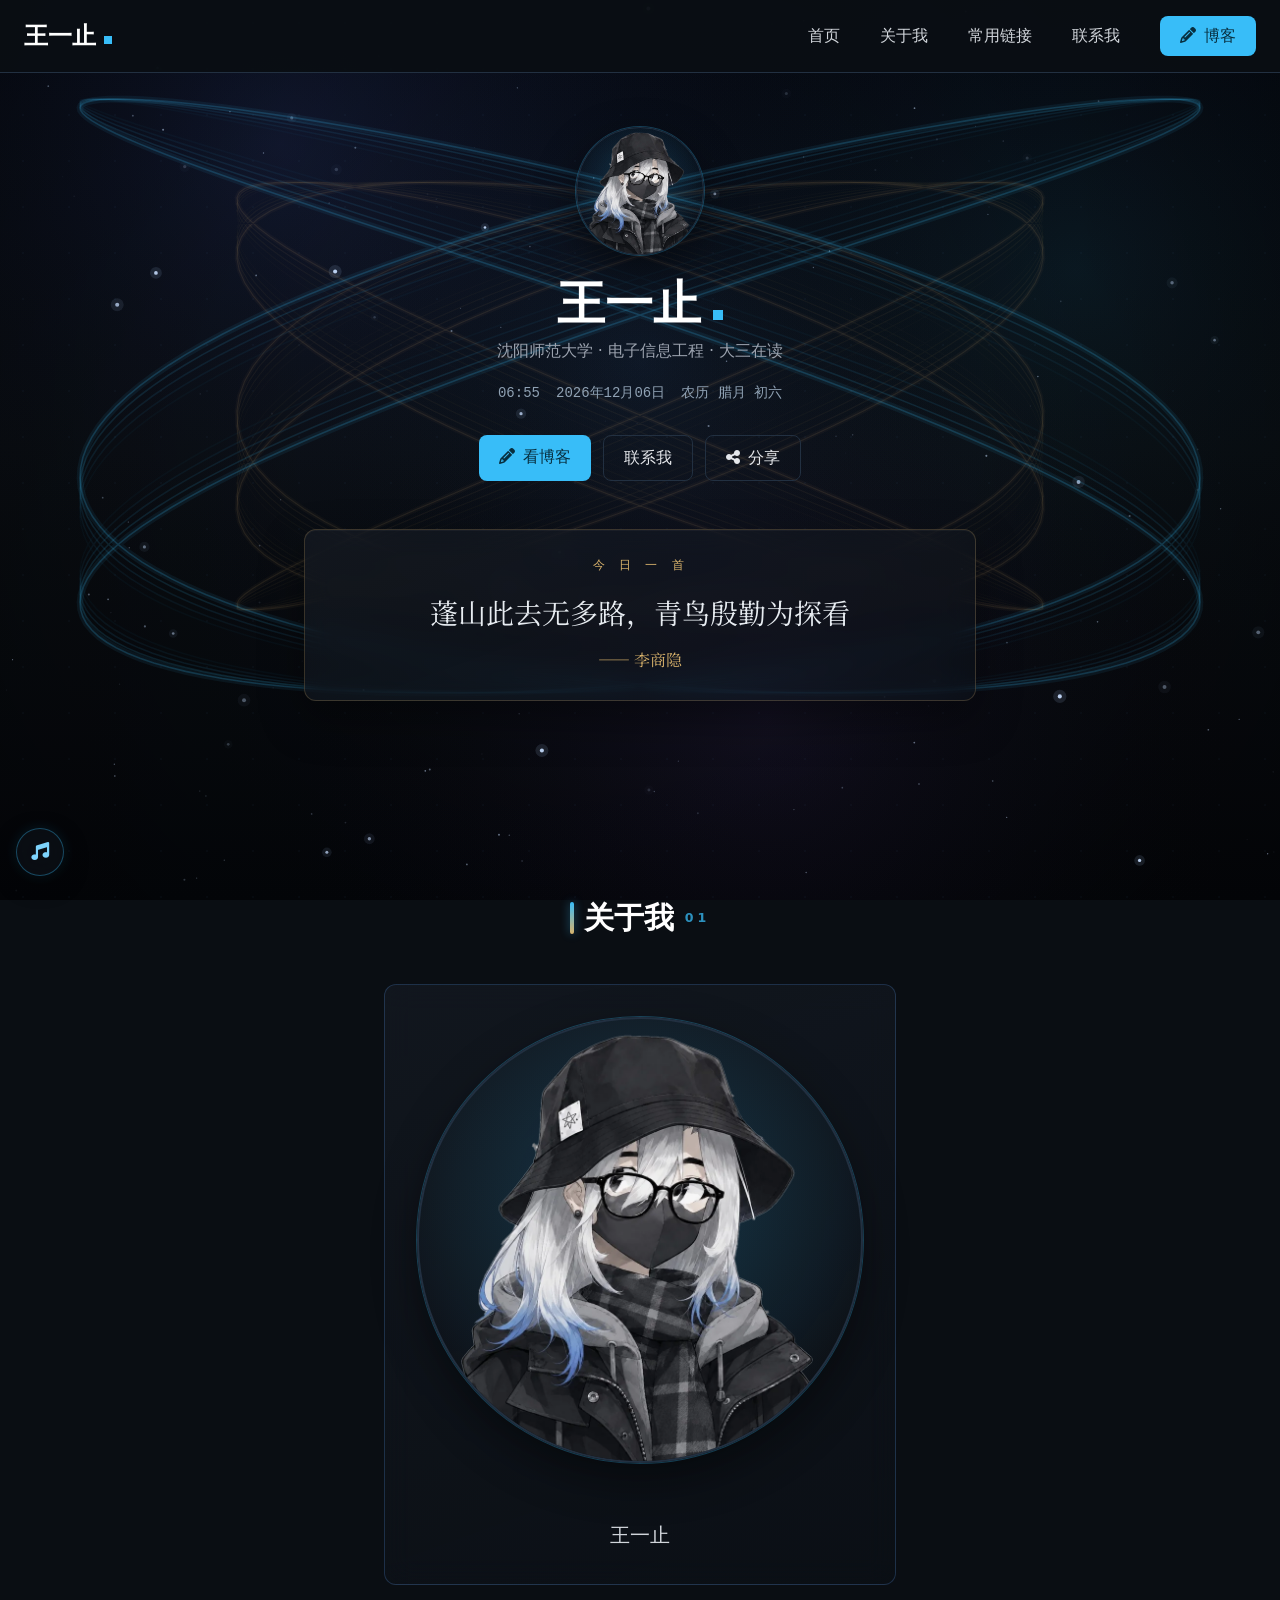
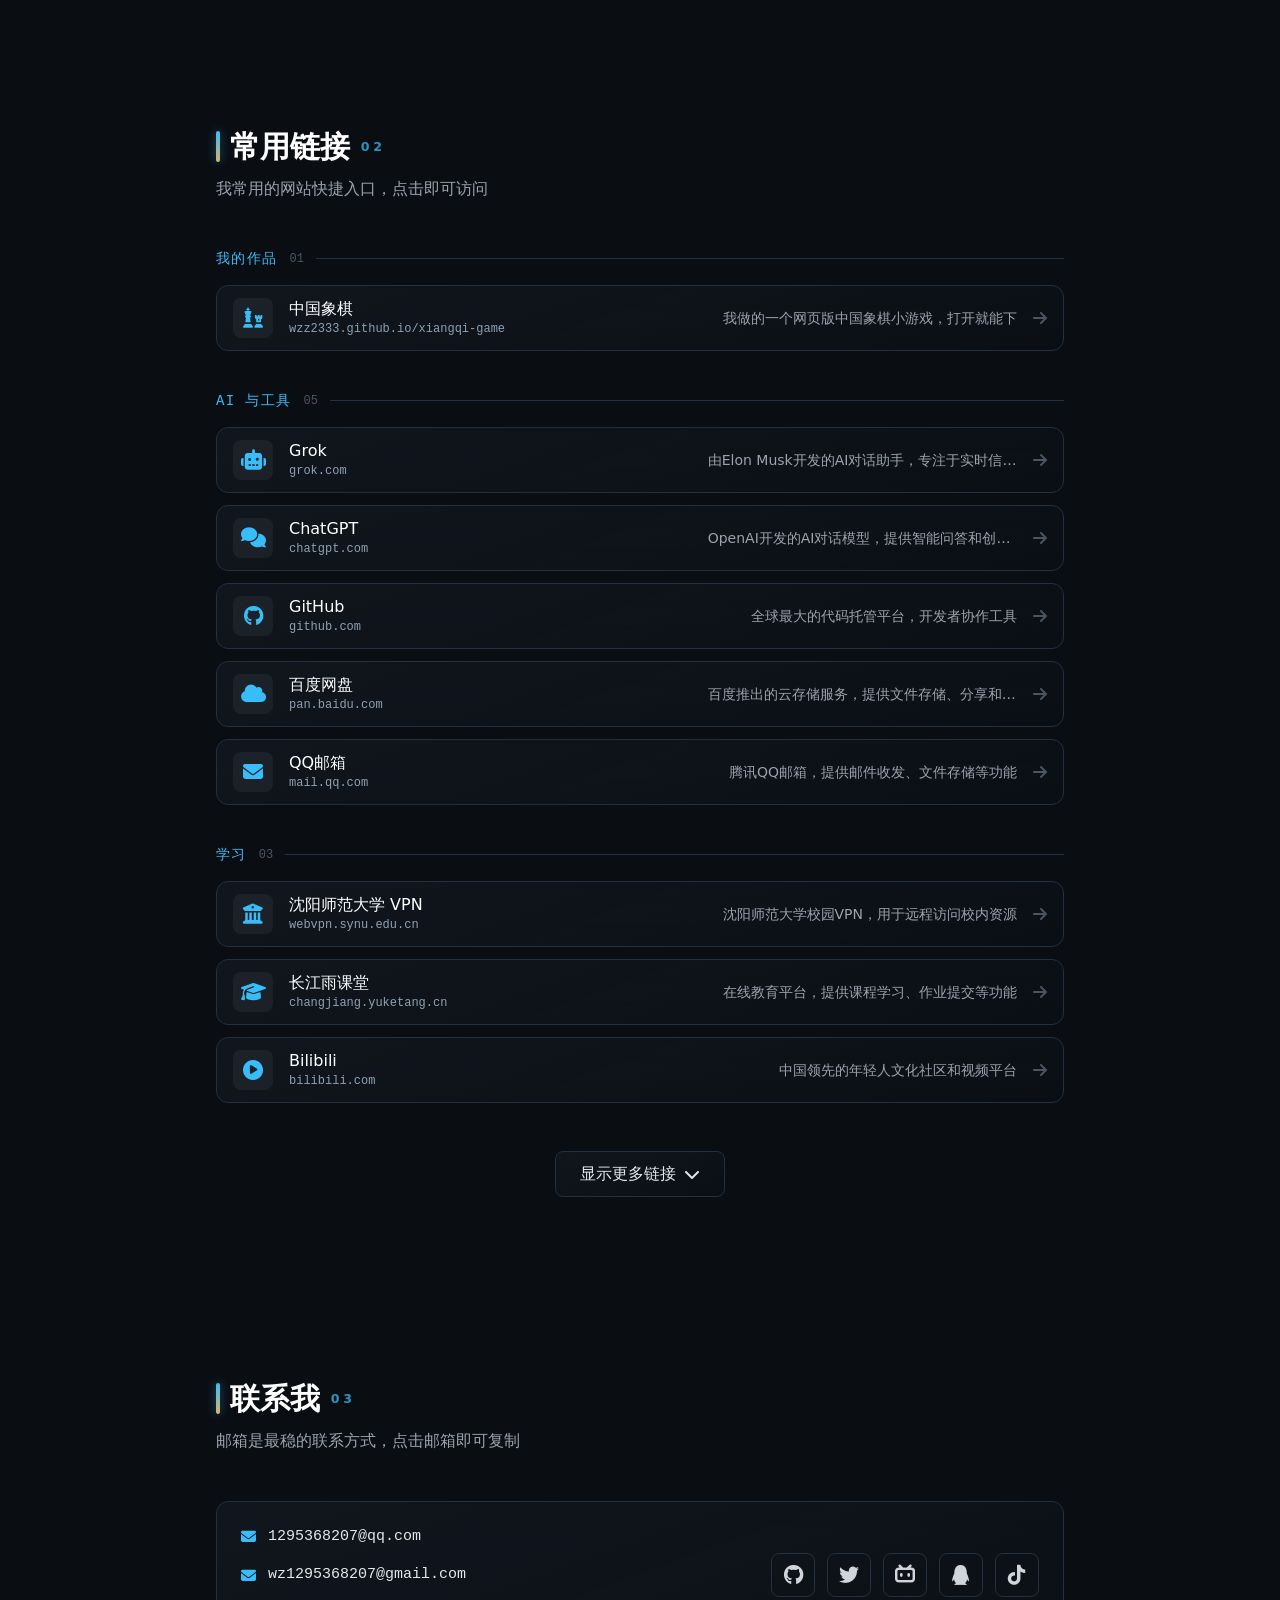
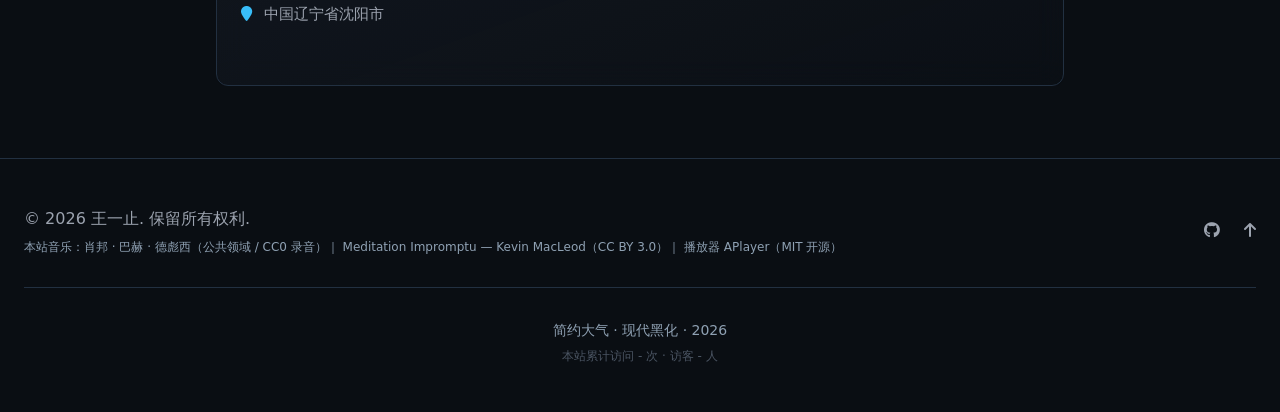
==== index.html @ 8ca557d1 "UI统一：全站玻璃卡+标题装饰+滚动淡入+回到顶部+分享按钮；新博文《这一晚，我的网站搬进了星空里》" ====
<!DOCTYPE html>
<html lang="zh-CN">
<head>
    <meta charset="UTF-8">
    <meta name="description" content="一个基于 GitHub Pages 部署的现代、美观、响应式静态网站">
    <meta name="keywords" content="GitHub Pages, 静态网站, 响应式设计, Tailwind CSS">
    <meta name="viewport" content="width=device-width, initial-scale=1.0">
    <meta name="theme-color" content="#0A0E13">
    <title>王一止 | 个人网站</title>
    <meta property="og:type" content="website">
    <meta property="og:title" content="王一止 | 个人网站">
    <meta property="og:description" content="沈阳师范大学电子信息工程专业大三在读，记录荣誉、博客与日常。">
    <meta property="og:url" content="https://synuwz.online/">
    <meta property="og:image" content="https://synuwz.online/sources/head.webp?v=20261123">
    <meta name="twitter:card" content="summary">
    <link rel="icon" href="favicon.svg" type="image/svg+xml">
    <link rel="stylesheet" href="css/tailwind.css?v=20261114">
    <link rel="stylesheet" href="https://cdnjs.cloudflare.com/ajax/libs/font-awesome/6.4.0/css/all.min.css">
    <link rel="stylesheet" href="https://fonts.googleapis.com/css2?family=Noto+Serif+SC:wght@500;700&display=swap">
    <link rel="stylesheet" href="css/style.css?v=20261123ui">
    <link rel="stylesheet" href="sources/player/APlayer.min.css">
    <link rel="alternate" type="application/rss+xml" title="王一止的博客 RSS" href="feed.xml">
</head>
<body class="dark-space-bg text-gray-100">
    <canvas id="lissajous-bg" aria-hidden="true"></canvas>
    <!-- 导航栏 -->
    <header class="fixed top-0 left-0 right-0 bg-[#0A0E13]/95 z-50 transition-all duration-300 border-b border-[#223041] py-4">
        <div class="container mx-auto px-6 flex justify-between items-center">
            <a href="#" class="text-2xl font-bold text-white">王一止<span class="inline-block w-2 h-2 bg-[#38BDF8] ml-2"></span></a>
            
            <!-- 桌面端导航 -->
            <nav class="hidden md:flex items-center space-x-10">
                <a href="#home" class="text-gray-300 hover:text-white transition-colors duration-300">首页</a>
                <a href="#about" class="text-gray-300 hover:text-white transition-colors duration-300">关于我</a>
                <a href="#social" class="text-gray-300 hover:text-white transition-colors duration-300">常用链接</a>
                <a href="#contact" class="text-gray-300 hover:text-white transition-colors duration-300">联系我</a>
                <a href="blog.html" class="px-5 py-2 bg-[#38BDF8] rounded-lg text-[#082F3F] font-medium hover:bg-[#5ECBF8] transition-colors">
                    <i class="fa fa-pencil mr-2" aria-hidden="true"></i>博客
                </a>
            </nav>
            
            <!-- 移动端菜单按钮 -->
            <button id="mobile-menu-button" class="md:hidden p-2 rounded-full hover:bg-zinc-800 transition-colors">
                <i class="fa fa-bars text-gray-300" aria-hidden="true"></i>
            </button>
        </div>
        
        <!-- 移动端导航菜单 -->
        <div id="mobile-menu" class="md:hidden hidden bg-[#0A0E13] border-b border-[#223041]">
            <div class="container mx-auto px-6 py-4 flex flex-col space-y-4">
                <a href="#home" class="text-gray-300 hover:text-white transition-colors duration-300 py-2">首页</a>
                <a href="#about" class="text-gray-300 hover:text-white transition-colors duration-300 py-2">关于我</a>
                <a href="#social" class="text-gray-300 hover:text-white transition-colors duration-300 py-2">常用链接</a>
                <a href="#contact" class="text-gray-300 hover:text-white transition-colors duration-300 py-2">联系我</a>
                <a href="blog.html" class="py-2 px-4 bg-[#38BDF8] rounded-lg text-[#082F3F] font-medium text-center">
                    <i class="fa fa-pencil mr-2" aria-hidden="true"></i>博客
                </a>
            </div>
        </div>
    </header>

    <!-- Hero 区 -->
    <section id="home" class="min-h-[92vh] flex items-center justify-center relative py-24">
        <div class="container mx-auto px-6 text-center max-w-3xl">
            <img src="./sources/head.webp?v=20261123" alt="个人头像" class="avatar-glow w-32 h-32 rounded-full object-cover mx-auto mb-6 border border-[#223041]">
            <h1 class="text-4xl md:text-5xl font-bold text-white mb-3 leading-tight">王一止<span class="inline-block w-2.5 h-2.5 bg-[#38BDF8] ml-3"></span></h1>
            <p class="text-gray-400 mb-5">沈阳师范大学 · 电子信息工程 · 大三在读</p>
            <!-- 时间显示 -->
            <div id="time-display" class="font-mono text-sm text-gray-500 mb-8 flex flex-wrap justify-center gap-x-4 gap-y-1">
                <span id="time"></span>
                <span id="date"></span>
                <span id="lunar"></span>
            </div>
            <div class="flex flex-wrap justify-center gap-3 mb-12">
                <a href="blog.html" class="px-5 py-2.5 bg-[#38BDF8] rounded-lg text-[#082F3F] font-medium hover:bg-[#5ECBF8] transition-colors">
                    <i class="fa fa-pencil mr-2" aria-hidden="true"></i>看博客
                </a>
                <a href="#contact" class="px-5 py-2.5 border border-[#223041] rounded-lg text-gray-200 hover:border-[#38BDF8]/70 transition-colors">联系我</a>
                <button id="share-btn" type="button" class="px-5 py-2.5 border border-[#223041] rounded-lg text-gray-200 hover:border-[#38BDF8]/70 transition-colors"><i class="fa fa-share-nodes mr-2" aria-hidden="true"></i>分享</button>
            </div>
            <!-- 中国古典诗词随机显示 -->
            <div id="poetry-container" class="max-w-2xl mx-auto cursor-pointer glass-card border border-[#223041] rounded-xl px-6 py-7" title="点按换一首">
                <p class="text-xs font-mono tracking-[0.3em] text-[#D9B36C] mb-4">今 日 一 首</p>
                <div id="poetry-text" class="transition-all duration-500 ease-out poem-serif">
                    <div class="text-2xl md:text-[28px] leading-relaxed text-center mb-3 text-[#E7ECF1]">长风破浪会有时，直挂云帆济沧海</div>
                    <div class="text-base text-center text-[#D9B36C]">—— 李白</div>
                </div>
            </div>

            <script>
                // 中国古典诗词数组
                const poetryList = [
                    { text: "长风破浪会有时，直挂云帆济沧海", author: "李白" },
                    { text: "人生得意须尽欢，莫使金樽空对月", author: "李白" },
                    { text: "天生我材必有用，千金散尽还复来", author: "李白" },
                    { text: "黄河之水天上来，奔流到海不复回", author: "李白" },
                    { text: "两岸猿声啼不住，轻舟已过万重山", author: "李白" },
                    { text: "举头望明月，低头思故乡", author: "李白" },
                    { text: "桃花潭水深千尺，不及汪伦送我情", author: "李白" },
                    { text: "孤帆远影碧空尽，唯见长江天际流", author: "李白" },
                    { text: "床前明月光，疑是地上霜", author: "李白" },
                    { text: "朝辞白帝彩云间，千里江陵一日还", author: "李白" },
                    { text: "白发三千丈，缘愁似个长", author: "李白" },
                    { text: "飞流直下三千尺，疑是银河落九天", author: "李白" },
                    { text: "云想衣裳花想容，春风拂槛露华浓", author: "李白" },
                    { text: "抽刀断水水更流，举杯消愁愁更愁", author: "李白" },
                    { text: "大鹏一日同风起，扶摇直上九万里", author: "李白" },
                    { text: "安得广厦千万间，大庇天下寒士俱欢颜", author: "杜甫" },
                    { text: "会当凌绝顶，一览众山小", author: "杜甫" },
                    { text: "无边落木萧萧下，不尽长江滚滚来", author: "杜甫" },
                    { text: "随风潜入夜，润物细无声", author: "杜甫" },
                    { text: "两个黄鹂鸣翠柳，一行白鹭上青天", author: "杜甫" },
                    { text: "国破山河在，城春草木深", author: "杜甫" },
                    { text: "烽火连三月，家书抵万金", author: "杜甫" },
                    { text: "迟日江山丽，春风花草香", author: "杜甫" },
                    { text: "泥融飞燕子，沙暖睡鸳鸯", author: "杜甫" },
                    { text: "黄四娘家花满蹊，千朵万朵压枝低", author: "杜甫" },
                    { text: "留连戏蝶时时舞，自在娇莺恰恰啼", author: "杜甫" },
                    { text: "白日依山尽，黄河入海流", author: "王之涣" },
                    { text: "欲穷千里目，更上一层楼", author: "王之涣" },
                    { text: "羌笛何须怨杨柳，春风不度玉门关", author: "王之涣" },
                    { text: "春眠不觉晓，处处闻啼鸟", author: "孟浩然" },
                    { text: "夜来风雨声，花落知多少", author: "孟浩然" },
                    { text: "故人具鸡黍，邀我至田家", author: "孟浩然" },
                    { text: "绿树村边合，青山郭外斜", author: "孟浩然" },
                    { text: "野旷天低树，江清月近人", author: "孟浩然" },
                    { text: "独在异乡为异客，每逢佳节倍思亲", author: "王维" },
                    { text: "遥知兄弟登高处，遍插茱萸少一人", author: "王维" },
                    { text: "大漠孤烟直，长河落日圆", author: "王维" },
                    { text: "明月松间照，清泉石上流", author: "王维" },
                    { text: "竹喧归浣女，莲动下渔舟", author: "王维" },
                    { text: "人闲桂花落，夜静春山空", author: "王维" },
                    { text: "月出惊山鸟，时鸣春涧中", author: "王维" },
                    { text: "红豆生南国，春来发几枝", author: "王维" },
                    { text: "愿君多采撷，此物最相思", author: "王维" },
                    { text: "西塞山前白鹭飞，桃花流水鳜鱼肥", author: "张志和" },
                    { text: "青箬笠，绿蓑衣，斜风细雨不须归", author: "张志和" },
                    { text: "千山鸟飞绝，万径人踪灭", author: "柳宗元" },
                    { text: "孤舟蓑笠翁，独钓寒江雪", author: "柳宗元" },
                    { text: "远上寒山石径斜，白云生处有人家", author: "杜牧" },
                    { text: "停车坐爱枫林晚，霜叶红于二月花", author: "杜牧" },
                    { text: "清明时节雨纷纷，路上行人欲断魂", author: "杜牧" },
                    { text: "借问酒家何处有，牧童遥指杏花村", author: "杜牧" },
                    { text: "银烛秋光冷画屏，轻罗小扇扑流萤", author: "杜牧" },
                    { text: "天阶夜色凉如水，卧看牵牛织女星", author: "杜牧" },
                    { text: "商女不知亡国恨，隔江犹唱后庭花", author: "杜牧" },
                    { text: "相见时难别亦难，东风无力百花残", author: "李商隐" },
                    { text: "春蚕到死丝方尽，蜡炬成灰泪始干", author: "李商隐" },
                    { text: "晓镜但愁云鬓改，夜吟应觉月光寒", author: "李商隐" },
                    { text: "蓬山此去无多路，青鸟殷勤为探看", author: "李商隐" },
                    { text: "锦瑟无端五十弦，一弦一柱思华年", author: "李商隐" },
                    { text: "庄生晓梦迷蝴蝶，望帝春心托杜鹃", author: "李商隐" },
                    { text: "沧海月明珠有泪，蓝田日暖玉生烟", author: "李商隐" },
                    { text: "此情可待成追忆，只是当时已惘然", author: "李商隐" },
                    { text: "昨夜星辰昨夜风，画楼西畔桂堂东", author: "李商隐" },
                    { text: "身无彩凤双飞翼，心有灵犀一点通", author: "李商隐" },
                    { text: "春潮带雨晚来急，野渡无人舟自横", author: "韦应物" },
                    { text: "独怜幽草涧边生，上有黄鹂深树鸣", author: "韦应物" },
                    { text: "天街小雨润如酥，草色遥看近却无", author: "韩愈" },
                    { text: "最是一年春好处，绝胜烟柳满皇都", author: "韩愈" },
                    { text: "随风潜入夜，润物细无声", author: "杜甫" },
                    { text: "两个黄鹂鸣翠柳，一行白鹭上青天", author: "杜甫" },
                    { text: "山重水复疑无路，柳暗花明又一村", author: "陆游" },
                    { text: "纸上得来终觉浅，绝知此事要躬行", author: "陆游" },
                    { text: "僵卧孤村不自哀，尚思为国戍轮台", author: "陆游" },
                    { text: "夜阑卧听风吹雨，铁马冰河入梦来", author: "陆游" },
                    { text: "死去元知万事空，但悲不见九州同", author: "陆游" },
                    { text: "王师北定中原日，家祭无忘告乃翁", author: "陆游" },
                    { text: "红酥手，黄縢酒，满城春色宫墙柳", author: "陆游" },
                    { text: "东风恶，欢情薄，一怀愁绪，几年离索", author: "陆游" },
                    { text: "春如旧，人空瘦，泪痕红浥鲛绡透", author: "陆游" },
                    { text: "桃花落，闲池阁，山盟虽在，锦书难托", author: "陆游" },
                    { text: "无可奈何花落去，似曾相识燕归来", author: "晏殊" },
                    { text: "昨夜西风凋碧树，独上高楼，望尽天涯路", author: "晏殊" },
                    { text: "衣带渐宽终不悔，为伊消得人憔悴", author: "柳永" },
                    { text: "众里寻他千百度，蓦然回首，那人却在，灯火阑珊处", author: "辛弃疾" },
                    { text: "醉里挑灯看剑，梦回吹角连营", author: "辛弃疾" },
                    { text: "八百里分麾下炙，五十弦翻塞外声", author: "辛弃疾" },
                    { text: "了却君王天下事，赢得生前身后名", author: "辛弃疾" },
                    { text: "大江东去，浪淘尽，千古风流人物", author: "苏轼" },
                    { text: "故垒西边，人道是，三国周郎赤壁", author: "苏轼" },
                    { text: "乱石穿空，惊涛拍岸，卷起千堆雪", author: "苏轼" },
                    { text: "江山如画，一时多少豪杰", author: "苏轼" },
                    { text: "十年生死两茫茫，不思量，自难忘", author: "苏轼" },
                    { text: "千里孤坟，无处话凄凉", author: "苏轼" },
                    { text: "相顾无言，惟有泪千行", author: "苏轼" },
                    { text: "料得年年肠断处，明月夜，短松冈", author: "苏轼" },
                    { text: "人有悲欢离合，月有阴晴圆缺，此事古难全", author: "苏轼" },
                    { text: "但愿人长久，千里共婵娟", author: "苏轼" },
                    { text: "莫听穿林打叶声，何妨吟啸且徐行", author: "苏轼" },
                    { text: "竹杖芒鞋轻胜马，谁怕？一蓑烟雨任平生", author: "苏轼" },
                    { text: "回首向来萧瑟处，归去，也无风雨也无晴", author: "苏轼" },
                    { text: "拣尽寒枝不肯栖，寂寞沙洲冷", author: "苏轼" }
                ];
                
                let poetryInterval;
                
                // 今日一首：按本地日期定下今天的首发诗，同一天谁打开都是这一首
                function dailyPoetryIndex() {
                    const now = new Date();
                    const dayNum = Math.floor(Date.UTC(now.getFullYear(), now.getMonth(), now.getDate()) / 86400000);
                    return (Math.imul(dayNum, 2654435761) >>> 0) % poetryList.length;
                }
                let currentIndex = dailyPoetryIndex();
                
                function getRandomPoetry() {
                    let newIndex;
                    do {
                        newIndex = Math.floor(Math.random() * poetryList.length);
                    } while (newIndex === currentIndex);
                    currentIndex = newIndex;
                    return poetryList[newIndex];
                }
                
                function updatePoetry() {
                    const poetryElement = document.getElementById('poetry-text');
                    
                    // 淡出动画
                    poetryElement.style.opacity = '0';
                    poetryElement.style.transform = 'translateY(-10px)';
                    
                    setTimeout(() => {
                        const poetry = getRandomPoetry();
                        
                        // 生成诗句（纯色衬线整句呈现，不再逐字渐变）
                        const poemHtml = `<div class="text-2xl md:text-[28px] leading-relaxed text-center mb-3 text-[#E7ECF1]">${poetry.text}</div>`;
                        const authorHtml = `<div class="text-base text-center text-[#D9B36C]">—— ${poetry.author}</div>`;
                        const fullHtml = poemHtml + authorHtml;
                        poetryElement.innerHTML = fullHtml;
                                                
                        // 淡入动画
                        poetryElement.style.opacity = '1';
                        poetryElement.style.transform = 'translateY(0)';
                    }, 400);
                }
                
                function startPoetryCycle() {
                    poetryInterval = setInterval(updatePoetry, 6000);
                }
                
                function stopPoetryCycle() {
                    clearInterval(poetryInterval);
                }
                
                // 初始启动：先立刻渲染今日一首，再开始轮播
                (function renderDailyPoetry() {
                    const poetry = poetryList[currentIndex];
                    document.getElementById('poetry-text').innerHTML = `<div class="text-2xl md:text-[28px] leading-relaxed text-center mb-3 text-[#E7ECF1]">${poetry.text}</div><div class="text-base text-center text-[#D9B36C]">—— ${poetry.author}</div>`;
                })();
                const reduceMotion = window.matchMedia('(prefers-reduced-motion: reduce)').matches;
                if (!reduceMotion) startPoetryCycle();
                
                // 鼠标悬停暂停
                document.getElementById('poetry-container').addEventListener('mouseenter', stopPoetryCycle);
                document.getElementById('poetry-container').addEventListener('mouseleave', function() { if (!reduceMotion) startPoetryCycle(); });
                
                // 点击切换
                document.getElementById('poetry-container').addEventListener('click', updatePoetry);
            </script>
        </div>
    </section>

    <!-- 关于我 / 项目介绍区 -->
    <section id="about" class="reveal py-[72px]">
        <div class="container mx-auto px-6">
            <h2 class="text-3xl font-bold text-center mb-12 text-white sec-title sec-center" data-num="01">关于我</h2>
            
            <!-- 初始状态：居中的主卡片 -->
            <div id="about-initial" class="flex justify-center transition-all duration-700 ease-out">
                <div class="glass-card border border-[#223041] rounded-xl p-8 transition-all duration-700 transform cursor-pointer max-w-lg w-full glass-card" id="main-card" onclick="toggleAboutSection();">
                    <div class="flex flex-col items-center mb-8">
                        <img src="./sources/head.webp?v=20261123" alt="个人头像" class="avatar-glow w-52 h-52 rounded-full object-cover mb-6 border-2 border-[#223041]">
                    </div>
                    <p class="text-xl text-gray-300 text-center leading-relaxed">
                        王一止
                    </p>
                </div>
            </div>
            
            <!-- 点击后状态：主卡片左移 + 子卡片 -->
            <div id="about-expanded" class="flex flex-col md:flex-row gap-8 hidden transition-all duration-700 ease-out">
                <!-- 主卡片 -->
                <div class="glass-card border border-[#223041] rounded-xl p-8 transition-all duration-700 transform cursor-pointer max-w-lg w-full md:w-1/2 glass-card" onclick="toggleAboutSection();">
                    <div class="flex flex-col items-center mb-8">
                        <img src="./sources/head.webp?v=20261123" alt="个人头像" class="avatar-glow w-52 h-52 rounded-full object-cover mb-6 border-2 border-[#223041]">
                    </div>
                    <p class="text-xl text-gray-300 text-center leading-relaxed">
                        王一止
                    </p>
                </div>
                
                <!-- 子卡片容器 -->
                <div class="md:w-1/2 space-y-6">
                    <!-- 子卡片 1 -->
                    <div class="glass-card border border-[#223041] rounded-xl p-8 transition-all duration-300 transform cursor-pointer" onclick="document.getElementById('modal-1').classList.remove('hidden'); document.body.style.overflow = 'hidden';">
                        <h3 class="text-xl font-semibold mb-4 text-white">关于沈阳师范大学</h3>
                        <p class="text-gray-400">点击了解更多关于我的母校</p>
                    </div>
                    
                    <!-- 子卡片 2 -->
                    <div class="glass-card border border-[#223041] rounded-xl p-8 transition-all duration-300 transform cursor-pointer" onclick="document.getElementById('modal-2').classList.remove('hidden'); document.body.style.overflow = 'hidden';">
                        <h3 class="text-xl font-semibold mb-4 text-white">关于辽宁沈阳</h3>
                        <p class="text-gray-400">点击了解更多关于我所在的城市</p>
                    </div>
                    
                    <!-- 子卡片 3 -->
                    <div class="glass-card border border-[#223041] rounded-xl p-8 transition-all duration-300 transform cursor-pointer" onclick="document.getElementById('modal-3').classList.remove('hidden'); document.body.style.overflow = 'hidden';">
                        <h3 class="text-xl font-semibold mb-4 text-white">关于山东宁阳</h3>
                        <p class="text-gray-400">点击了解更多关于我的家乡</p>
                    </div>
                    
                    <!-- 子卡片 4：我的荣誉 -->
                    <div class="glass-card border border-[#223041] rounded-xl p-8 transition-all duration-300 transform cursor-pointer" onclick="openHonorsModal()">
                        <h3 class="text-xl font-semibold mb-4 text-white">我的荣誉</h3>
                        <p class="text-gray-400">点击查看我的荣誉奖项</p>
                    </div>
                </div>
            </div>
        </div>
    </section>
    
    <!-- 模态框 -->
    <div id="modal-1" class="fixed inset-0 bg-black/80 flex items-center justify-center z-50 hidden" onclick="if (event.target === this) { this.classList.add('hidden'); document.body.style.overflow = ''; }">
        <div class="glass-card border border-[#223041] rounded-xl p-8 max-w-4xl w-full mx-4 max-h-[90vh] overflow-y-auto">
            <div class="flex justify-between items-start mb-6">
                <h3 class="text-2xl font-bold text-white">关于沈阳师范大学</h3>
                <button class="close-modal text-gray-400 hover:text-white text-2xl" onclick="this.closest('[id^=modal-]').classList.add('hidden'); document.body.style.overflow = '';">×</button>
            </div>
            <div class="grid grid-cols-1 md:grid-cols-2 gap-8">
                <div>
                    <img loading="lazy" decoding="async" src="./sources/text/SYNU/SYNU.jpg" alt="沈阳师范大学" class="rounded-xl w-full h-auto">
                </div>
                <div class="space-y-4">
                    <p class="text-gray-300">沈阳师范大学是辽宁省人民政府与教育部共建的一所综合性大学，位于辽宁省沈阳市。学校创建于1951年，是一所历史悠久、学科门类齐全的高等学府。</p>
                    <p class="text-gray-300">学校占地面积1890亩，建筑面积80余万平方米，校园环境优美，教学设施先进。学校设有26个二级学院，开设76个本科专业，涵盖教育学、文学、理学、工学、法学、管理学、艺术学等多个学科门类。</p>
                    <p class="text-gray-300">沈阳师范大学注重人才培养质量，拥有一支高水平的师资队伍，其中包括国家级教学名师、长江学者、国家杰出青年科学基金获得者等高层次人才。学校坚持“厚德博学、求真创新”的校训，培养了大批优秀人才，为国家和地方经济社会发展做出了重要贡献。</p>
                </div>
            </div>
        </div>
    </div>
    
    <div id="modal-2" class="fixed inset-0 bg-black/80 flex items-center justify-center z-50 hidden" onclick="if (event.target === this) { this.classList.add('hidden'); document.body.style.overflow = ''; }">
        <div class="glass-card border border-[#223041] rounded-xl p-8 max-w-4xl w-full mx-4 max-h-[90vh] overflow-y-auto">
            <div class="flex justify-between items-start mb-6">
                <h3 class="text-2xl font-bold text-white">关于辽宁沈阳</h3>
                <button class="close-modal text-gray-400 hover:text-white text-2xl" onclick="this.closest('[id^=modal-]').classList.add('hidden'); document.body.style.overflow = '';">×</button>
            </div>
            <div class="grid grid-cols-1 md:grid-cols-2 gap-8">
                <div>
                    <img loading="lazy" decoding="async" src="./sources/text/LiaoNingShenYang/SY.jpeg" alt="辽宁沈阳" class="rounded-xl w-full h-auto">
                </div>
                <div class="space-y-4">
                    <p class="text-gray-300">沈阳是辽宁省省会，是中国东北地区的经济、文化、交通和商贸中心，也是中国重要的工业基地和历史文化名城。沈阳位于辽河平原中部，地势平坦，气候四季分明。</p>
                    <p class="text-gray-300">沈阳历史悠久，有着2300多年的建城史，是清王朝的发祥地，素有“一朝发祥地，两代帝王都”之称。沈阳拥有众多历史文化遗迹，如沈阳故宫、北陵公园、东陵公园等，这些都是中国历史文化的重要组成部分。</p>
                    <p class="text-gray-300">沈阳是中国重要的工业基地，被誉为“共和国装备部”，拥有沈阳机床、沈阳飞机工业集团等一批知名企业。近年来，沈阳积极推进产业转型升级，发展新兴产业，城市面貌发生了巨大变化，成为东北地区最具活力的城市之一。</p>
                </div>
            </div>
        </div>
    </div>
    
    <div id="modal-3" class="fixed inset-0 bg-black/80 flex items-center justify-center z-50 hidden" onclick="if (event.target === this) { this.classList.add('hidden'); document.body.style.overflow = ''; }">
        <div class="glass-card border border-[#223041] rounded-xl p-8 max-w-4xl w-full mx-4 max-h-[90vh] overflow-y-auto">
            <div class="flex justify-between items-start mb-6">
                <h3 class="text-2xl font-bold text-white">关于山东宁阳</h3>
                <button class="close-modal text-gray-400 hover:text-white text-2xl" onclick="this.closest('[id^=modal-]').classList.add('hidden'); document.body.style.overflow = '';">×</button>
            </div>
            <div class="grid grid-cols-1 md:grid-cols-2 gap-8">
                <div>
                    <img loading="lazy" decoding="async" src="./sources/text/NingYang/Ningyang.jpg" alt="山东宁阳" class="rounded-xl w-full h-auto">
                </div>
                <div class="space-y-4">
                    <p class="text-gray-300">宁阳县位于山东省中部，泰安市南部，是泰安市下辖的一个县。宁阳县历史悠久，文化底蕴深厚，是中国古代文明的重要发祥地之一。</p>
                    <p class="text-gray-300">宁阳县地理位置优越，交通便利，京沪铁路、京台高速公路穿境而过。全县总面积1125平方公里，人口约80万。宁阳县是传统的农业大县，盛产小麦、玉米、棉花等农作物，同时也是山东省重要的蔬菜生产基地。</p>
                    <p class="text-gray-300">宁阳县文化资源丰富，拥有大汶口文化遗址、颜子庙等历史文化遗迹。近年来，宁阳县积极发展文化旅游产业，打造了一批具有地方特色的旅游景点，如神童山森林公园、彩山风景区等，吸引了众多游客前来观光旅游。</p>
                </div>
            </div>
        </div>
    </div>

    <!-- 常用链接区 -->
    <section id="social" class="reveal py-[72px]">
        <div class="container mx-auto px-6 max-w-4xl">
            <h2 class="text-3xl font-bold mb-3 text-white sec-title" data-num="02">常用链接</h2>
            <p class="text-gray-400 mb-12">
                我常用的网站快捷入口，点击即可访问
            </p>
                        <h3 class="flex items-center gap-3 mb-4">
                <span class="text-sm font-mono tracking-widest text-[#38BDF8]">我的作品</span>
                <span class="text-xs text-gray-600 font-mono">01</span>
                <span class="flex-1 h-px bg-[#223041]"></span>
            </h3>
            <div class="space-y-3 mb-10">
                <a href="https://wzz2333.github.io/xiangqi-game/" target="_blank" class="flex items-center gap-4 px-4 py-3 glass-card border border-[#223041] rounded-xl hover:border-[#38BDF8]/70 transition-colors group">
                    <span class="w-10 h-10 rounded-lg bg-white/5 flex items-center justify-center flex-shrink-0">
                        <i class="fa fa-chess text-xl text-[#38BDF8]" aria-hidden="true"></i>
                    </span>
                    <span class="flex-1 min-w-0">
                        <span class="block text-white font-medium leading-tight">中国象棋</span>
                        <span class="block text-gray-500 text-xs font-mono mt-0.5 truncate">wzz2333.github.io/xiangqi-game</span>
                    </span>
                    <span class="hidden md:block text-gray-400 text-sm truncate max-w-[38%]">我做的一个网页版中国象棋小游戏，打开就能下</span>
                    <i class="fa fa-arrow-right text-gray-600 group-hover:text-[#38BDF8] transition-colors flex-shrink-0" aria-hidden="true"></i>
                </a>
            </div>
<h3 class="flex items-center gap-3 mb-4">
                <span class="text-sm font-mono tracking-widest text-[#38BDF8]">AI 与工具</span>
                <span class="text-xs text-gray-600 font-mono">05</span>
                <span class="flex-1 h-px bg-[#223041]"></span>
            </h3>
            <div class="space-y-3 mb-10">
                <a href="https://grok.com/" target="_blank" class="flex items-center gap-4 px-4 py-3 glass-card border border-[#223041] rounded-xl hover:border-[#38BDF8]/70 transition-colors group">
                    <span class="w-10 h-10 rounded-lg bg-white/5 flex items-center justify-center flex-shrink-0">
                        <i class="fa fa-robot text-xl text-[#38BDF8]" aria-hidden="true"></i>
                    </span>
                    <span class="flex-1 min-w-0">
                        <span class="block text-white font-medium leading-tight">Grok</span>
                        <span class="block text-gray-500 text-xs font-mono mt-0.5 truncate">grok.com</span>
                    </span>
                    <span class="hidden md:block text-gray-400 text-sm truncate max-w-[38%]">由Elon Musk开发的AI对话助手，专注于实时信息和幽默回答</span>
                    <i class="fa fa-arrow-right text-gray-600 group-hover:text-[#38BDF8] transition-colors flex-shrink-0" aria-hidden="true"></i>
                </a>
                <a href="https://chatgpt.com/" target="_blank" class="flex items-center gap-4 px-4 py-3 glass-card border border-[#223041] rounded-xl hover:border-[#38BDF8]/70 transition-colors group">
                    <span class="w-10 h-10 rounded-lg bg-white/5 flex items-center justify-center flex-shrink-0">
                        <i class="fa fa-comments text-xl text-[#38BDF8]" aria-hidden="true"></i>
                    </span>
                    <span class="flex-1 min-w-0">
                        <span class="block text-white font-medium leading-tight">ChatGPT</span>
                        <span class="block text-gray-500 text-xs font-mono mt-0.5 truncate">chatgpt.com</span>
                    </span>
                    <span class="hidden md:block text-gray-400 text-sm truncate max-w-[38%]">OpenAI开发的AI对话模型，提供智能问答和创意生成服务</span>
                    <i class="fa fa-arrow-right text-gray-600 group-hover:text-[#38BDF8] transition-colors flex-shrink-0" aria-hidden="true"></i>
                </a>
                <a href="https://github.com/dashboard" target="_blank" class="flex items-center gap-4 px-4 py-3 glass-card border border-[#223041] rounded-xl hover:border-[#38BDF8]/70 transition-colors group">
                    <span class="w-10 h-10 rounded-lg bg-white/5 flex items-center justify-center flex-shrink-0">
                        <i class="fab fa-github text-xl text-[#38BDF8]" aria-hidden="true"></i>
                    </span>
                    <span class="flex-1 min-w-0">
                        <span class="block text-white font-medium leading-tight">GitHub</span>
                        <span class="block text-gray-500 text-xs font-mono mt-0.5 truncate">github.com</span>
                    </span>
                    <span class="hidden md:block text-gray-400 text-sm truncate max-w-[38%]">全球最大的代码托管平台，开发者协作工具</span>
                    <i class="fa fa-arrow-right text-gray-600 group-hover:text-[#38BDF8] transition-colors flex-shrink-0" aria-hidden="true"></i>
                </a>
                <a href="https://pan.baidu.com/disk/main?from=homeFlow&login_type=weixin#/index?category=all" target="_blank" class="flex items-center gap-4 px-4 py-3 glass-card border border-[#223041] rounded-xl hover:border-[#38BDF8]/70 transition-colors group">
                    <span class="w-10 h-10 rounded-lg bg-white/5 flex items-center justify-center flex-shrink-0">
                        <i class="fa fa-cloud text-xl text-[#38BDF8]" aria-hidden="true"></i>
                    </span>
                    <span class="flex-1 min-w-0">
                        <span class="block text-white font-medium leading-tight">百度网盘</span>
                        <span class="block text-gray-500 text-xs font-mono mt-0.5 truncate">pan.baidu.com</span>
                    </span>
                    <span class="hidden md:block text-gray-400 text-sm truncate max-w-[38%]">百度推出的云存储服务，提供文件存储、分享和下载功能</span>
                    <i class="fa fa-arrow-right text-gray-600 group-hover:text-[#38BDF8] transition-colors flex-shrink-0" aria-hidden="true"></i>
                </a>
                <a href="https://mail.qq.com/cgi-bin/frame_html?sid=h4h0VJSTZ1LPVht6&r=d89b0dde6405fd3a3b41a959e79b3460" target="_blank" class="flex items-center gap-4 px-4 py-3 glass-card border border-[#223041] rounded-xl hover:border-[#38BDF8]/70 transition-colors group">
                    <span class="w-10 h-10 rounded-lg bg-white/5 flex items-center justify-center flex-shrink-0">
                        <i class="fa fa-envelope text-xl text-[#38BDF8]" aria-hidden="true"></i>
                    </span>
                    <span class="flex-1 min-w-0">
                        <span class="block text-white font-medium leading-tight">QQ邮箱</span>
                        <span class="block text-gray-500 text-xs font-mono mt-0.5 truncate">mail.qq.com</span>
                    </span>
                    <span class="hidden md:block text-gray-400 text-sm truncate max-w-[38%]">腾讯QQ邮箱，提供邮件收发、文件存储等功能</span>
                    <i class="fa fa-arrow-right text-gray-600 group-hover:text-[#38BDF8] transition-colors flex-shrink-0" aria-hidden="true"></i>
                </a>
            </div>
            <h3 class="flex items-center gap-3 mb-4">
                <span class="text-sm font-mono tracking-widest text-[#38BDF8]">学习</span>
                <span class="text-xs text-gray-600 font-mono">03</span>
                <span class="flex-1 h-px bg-[#223041]"></span>
            </h3>
            <div class="space-y-3 mb-10">
                <a href="https://webvpn.synu.edu.cn/users/sign_in" target="_blank" class="flex items-center gap-4 px-4 py-3 glass-card border border-[#223041] rounded-xl hover:border-[#38BDF8]/70 transition-colors group">
                    <span class="w-10 h-10 rounded-lg bg-white/5 flex items-center justify-center flex-shrink-0">
                        <i class="fa fa-university text-xl text-[#38BDF8]" aria-hidden="true"></i>
                    </span>
                    <span class="flex-1 min-w-0">
                        <span class="block text-white font-medium leading-tight">沈阳师范大学 VPN</span>
                        <span class="block text-gray-500 text-xs font-mono mt-0.5 truncate">webvpn.synu.edu.cn</span>
                    </span>
                    <span class="hidden md:block text-gray-400 text-sm truncate max-w-[38%]">沈阳师范大学校园VPN，用于远程访问校内资源</span>
                    <i class="fa fa-arrow-right text-gray-600 group-hover:text-[#38BDF8] transition-colors flex-shrink-0" aria-hidden="true"></i>
                </a>
                <a href="https://changjiang.yuketang.cn/v2/web/index" target="_blank" class="flex items-center gap-4 px-4 py-3 glass-card border border-[#223041] rounded-xl hover:border-[#38BDF8]/70 transition-colors group">
                    <span class="w-10 h-10 rounded-lg bg-white/5 flex items-center justify-center flex-shrink-0">
                        <i class="fa fa-graduation-cap text-xl text-[#38BDF8]" aria-hidden="true"></i>
                    </span>
                    <span class="flex-1 min-w-0">
                        <span class="block text-white font-medium leading-tight">长江雨课堂</span>
                        <span class="block text-gray-500 text-xs font-mono mt-0.5 truncate">changjiang.yuketang.cn</span>
                    </span>
                    <span class="hidden md:block text-gray-400 text-sm truncate max-w-[38%]">在线教育平台，提供课程学习、作业提交等功能</span>
                    <i class="fa fa-arrow-right text-gray-600 group-hover:text-[#38BDF8] transition-colors flex-shrink-0" aria-hidden="true"></i>
                </a>
                <a href="https://bilibili.com" target="_blank" class="flex items-center gap-4 px-4 py-3 glass-card border border-[#223041] rounded-xl hover:border-[#38BDF8]/70 transition-colors group">
                    <span class="w-10 h-10 rounded-lg bg-white/5 flex items-center justify-center flex-shrink-0">
                        <i class="fa fa-play-circle text-xl text-[#38BDF8]" aria-hidden="true"></i>
                    </span>
                    <span class="flex-1 min-w-0">
                        <span class="block text-white font-medium leading-tight">Bilibili</span>
                        <span class="block text-gray-500 text-xs font-mono mt-0.5 truncate">bilibili.com</span>
                    </span>
                    <span class="hidden md:block text-gray-400 text-sm truncate max-w-[38%]">中国领先的年轻人文化社区和视频平台</span>
                    <i class="fa fa-arrow-right text-gray-600 group-hover:text-[#38BDF8] transition-colors flex-shrink-0" aria-hidden="true"></i>
                </a>
            </div>
            <!-- 展开按钮 -->
            <div class="flex justify-center pt-2 pb-10">
                <button id="toggle-more-links" class="px-6 py-2.5 glass-card border border-[#223041] rounded-lg hover:border-[#38BDF8]/70 transition-colors flex items-center gap-2 text-gray-200">
                    <span>显示更多链接</span>
                    <i class="fa fa-chevron-down transition-transform duration-300" id="toggle-icon"></i>
                </button>
            </div>

            <!-- 更多链接 -->
            <div id="more-links" class="hidden">
            <h3 class="flex items-center gap-3 mb-4">
                <span class="text-sm font-mono tracking-widest text-[#38BDF8]">日常</span>
                <span class="text-xs text-gray-600 font-mono">05</span>
                <span class="flex-1 h-px bg-[#223041]"></span>
            </h3>
            <div class="space-y-3">
                <a href="https://www.douyin.com/" target="_blank" class="flex items-center gap-4 px-4 py-3 glass-card border border-[#223041] rounded-xl hover:border-[#38BDF8]/70 transition-colors group">
                    <span class="w-10 h-10 rounded-lg bg-white/5 flex items-center justify-center flex-shrink-0">
                        <i class="fab fa-tiktok text-xl text-white" aria-hidden="true"></i>
                    </span>
                    <span class="flex-1 min-w-0">
                        <span class="block text-white font-medium leading-tight">抖音</span>
                        <span class="block text-gray-500 text-xs font-mono mt-0.5 truncate">douyin.com</span>
                    </span>
                    <span class="hidden md:block text-gray-400 text-sm truncate max-w-[38%]">中国最流行的短视频分享平台</span>
                    <i class="fa fa-arrow-right text-gray-600 group-hover:text-[#38BDF8] transition-colors flex-shrink-0" aria-hidden="true"></i>
                </a>
                <a href="https://www.google.com/intl/zh-cn/earth/index.html" target="_blank" class="flex items-center gap-4 px-4 py-3 glass-card border border-[#223041] rounded-xl hover:border-[#38BDF8]/70 transition-colors group">
                    <span class="w-10 h-10 rounded-lg bg-white/5 flex items-center justify-center flex-shrink-0">
                        <i class="fa fa-globe text-xl text-[#38BDF8]" aria-hidden="true"></i>
                    </span>
                    <span class="flex-1 min-w-0">
                        <span class="block text-white font-medium leading-tight">Google 地球</span>
                        <span class="block text-gray-500 text-xs font-mono mt-0.5 truncate">google.com/earth</span>
                    </span>
                    <span class="hidden md:block text-gray-400 text-sm truncate max-w-[38%]">世界上最详尽的地球仪，通过卫星图像、3D 建筑与地形图像探索全球</span>
                    <i class="fa fa-arrow-right text-gray-600 group-hover:text-[#38BDF8] transition-colors flex-shrink-0" aria-hidden="true"></i>
                </a>
                <a href="https://wallhaven.cc/" target="_blank" class="flex items-center gap-4 px-4 py-3 glass-card border border-[#223041] rounded-xl hover:border-[#38BDF8]/70 transition-colors group">
                    <span class="w-10 h-10 rounded-lg bg-white/5 flex items-center justify-center flex-shrink-0">
                        <i class="fa fa-image text-xl text-[#38BDF8]" aria-hidden="true"></i>
                    </span>
                    <span class="flex-1 min-w-0">
                        <span class="block text-white font-medium leading-tight">Wallhaven</span>
                        <span class="block text-gray-500 text-xs font-mono mt-0.5 truncate">wallhaven.cc</span>
                    </span>
                    <span class="hidden md:block text-gray-400 text-sm truncate max-w-[38%]">高质量壁纸分享网站，拥有大量精美壁纸资源</span>
                    <i class="fa fa-arrow-right text-gray-600 group-hover:text-[#38BDF8] transition-colors flex-shrink-0" aria-hidden="true"></i>
                </a>
                <a href="https://www.gamer520.com/" target="_blank" class="flex items-center gap-4 px-4 py-3 glass-card border border-[#223041] rounded-xl hover:border-[#38BDF8]/70 transition-colors group">
                    <span class="w-10 h-10 rounded-lg bg-white/5 flex items-center justify-center flex-shrink-0">
                        <i class="fa fa-gamepad text-xl text-[#38BDF8]" aria-hidden="true"></i>
                    </span>
                    <span class="flex-1 min-w-0">
                        <span class="block text-white font-medium leading-tight">Gamer520</span>
                        <span class="block text-gray-500 text-xs font-mono mt-0.5 truncate">gamer520.com</span>
                    </span>
                    <span class="hidden md:block text-gray-400 text-sm truncate max-w-[38%]">游戏资讯网站，提供游戏下载、攻略和最新游戏动态</span>
                    <i class="fa fa-arrow-right text-gray-600 group-hover:text-[#38BDF8] transition-colors flex-shrink-0" aria-hidden="true"></i>
                </a>
                <a href="https://www.mcmod.cn/" target="_blank" class="flex items-center gap-4 px-4 py-3 glass-card border border-[#223041] rounded-xl hover:border-[#38BDF8]/70 transition-colors group">
                    <span class="w-10 h-10 rounded-lg bg-white/5 flex items-center justify-center flex-shrink-0">
                        <i class="fa fa-cube text-xl text-[#38BDF8]" aria-hidden="true"></i>
                    </span>
                    <span class="flex-1 min-w-0">
                        <span class="block text-white font-medium leading-tight">MC百科</span>
                        <span class="block text-gray-500 text-xs font-mono mt-0.5 truncate">mcmod.cn</span>
                    </span>
                    <span class="hidden md:block text-gray-400 text-sm truncate max-w-[38%]">最大的Minecraft中文MOD百科，提供游戏模组信息和教程</span>
                    <i class="fa fa-arrow-right text-gray-600 group-hover:text-[#38BDF8] transition-colors flex-shrink-0" aria-hidden="true"></i>
                </a>
            </div>
            </div>
        </div>

    </section>
    
    <script>
        // 展开/收起更多链接
        document.getElementById('toggle-more-links').addEventListener('click', function() {
            const moreLinks = document.getElementById('more-links');
            const toggleIcon = document.getElementById('toggle-icon');
            const toggleText = this.querySelector('span');
            
            if (moreLinks.classList.contains('hidden')) {
                moreLinks.classList.remove('hidden');
                toggleIcon.classList.add('rotate-180');
                toggleText.textContent = '收起更多链接';
            } else {
                moreLinks.classList.add('hidden');
                toggleIcon.classList.remove('rotate-180');
                toggleText.textContent = '显示更多链接';
            }
        });
    </script>

    <!-- 联系方式区 -->
    <section id="contact" class="reveal py-[72px]">
        <div class="container mx-auto px-6 max-w-4xl">
            <h2 class="text-3xl font-bold mb-3 text-white sec-title" data-num="03">联系我</h2>
            <p class="text-gray-400 mb-12">邮箱是最稳的联系方式，点击邮箱即可复制</p>
            <div class="glass-card border border-[#223041] rounded-xl px-6 py-6">
                <div class="flex flex-col md:flex-row md:items-center gap-8">
                    <div class="flex-1 space-y-4">
                        <p class="copy-email flex items-center gap-3 text-gray-200 font-mono text-[15px] cursor-pointer hover:text-[#38BDF8] transition-colors" title="点击复制">
                            <i class="fa fa-envelope text-[#38BDF8]" aria-hidden="true"></i>1295368207@qq.com
                        </p>
                        <p class="copy-email flex items-center gap-3 text-gray-200 font-mono text-[15px] cursor-pointer hover:text-[#38BDF8] transition-colors" title="点击复制">
                            <i class="fa fa-envelope text-[#38BDF8]" aria-hidden="true"></i>wz1295368207@gmail.com
                        </p>
                        <p class="flex items-center gap-3 text-gray-400 text-[15px]">
                            <i class="fa fa-map-marker text-[#38BDF8]" aria-hidden="true"></i>中国辽宁省沈阳市
                        </p>
                    </div>
                    <!-- 社交图标 -->
                    <div class="flex flex-wrap gap-3">
                        <a href="https://github.com/Wzz2333" target="_blank" class="w-11 h-11 border border-[#223041] rounded-lg flex items-center justify-center hover:border-[#38BDF8]/70 transition-colors" aria-label="GitHub">
                            <i class="fab fa-github text-xl text-gray-300" aria-hidden="true"></i>
                        </a>
                        <a href="https://x.com/WangZhe00331794" target="_blank" class="w-11 h-11 border border-[#223041] rounded-lg flex items-center justify-center hover:border-[#38BDF8]/70 transition-colors" aria-label="Twitter/X">
                            <i class="fab fa-twitter text-xl text-gray-300" aria-hidden="true"></i>
                        </a>
                        <a href="https://space.bilibili.com/351313082?spm_id_from=333.1007.0.0" target="_blank" class="w-11 h-11 border border-[#223041] rounded-lg flex items-center justify-center hover:border-[#38BDF8]/70 transition-colors" aria-label="Bilibili">
                            <i class="fab fa-bilibili text-xl text-gray-300" aria-hidden="true"></i>
                        </a>
                        <button
                            class="w-11 h-11 border border-[#223041] rounded-lg flex items-center justify-center hover:border-[#38BDF8]/70 transition-colors"
                            onclick="openModal('qq-modal')"
                            aria-label="扫码关注我的QQ"
                        >
                            <i class="fab fa-qq text-xl text-gray-300" aria-hidden="true"></i>
                        </button>
                        <button
                            class="w-11 h-11 border border-[#223041] rounded-lg flex items-center justify-center hover:border-[#38BDF8]/70 transition-colors"
                            onclick="openModal('tiktok-modal')"
                            aria-label="扫码关注我的抖音"
                        >
                            <i class="fab fa-tiktok text-xl text-gray-300" aria-hidden="true"></i>
                        </button>
                    </div>
                </div>
                <p id="copy-tip" class="text-xs text-gray-600 font-mono mt-5 h-4"></p>
            </div>
        </div>

    </section>

    <script>
        // 点击邮箱复制到剪贴板
        document.querySelectorAll('.copy-email').forEach(function(el) {
            el.addEventListener('click', function() {
                const tip = document.getElementById('copy-tip');
                const addr = el.textContent.trim();
                if (navigator.clipboard) {
                    navigator.clipboard.writeText(addr).then(function() {
                        if (tip) tip.textContent = '已复制：' + addr;
                    });
                }
            });
        });
    </script>

    <!-- Footer -->
    <footer class="py-12 bg-[#0A0E13] border-t border-[#223041]">
        <div class="container mx-auto px-6">
            <div class="flex flex-col md:flex-row justify-between items-center">
                <div class="mb-6 md:mb-0">
                    <p class="text-gray-400">© 2026 王一止. 保留所有权利.</p>
                    <p class="text-gray-500 text-xs mt-2">本站音乐：肖邦 · 巴赫 · 德彪西（公共领域 / CC0 录音）｜ Meditation Impromptu — Kevin MacLeod（CC BY 3.0）｜ 播放器 APlayer（MIT 开源）</p>
                </div>
                <div class="flex space-x-6">
                    <a href="https://github.com/Wzz2333" target="_blank" class="text-gray-400 hover:text-[#38BDF8] transition-colors">
                        <i class="fab fa-github" aria-hidden="true"></i>
                    </a>
                    <a href="#home" class="text-gray-400 hover:text-[#38BDF8] transition-colors">
                        <i class="fa fa-arrow-up" aria-hidden="true"></i>
                    </a>
                </div>
            </div>
            <div class="w-full h-px bg-[#223041] mt-8"></div>
            <div class="text-center mt-8">
                <p class="text-gray-500 text-sm">简约大气 · 现代黑化 · 2026</p>
                <p class="text-gray-600 text-xs mt-2">本站累计访问 <span id="busuanzi_value_site_pv">-</span> 次 · 访客 <span id="busuanzi_value_site_uv">-</span> 人</p>
            </div>
        </div>
    </footer>

    <script src="js/main.js"></script>
    <script>
        function toggleAboutSection() {
            const initial = document.getElementById('about-initial');
            const expanded = document.getElementById('about-expanded');
            
            if (initial && expanded) {
                // 检查当前状态
                if (expanded.classList.contains('hidden')) {
                    // 从初始状态切换到展开状态
                    initial.style.opacity = '0';
                    initial.style.transform = 'scale(0.9)';
                    
                    setTimeout(() => {
                        initial.classList.add('hidden');
                        expanded.classList.remove('hidden');
                        expanded.style.opacity = '0';
                        expanded.style.transform = 'translateY(20px)';
                        
                        setTimeout(() => {
                            expanded.style.opacity = '1';
                            expanded.style.transform = 'translateY(0)';
                        }, 50);
                    }, 300);
                } else {
                    // 从展开状态切换到初始状态
                    expanded.style.opacity = '0';
                    expanded.style.transform = 'translateY(20px)';
                    
                    setTimeout(() => {
                        expanded.classList.add('hidden');
                        initial.classList.remove('hidden');
                        initial.style.opacity = '0';
                        initial.style.transform = 'scale(0.9)';
                        
                        setTimeout(() => {
                            initial.style.opacity = '1';
                            initial.style.transform = 'scale(1)';
                        }, 50);
                    }, 300);
                }
            }
        }
    </script>
    
    <!-- QQ模态框 -->
    <div 
        id="qq-modal" 
        class="fixed inset-0 bg-black/80 flex items-center justify-center z-50 hidden transition-all duration-300 ease-out"
        aria-modal="true"
        role="dialog"
    >
        <div class="glass-card border border-[#223041] rounded-xl p-6 max-w-md w-full mx-4 transform transition-all duration-300 ease-out scale-90 opacity-0" id="qq-modal-content">
            <div class="flex justify-end mb-4">
                <button 
                    class="text-gray-400 hover:text-white text-2xl transition-colors"
                    onclick="closeModal('qq-modal')"
                    aria-label="关闭"
                >
                    ×
                </button>
            </div>
            <div class="flex flex-col items-center">
                <img 
                    src="./sources/qq.jpg" 
                    alt="QQ二维码" 
                    class="max-w-full h-auto mb-4"
                >
                <p class="text-center text-gray-300">扫码关注我的QQ</p>
            </div>
        </div>
    </div>
    
    <!-- 抖音模态框 -->
    <div 
        id="tiktok-modal" 
        class="fixed inset-0 bg-black/80 flex items-center justify-center z-50 hidden transition-all duration-300 ease-out"
        aria-modal="true"
        role="dialog"
    >
        <div class="glass-card border border-[#223041] rounded-xl p-6 max-w-md w-full mx-4 transform transition-all duration-300 ease-out scale-90 opacity-0" id="tiktok-modal-content">
            <div class="flex justify-end mb-4">
                <button 
                    class="text-gray-400 hover:text-white text-2xl transition-colors"
                    onclick="closeModal('tiktok-modal')"
                    aria-label="关闭"
                >
                    ×
                </button>
            </div>
            <div class="flex flex-col items-center">
                <img 
                    src="./sources/dy.jpg" 
                    alt="抖音二维码" 
                    class="max-w-full h-auto mb-4"
                >
                <p class="text-center text-gray-300">扫码关注我的抖音</p>
            </div>
        </div>
    </div>
    
    <!-- 我的荣誉模态框 -->
    <div id="honors-modal" class="fixed inset-0 bg-black/80 flex items-center justify-center z-50 hidden" onclick="if (event.target === this) { this.classList.add('hidden'); document.body.style.overflow = ''; }">
        <div class="glass-card border border-[#223041] rounded-xl p-8 max-w-6xl w-full mx-4 max-h-[90vh] overflow-y-auto">
            <div class="flex justify-between items-start mb-8">
                <h3 class="text-2xl font-bold text-white">我的荣誉</h3>
                <button class="close-modal text-gray-400 hover:text-white text-2xl" onclick="document.getElementById('honors-modal').classList.add('hidden'); document.body.style.overflow = '';">×</button>
            </div>
            <div id="honors-grid" class="grid grid-cols-1 sm:grid-cols-2 md:grid-cols-3 lg:grid-cols-4 gap-6">
                <!-- 荣誉图片将通过 JavaScript 动态生成 -->
            </div>
        </div>
    </div>
    
    <!-- 图片查看器模态框 -->
    <div id="lightbox-modal" class="fixed inset-0 bg-black/95 flex items-center justify-center z-50 hidden" onclick="if (event.target === this) { this.classList.add('hidden'); document.body.style.overflow = ''; }">
        <div class="relative max-w-5xl w-full mx-4 max-h-[90vh]">
            <button class="absolute top-4 right-4 text-white text-3xl z-10" onclick="document.getElementById('lightbox-modal').classList.add('hidden'); document.body.style.overflow = '';">×</button>
            <img id="lightbox-image" src="" alt="荣誉图片" class="max-w-full max-h-[80vh] object-contain mx-auto">
            <div id="lightbox-caption" class="text-white text-center mt-4"></div>
        </div>
    </div>
    
    <script>
        // 打开模态框
        function openModal(modalId) {
            const modal = document.getElementById(modalId);
            const modalContent = document.getElementById(modalId + '-content');
            
            modal.classList.remove('hidden');
            setTimeout(() => {
                modalContent.classList.remove('scale-90', 'opacity-0');
                modalContent.classList.add('scale-100', 'opacity-100');
            }, 10);
            
            // 阻止背景滚动
            document.body.style.overflow = 'hidden';
        }
        
        // 关闭模态框
        function closeModal(modalId) {
            const modal = document.getElementById(modalId);
            const modalContent = document.getElementById(modalId + '-content');
            
            modalContent.classList.remove('scale-100', 'opacity-100');
            modalContent.classList.add('scale-90', 'opacity-0');
            
            setTimeout(() => {
                modal.classList.add('hidden');
                // 恢复背景滚动
                document.body.style.overflow = '';
            }, 300);
        }
        
        // 点击模态框背景关闭
        document.querySelectorAll('[id$="-modal"]').forEach(modal => {
            modal.addEventListener('click', function(e) {
                if (e.target === this) {
                    closeModal(this.id);
                }
            });
        });
        
        // 时间显示功能
        function updateTime() {
            const now = new Date();
            
            // 显示时间（几时几分）
            const hours = now.getHours().toString().padStart(2, '0');
            const minutes = now.getMinutes().toString().padStart(2, '0');
            document.getElementById('time').textContent = `${hours}:${minutes}`;
            
            // 显示日期（多少年多少月多少日）
            const year = now.getFullYear();
            const month = (now.getMonth() + 1).toString().padStart(2, '0');
            const day = now.getDate().toString().padStart(2, '0');
            document.getElementById('date').textContent = `${year}年${month}月${day}日`;
            
            // 简单的农历计算（这里使用简化版，实际项目中可能需要更复杂的农历库）
            const lunar = getLunarDate(now);
            document.getElementById('lunar').textContent = lunar;
        }
        
        // 简化的农历计算函数
        function getLunarDate(date) {
            // 这里使用一个简化的农历计算，实际项目中可能需要更复杂的农历库
            const lunarMonths = ['正月', '二月', '三月', '四月', '五月', '六月', '七月', '八月', '九月', '十月', '冬月', '腊月'];
            const lunarDays = ['初一', '初二', '初三', '初四', '初五', '初六', '初七', '初八', '初九', '初十', '十一', '十二', '十三', '十四', '十五', '十六', '十七', '十八', '十九', '二十', '廿一', '廿二', '廿三', '廿四', '廿五', '廿六', '廿七', '廿八', '廿九', '三十'];
            
            // 这里使用一个简单的映射，实际项目中需要更复杂的计算
            const month = date.getMonth();
            const day = date.getDate() - 1;
            
            return `农历 ${lunarMonths[month]} ${lunarDays[day]}`;
        }
        
        // 初始更新时间
        updateTime();
        
        // 每秒钟更新一次时间
        setInterval(updateTime, 1000);
        
        // 打开我的荣誉模态框
        function openHonorsModal() {
            const modal = document.getElementById('honors-modal');
            modal.classList.remove('hidden');
            document.body.style.overflow = 'hidden';
            
            // 生成荣誉图片网格
            generateHonorsGrid();
        }
        
        // 生成荣誉图片网格
        function generateHonorsGrid() {
            const grid = document.getElementById('honors-grid');
            grid.innerHTML = '';
            
            // 从 sources/jiang 文件夹读取的图片文件
            const honorImages = [
                { name: '2026物理实验竞赛省级三等奖光之魔法', path: './sources/jiang/2026物理实验竞赛省级三等奖光之魔法.jpg' },
                { name: '2026物理实验竞赛省级三等奖万用表', path: './sources/jiang/2026物理实验竞赛省级三等奖万用表.jpg' },
                { name: '2026物理实验竞赛校内二等奖AI振动系统', path: './sources/jiang/2026物理实验竞赛校内二等奖AI振动系统.jpg' },
                { name: '2026物理实验竞赛校内二等奖光之魔法', path: './sources/jiang/2026物理实验竞赛校内二等奖光之魔法.jpg' },
                { name: '2026物理实验竞赛校内三等奖毕奥萨伐定律', path: './sources/jiang/2026物理实验竞赛校内三等奖毕奥萨伐定律.jpg' },
                { name: '2026物理实验竞赛校内三等奖万用表', path: './sources/jiang/2026物理实验竞赛校内三等奖万用表.jpg' },
                { name: '2026优秀助理辅导员', path: './sources/jiang/2026优秀助理辅导员.jpg' },
                { name: '2025健行奖学金', path: './sources/jiang/2025健行奖学金.jpg' },
                { name: '2025博学之星奖学金', path: './sources/jiang/2025博学之星奖学金.jpg' },
                { name: '2025厚德奖学金', path: './sources/jiang/2025厚德奖学金.jpg' },
                { name: '2025数学竞赛国家三等奖', path: './sources/jiang/2025数学竞赛国家三等奖.jpg' },
                { name: '2025数学竞赛省级二等奖', path: './sources/jiang/2025数学竞赛省级二等奖.jpg' },
                { name: '勤工培训证明', path: './sources/jiang/勤工培训证明.jpg' },
                { name: '图片征集活动二等奖', path: './sources/jiang/图片征集活动二等奖.jpg' },
                { name: '生态环保作品竞赛三等奖', path: './sources/jiang/生态环保作品竞赛三等奖.jpg' },
                { name: '计算机博弈二等奖', path: './sources/jiang/计算机博弈二等奖.jpg' },
                { name: '计算机博弈二等奖2', path: './sources/jiang/计算机博弈二等奖2.jpg' }
            ];
            
            honorImages.forEach(honor => {
                const card = document.createElement('div');
                card.className = 'relative overflow-hidden rounded-xl   transition-all duration-300 transform   cursor-pointer group';
                
                card.innerHTML = `
                    <img loading="lazy" decoding="async" src="${honor.path}" alt="${honor.name}" class="w-full h-48 object-cover transition-transform duration-500 group-">
                    <div class="absolute inset-0 bg-gradient-to-t from-black/80 via-black/40 to-transparent opacity-0 group-hover:opacity-100 transition-opacity duration-300 flex items-end justify-center p-4">
                        <p class="text-white font-medium text-center">${honor.name}</p>
                    </div>
                `;
                
                // 点击图片查看大图
                card.addEventListener('click', function() {
                    openLightbox(honor.path, honor.name);
                });
                
                grid.appendChild(card);
            });
        }
        
        // 打开图片查看器
        function openLightbox(imagePath, caption) {
            const lightbox = document.getElementById('lightbox-modal');
            const image = document.getElementById('lightbox-image');
            const lightboxCaption = document.getElementById('lightbox-caption');
            
            image.src = imagePath;
            lightboxCaption.textContent = caption;
            lightbox.classList.remove('hidden');
            document.body.style.overflow = 'hidden';
        }
        
        // 键盘 ESC 键关闭模态框
        document.addEventListener('keydown', function(e) {
            if (e.key === 'Escape') {
                const modals = document.querySelectorAll('.fixed.inset-0');
                modals.forEach(modal => {
                    if (!modal.classList.contains('hidden')) {
                        modal.classList.add('hidden');
                        document.body.style.overflow = '';
                    }
                });
            }
        });
        </script>
    <script async src="https://busuanzi.ibruce.info/busuanzi/2.3/busuanzi.pure.mini.js"></script>

    <!-- 移动端底部导航 -->
    <nav class="mobile-tabbar">
        <a href="index.html" data-tab="home" class="active"><i class="fa fa-home"></i><span>首页</span></a>
        <a href="blog.html" data-tab="blog"><i class="fa fa-pen-to-square"></i><span>博客</span></a>
        <a href="index.html#about" data-tab="about"><i class="fa fa-user"></i><span>关于我</span></a>
    </nav>
    <script>
    /* 首页背景：深空星野（星云底图 + 双层闪烁星 + 双层李萨如曲线） */
    (function () {
        var canvas = document.getElementById('lissajous-bg');
        if (!canvas || !canvas.getContext) return;
        var ctx = canvas.getContext('2d');
        var W = 0, H = 0, DPR = Math.min(window.devicePixelRatio || 1, 1.5);
        var bgCanvas = null, stars = [];
        function makeBackdrop() {
            bgCanvas = document.createElement('canvas');
            bgCanvas.width = Math.round(W * DPR);
            bgCanvas.height = Math.round(H * DPR);
            var g = bgCanvas.getContext('2d');
            g.setTransform(DPR, 0, 0, DPR, 0, 0);
            var base = g.createLinearGradient(0, 0, 0, H);
            base.addColorStop(0, '#060a14');
            base.addColorStop(0.5, '#0a0e13');
            base.addColorStop(1, '#04060a');
            g.fillStyle = base; g.fillRect(0, 0, W, H);
            function blob(x, y, r, color) {
                var rg = g.createRadialGradient(x, y, 0, x, y, r);
                rg.addColorStop(0, color); rg.addColorStop(1, 'rgba(0,0,0,0)');
                g.fillStyle = rg; g.fillRect(x - r, y - r, r * 2, r * 2);
            }
            blob(W * 0.22, H * 0.16, Math.max(W, H) * 0.42, 'rgba(59,78,160,0.20)');
            blob(W * 0.84, H * 0.30, Math.max(W, H) * 0.36, 'rgba(24,96,120,0.16)');
            blob(W * 0.60, H * 0.80, Math.max(W, H) * 0.40, 'rgba(96,60,150,0.13)');
            blob(W * 0.5, H * 0.40, Math.max(W, H) * 0.30, 'rgba(56,120,200,0.10)');
            var vg = g.createRadialGradient(W / 2, H * 0.45, Math.min(W, H) * 0.35, W / 2, H * 0.45, Math.max(W, H) * 0.78);
            vg.addColorStop(0, 'rgba(0,0,0,0)'); vg.addColorStop(1, 'rgba(0,0,0,0.45)');
            g.fillStyle = vg; g.fillRect(0, 0, W, H);
            g.fillStyle = 'rgba(148, 197, 255, 0.04)';
            var step = 46;
            for (var x = step / 2; x < W; x += step) for (var y = step / 2; y < H; y += step) {
                g.beginPath(); g.arc(x, y, 1.1, 0, 6.2832); g.fill();
            }
        }
        function makeStars() {
            stars = [];
            var n = Math.round(Math.min(170, W / 8));
            for (var i = 0; i < n; i++) {
                var near = Math.random() < 0.25;
                stars.push({
                    x: Math.random() * W, y: Math.random() * H,
                    r: near ? 1.2 + Math.random() * 0.9 : 0.5 + Math.random() * 0.6,
                    base: near ? 0.55 : 0.28, amp: near ? 0.40 : 0.22, near: near,
                    vx: (Math.random() - 0.5) * 0.03, vy: (Math.random() - 0.5) * 0.025,
                    tw: Math.random() * 6.2832, ts: 0.006 + Math.random() * 0.016
                });
            }
        }
        function resize() {
            W = window.innerWidth; H = window.innerHeight;
            canvas.width = Math.round(W * DPR);
            canvas.height = Math.round(H * DPR);
            canvas.style.width = W + 'px';
            canvas.style.height = H + 'px';
            ctx.setTransform(DPR, 0, 0, DPR, 0, 0);
            makeBackdrop(); makeStars();
        }
        resize();
        window.addEventListener('resize', resize);
        function curvePath(cx, cy, ax, ay, fa, fb, phase) {
            ctx.beginPath();
            var steps = 360;
            for (var i = 0; i <= steps; i++) {
                var t = (i / steps) * Math.PI * 2;
                var x = cx + ax * Math.sin(fa * t + phase);
                var y = cy + ay * Math.sin(fb * t);
                if (i === 0) ctx.moveTo(x, y); else ctx.lineTo(x, y);
            }
            ctx.closePath();
        }
        function drawCurve(cfg, phase) {
            var g;
            for (g = 4; g >= 1; g--) {
                curvePath(cfg.cx, cfg.cy, cfg.ax, cfg.ay, cfg.fa, cfg.fb, phase - g * 0.05 * cfg.dir);
                ctx.strokeStyle = 'rgba(' + cfg.rgb + ',' + (cfg.alpha * 0.16 * (5 - g)).toFixed(3) + ')';
                ctx.lineWidth = cfg.width;
                ctx.stroke();
            }
            curvePath(cfg.cx, cfg.cy, cfg.ax, cfg.ay, cfg.fa, cfg.fb, phase);
            ctx.strokeStyle = 'rgba(' + cfg.rgb + ',' + (cfg.alpha * 0.35).toFixed(3) + ')';
            ctx.lineWidth = cfg.width * 4.2;
            ctx.stroke();
            curvePath(cfg.cx, cfg.cy, cfg.ax, cfg.ay, cfg.fa, cfg.fb, phase);
            ctx.strokeStyle = 'rgba(' + cfg.rgb + ',' + cfg.alpha + ')';
            ctx.lineWidth = cfg.width;
            ctx.stroke();
        }
        function draw(time) {
            ctx.clearRect(0, 0, W, H);
            if (bgCanvas) ctx.drawImage(bgCanvas, 0, 0, W, H);
            var i, p, a;
            for (i = 0; i < stars.length; i++) {
                p = stars[i];
                p.x += p.vx; p.y += p.vy; p.tw += p.ts * 16;
                if (p.x < -4) p.x = W + 4; if (p.x > W + 4) p.x = -4;
                if (p.y < -4) p.y = H + 4; if (p.y > H + 4) p.y = -4;
                a = p.base + p.amp * Math.sin(p.tw);
                if (a < 0.03) a = 0.03;
                if (p.near) {
                    ctx.beginPath(); ctx.arc(p.x, p.y, p.r * 3.2, 0, 6.2832);
                    ctx.fillStyle = 'rgba(180, 210, 255,' + (a * 0.13).toFixed(3) + ')';
                    ctx.fill();
                }
                ctx.beginPath(); ctx.arc(p.x, p.y, p.r, 0, 6.2832);
                ctx.fillStyle = 'rgba(200, 222, 255,' + a.toFixed(3) + ')';
                ctx.fill();
            }
            var cx = W / 2, cy = H * 0.44;
            var ax = Math.min(W * 0.44, 560), ay = Math.min(H * 0.33, 360);
            drawCurve({ cx: cx, cy: cy, ax: ax * 0.72, ay: ay * 0.72, fa: 5, fb: 4, rgb: '217,179,108', alpha: 0.10, width: 1.1, dir: -1 }, -time * 0.07);
            drawCurve({ cx: cx, cy: cy, ax: ax, ay: ay, fa: 3, fb: 2, rgb: '56,189,248', alpha: 0.20, width: 1.6, dir: 1 }, time * 0.12);
        }
        var reduce = window.matchMedia && window.matchMedia('(prefers-reduced-motion: reduce)').matches;
        if (reduce) { draw(9); return; }
        var last = 0;
        function frame(ts) {
            if (ts - last > 33) { last = ts; draw(ts / 1000); }
            requestAnimationFrame(frame);
        }
        requestAnimationFrame(frame);
    })();
    </script>
    <div id="share-toast" role="status">链接已复制，去粘贴分享吧</div>
    <button id="to-top" type="button" aria-label="回到顶部"><i class="fa fa-arrow-up" aria-hidden="true"></i></button>
    <button id="music-fab" type="button" aria-label="打开音乐台" aria-expanded="false"><i class="fa fa-music" aria-hidden="true"></i></button>
    <div id="music-panel" hidden>
        <div class="mp-head"><span><i class="fa fa-music" aria-hidden="true"></i> 音乐台</span><button id="music-close" type="button" aria-label="关闭音乐台"><i class="fa fa-times" aria-hidden="true"></i></button></div>
        <div id="aplayer"></div>
        <div class="ms-row">
            <input id="music-search-input" type="text" placeholder="搜歌：曲名或作者，如 Bach、Chopin、jazz">
            <button id="music-search-btn" type="button"><i class="fa fa-search" aria-hidden="true"></i> 搜歌</button>
        </div>
        <p class="ms-note">曲库来自 Internet Archive 开放音频（公共领域 / CC 授权），点结果即可加入歌单播放</p>
        <ul id="music-results"></ul>
    </div>
    <script src="sources/player/APlayer.min.js"></script>
    <script>
    /* 主页音乐播放器：APlayer（MIT 开源），曲目均为公共领域 / CC 授权 */
    var ap = new APlayer({
        container: document.getElementById('aplayer'),
        listMaxHeight: '180px',
        autoplay: false,
        theme: '#38BDF8',
        loop: 'all',
        order: 'list',
        preload: 'metadata',
        volume: 0.7,
        audio: [
            { name: '夜曲 Op.9 No.2', artist: '肖邦 Chopin', url: 'sources/music/nocturne.mp3', cover: 'sources/head.webp?v=20261123' },
            { name: '哥德堡变奏曲 · 咏叹调', artist: '巴赫 Bach · Kimiko Ishizaka', url: 'sources/music/goldberg-aria.mp3', cover: 'sources/head.webp?v=20261123' },
            { name: '月光 Clair de Lune', artist: '德彪西 Debussy', url: 'sources/music/clair-de-lune.mp3', cover: 'sources/head.webp?v=20261123' },
            { name: 'Meditation Impromptu 01', artist: 'Kevin MacLeod', url: 'sources/music/meditation-impromptu.mp3', cover: 'sources/head.webp?v=20261123' }
        ]
    });
    </script>
    <script>
    /* 音乐台面板开关：点左下角音乐按钮展开/收起 */
    (function () {
        var fab = document.getElementById('music-fab');
        var panel = document.getElementById('music-panel');
        var closeBtn = document.getElementById('music-close');
        if (!fab || !panel) return;
        function toggle(force) {
            var show = typeof force === 'boolean' ? force : panel.hidden;
            panel.hidden = !show;
            fab.setAttribute('aria-expanded', show ? 'true' : 'false');
        }
        fab.addEventListener('click', function () { toggle(); });
        if (closeBtn) closeBtn.addEventListener('click', function () { toggle(false); });
        if (typeof ap !== 'undefined' && ap.on) {
            ap.on('play', function () { fab.classList.add('is-playing'); });
            ap.on('pause', function () { fab.classList.remove('is-playing'); });
            ap.on('ended', function () { fab.classList.remove('is-playing'); });
        }
    })();
    </script>
    <script>
    /* 音乐记忆：记住上次曲目与进度，下次打开接着听（音量由 APlayer 自带存储） */
    (function () {
        if (typeof ap === 'undefined' || !ap.audio) return;
        var KEY = 'wz-music-state', saved = null;
        try { saved = JSON.parse(localStorage.getItem(KEY) || 'null'); } catch (e) {}
        if (saved && typeof saved.idx === 'number' && saved.idx >= 0 && saved.idx < ap.list.audios.length) {
            ap.list.switch(saved.idx);
            var seekT = typeof saved.t === 'number' ? saved.t : 0;
            if (seekT > 3) {
                var done = false;
                ap.on('loadedmetadata', function () { if (!done) { done = true; try { ap.seek(seekT); } catch (e) {} } });
            }
        }
        var last = 0;
        function save() { try { localStorage.setItem(KEY, JSON.stringify({ idx: ap.list.index, t: Math.floor(ap.audio.currentTime || 0) })); } catch (e) {} }
        ap.on('timeupdate', function () { var n = Date.now(); if (n - last > 5000) { last = n; save(); } });
        ap.on('pause', save);
        window.addEventListener('beforeunload', save);
    })();
    </script>
    <script>
    /* 搜歌：查 Internet Archive 开放曲库，点结果加入 APlayer 播放 */
    (function () {
        var input = document.getElementById('music-search-input');
        var btn = document.getElementById('music-search-btn');
        var list = document.getElementById('music-results');
        if (!input || !btn || !list || typeof ap === 'undefined') return;
        function esc(s) { return String(s == null ? '' : s).replace(/[&<>"']/g, function (c) { return { '&': '&amp;', '<': '&lt;', '>': '&gt;', '"': '&quot;', "'": '&#39;' }[c]; }); }
        function msg(t) { list.innerHTML = '<li class="ms-msg">' + esc(t) + '</li>'; }
        function doSearch() {
            var q = input.value.trim().replace(/["()\[\]{}]/g, ' ');
            if (!q) { msg('先输入曲名或作者'); return; }
            msg('搜索中…');
            var query = 'mediatype:audio AND (title:(' + q + ') OR creator:(' + q + ') OR description:(' + q + '))';
            var url = 'https://archive.org/advancedsearch.php?q=' + encodeURIComponent(query) + '&fl[]=identifier&fl[]=title&fl[]=creator&fl[]=year&sort[]=downloads desc&rows=12&output=json';
            fetch(url).then(function (r) { return r.json(); }).then(function (d) {
                var docs = (d.response && d.response.docs) || [];
                if (!docs.length) { msg('没找到，换个关键词试试（英文曲名命中率更高）'); return; }
                list.innerHTML = '';
                docs.forEach(function (doc) {
                    var li = document.createElement('li');
                    li.innerHTML = '<span class="ms-title">' + esc(doc.title || doc.identifier) + '</span><span class="ms-sub">' + esc(doc.creator || '佚名') + (doc.year ? ' · ' + esc(doc.year) : '') + '</span>';
                    li.addEventListener('click', function () { loadAndPlay(doc, li); });
                    list.appendChild(li);
                });
            }).catch(function () { msg('搜索失败，网络可能不通，稍后再试'); });
        }
        function loadAndPlay(doc, li) {
            var old = li.innerHTML;
            li.innerHTML = '<span class="ms-sub">加载中…</span>';
            fetch('https://archive.org/metadata/' + encodeURIComponent(doc.identifier)).then(function (r) { return r.json(); }).then(function (meta) {
                var files = (meta && meta.files) || [], mp3 = null, i;
                for (i = 0; i < files.length; i++) { if (/\.mp3$/i.test(files[i].name || '') && files[i].source === 'original') { mp3 = files[i]; break; } }
                if (!mp3) for (i = 0; i < files.length; i++) { if (/\.mp3$/i.test(files[i].name || '')) { mp3 = files[i]; break; } }
                if (!mp3) { li.innerHTML = old; msg('这条没有可播的 MP3，换一条试试'); return; }
                var url = 'https://archive.org/download/' + encodeURIComponent(doc.identifier) + '/' + encodeURIComponent(mp3.name);
                ap.list.add({ name: doc.title || mp3.name, artist: doc.creator || 'Internet Archive', url: url, cover: 'sources/head.webp?v=20261123' });
                ap.list.switch(ap.list.audios.length - 1);
                ap.play();
                li.innerHTML = old;
            }).catch(function () { li.innerHTML = old; msg('加载失败，稍后再试'); });
        }
        btn.addEventListener('click', doSearch);
        input.addEventListener('keydown', function (e) { if (e.key === 'Enter') doSearch(); });
    })();
    </script>

    <script>
    /* 网站小件：分享按钮、回到顶部、板块滚动淡入 */
    (function () {
        var reduced = window.matchMedia && window.matchMedia('(prefers-reduced-motion: reduce)').matches;
        var toastTimer = null;
        function showToast() {
            var t = document.getElementById('share-toast');
            if (!t) return;
            t.classList.add('show');
            clearTimeout(toastTimer);
            toastTimer = setTimeout(function () { t.classList.remove('show'); }, 2200);
        }
        var shareBtn = document.getElementById('share-btn');
        if (shareBtn) shareBtn.addEventListener('click', function () {
            var payload = { title: document.title, text: '王一止的个人网站', url: location.href };
            if (navigator.share) { navigator.share(payload).catch(function () {}); }
            else if (navigator.clipboard && navigator.clipboard.writeText) { navigator.clipboard.writeText(location.href).then(showToast, showToast); }
            else { showToast(); }
        });
        var toTop = document.getElementById('to-top');
        if (toTop) {
            window.addEventListener('scroll', function () {
                if (window.scrollY > 600) toTop.classList.add('show'); else toTop.classList.remove('show');
            }, { passive: true });
            toTop.addEventListener('click', function () { window.scrollTo({ top: 0, behavior: reduced ? 'auto' : 'smooth' }); });
        }
        var els = document.querySelectorAll('.reveal');
        if (els.length && 'IntersectionObserver' in window && !reduced) {
            els.forEach(function (el) { el.classList.add('reveal-init'); });
            var io = new IntersectionObserver(function (entries) {
                entries.forEach(function (en) { if (en.isIntersecting) { en.target.classList.add('in'); io.unobserve(en.target); } });
            }, { threshold: 0.06 });
            els.forEach(function (el) { io.observe(el); });
        }
    })();
    </script>
</body>
</html>
---- css/style.css ----
/* 自定义样式 */

/* 变量定义 */
:root {
  --primary-color: #38bdf8;
  --secondary-color: #38bdf8;
  --success-color: #10b981;
  --danger-color: #ef4444;
  --light-color: #f3f4f6;
  --dark-color: #1f2937;
  --transition: all 0.3s ease;
  --star-color: #ffffff;
  --star-color-alt: #a5b4fc;
}

/* 引入自定义字体 */
@font-face {
  font-family: 'Ziti2';
  src: url('../sources/ziti2.ttf') format('truetype');
  font-weight: normal;
  font-style: normal;
}

/* 全局背景：墨蓝近黑纯色，顶部一层极淡的信号蓝光晕 */
.dark-space-bg {
  background-color: #0a0e13;
  background-image: radial-gradient(ellipse 80% 50% at 50% -10%, rgba(56, 189, 248, 0.08), transparent);
  background-attachment: fixed;
  min-height: 100vh;
}



/* 滚动条样式 */
::-webkit-scrollbar {
  width: 8px;
}

::-webkit-scrollbar-track {
  background: #0a0e13;
}

::-webkit-scrollbar-thumb {
  background: var(--primary-color);
  border-radius: 4px;
}

::-webkit-scrollbar-thumb:hover {
  background: var(--secondary-color);
}

/* 深色模式滚动条 */
.dark ::-webkit-scrollbar-track {
  background: var(--dark-color);
}

/* 平滑滚动 */
html {
  scroll-behavior: smooth;
}

/* 淡入动画 */
.fade-in {
  animation: fadeIn 0.5s ease-in-out;
}

@keyframes fadeIn {
  from {
    opacity: 0;
    transform: translateY(20px);
  }
  to {
    opacity: 1;
    transform: translateY(0);
  }
}

/* 导航栏滚动效果 */
header.scrolled {
  background-color: rgba(10, 14, 19, 0.97);
  box-shadow: 0 1px 0 #223041;
}




/* 响应式调整 */
@media (max-width: 768px) {
  .container {
    padding-left: 1rem;
    padding-right: 1rem;
  }
  
  h1 {
    font-size: 2.5rem;
  }
  
  h2 {
    font-size: 2rem;
  }
}

/* 加载动画 */
.loading {
  display: inline-block;
  width: 20px;
  height: 20px;
  border: 3px solid rgba(255, 255, 255, 0.3);
  border-radius: 50%;
  border-top-color: #fff;
  animation: spin 1s ease-in-out infinite;
}

@keyframes spin {
  to {
    transform: rotate(360deg);
  }
}

/* 404页面样式 */
.error-404 {
  min-height: 80vh;
  display: flex;
  flex-direction: column;
  justify-content: center;
  align-items: center;
  text-align: center;
}

.error-404 h1 {
  font-size: 6rem;
  font-weight: 700;
  background: linear-gradient(135deg, var(--primary-color), var(--secondary-color));
  background-clip: text;
  -webkit-background-clip: text;
  -webkit-text-fill-color: transparent;
}

.error-404 h2 {
  font-size: 2rem;
  margin-bottom: 1rem;
}

/* ========== Markdown 文章内容样式 ========== */
#post-content h1 {
  font-size: 2.25rem;
  font-weight: 700;
  color: #fff;
  margin-bottom: 0.5rem;
  line-height: 1.3;
}

#post-content h2 {
  font-size: 1.5rem;
  font-weight: 600;
  color: #e2e8f0;
  margin-top: 2.5rem;
  margin-bottom: 1rem;
  padding-bottom: 0.5rem;
  border-bottom: 1px solid rgba(255,255,255,0.1);
}

#post-content h3 {
  font-size: 1.25rem;
  font-weight: 600;
  color: #cbd5e1;
  margin-top: 2rem;
  margin-bottom: 0.75rem;
}

#post-content p {
  color: #9ca3af;
  line-height: 1.85;
  margin-bottom: 1.25rem;
  font-size: 1.05rem;
}

#post-content a {
  color: #60a5fa;
  text-decoration: underline;
  text-underline-offset: 2px;
}

#post-content a:hover {
  color: #93bbfd;
}

#post-content ul,
#post-content ol {
  color: #9ca3af;
  line-height: 1.85;
  margin-bottom: 1.25rem;
  padding-left: 1.5rem;
}

#post-content li {
  margin-bottom: 0.5rem;
}

#post-content li::marker {
  color: #6b7280;
}

#post-content blockquote {
  border-left: 3px solid #3b82f6;
  padding: 0.75rem 1.25rem;
  margin: 1.5rem 0;
  background: rgba(59, 130, 246, 0.08);
  border-radius: 0 0.5rem 0.5rem 0;
}

#post-content blockquote p {
  margin-bottom: 0;
  color: #94a3b8;
  font-style: italic;
}

#post-content code {
  background: rgba(255,255,255,0.1);
  color: #f0abfc;
  padding: 0.15rem 0.4rem;
  border-radius: 0.25rem;
  font-size: 0.9em;
  font-family: 'Consolas', 'Monaco', monospace;
}

#post-content pre {
  background: rgba(0,0,0,0.4);
  border: 1px solid rgba(255,255,255,0.08);
  border-radius: 0.75rem;
  padding: 1.25rem;
  margin: 1.5rem 0;
  overflow-x: auto;
}

#post-content pre code {
  background: none;
  color: #e2e8f0;
  padding: 0;
  font-size: 0.9rem;
  line-height: 1.7;
}

#post-content hr {
  border: none;
  border-top: 1px solid rgba(255,255,255,0.08);
  margin: 2.5rem 0;
}

#post-content img {
  max-width: 100%;
  border-radius: 0.75rem;
  margin: 1.5rem 0;
}

#post-content strong {
  color: #e2e8f0;
}

#post-content table {
  width: 100%;
  border-collapse: collapse;
  margin: 1.5rem 0;
  color: #9ca3af;
}

#post-content th,
#post-content td {
  border: 1px solid rgba(255,255,255,0.08);
  padding: 0.75rem 1rem;
  text-align: left;
}

#post-content th {
  background: rgba(255,255,255,0.05);
  color: #e2e8f0;
  font-weight: 600;
}

/* 文章内任务列表 */
#post-content input[type="checkbox"] {
  margin-right: 0.5rem;
  accent-color: #3b82f6;
}

/* 诗词衬线字体（首页新版） */
.poem-serif {
  font-family: 'Noto Serif SC', 'Songti SC', 'STSong', 'SimSun', serif;
}

/* ===== 移动端底部导航 ===== */
.mobile-tabbar { display: none; }
@media (max-width: 767px) {
    body { padding-bottom: 62px; }
    .mobile-tabbar {
        display: flex; position: fixed; left: 0; right: 0; bottom: 0; z-index: 60;
        background: rgba(10, 14, 19, 0.97); border-top: 1px solid #223041;
        padding: 6px 0 calc(6px + env(safe-area-inset-bottom));
        justify-content: space-around;
    }
    .mobile-tabbar a {
        display: flex; flex-direction: column; align-items: center; gap: 2px;
        color: #8A97A5; font-size: 11px; text-decoration: none; padding: 4px 14px;
    }
    .mobile-tabbar a i { font-size: 18px; }
    .mobile-tabbar a.active { color: #38BDF8; }
}
/* ===== 阅读进度条 ===== */
#read-progress {
    position: fixed; top: 0; left: 0; height: 3px; width: 0; z-index: 70;
    background: linear-gradient(90deg, #38BDF8, #6382ff);
}
/* ===== 文章目录 ===== */
.toc-box {
    border: 1px solid rgba(255,255,255,0.1); background: rgba(255,255,255,0.04);
    border-radius: 12px; padding: 16px 20px; margin-bottom: 28px;
}
.toc-box .toc-title { font-size: 13px; letter-spacing: 0.2em; color: #9fb3c8; margin-bottom: 10px; }
.toc-box a { display: block; color: #c7d2dd; text-decoration: none; font-size: 14px; padding: 3px 0; }
.toc-box a:hover { color: #38BDF8; }
.toc-box a.toc-h3 { padding-left: 16px; font-size: 13px; color: #93a5b5; }
#post-content h2, #post-content h3 { scroll-margin-top: 96px; }
/* ===== 上一篇 / 下一篇 ===== */
.post-nav { display: flex; gap: 12px; margin-top: 20px; }
.post-nav a {
    flex: 1; display: block; min-width: 0;
    border: 1px solid rgba(255,255,255,0.1); background: rgba(20,20,30,0.7);
    border-radius: 12px; padding: 14px 18px; color: #c7d2dd; text-decoration: none;
}
.post-nav a:hover { border-color: rgba(56,189,248,0.5); }
.post-nav .pn-label { font-size: 11px; letter-spacing: 0.15em; color: #7d8fa3; margin-bottom: 6px; }
.post-nav .pn-title { font-size: 14px; color: #E7ECF1; white-space: nowrap; overflow: hidden; text-overflow: ellipsis; }
.post-nav a.next { text-align: right; }
.post-nav a.disabled { opacity: 0.35; pointer-events: none; }
/* ===== 骨架屏 ===== */
.skeleton {
    background: linear-gradient(90deg, rgba(255,255,255,0.04) 25%, rgba(255,255,255,0.09) 50%, rgba(255,255,255,0.04) 75%);
    background-size: 200% 100%; animation: shimmer 1.5s infinite; border-radius: 6px;
}
@keyframes shimmer { 0% { background-position: 200% 0; } 100% { background-position: -200% 0; } }
/* ===== 减少动态偏好 ===== */
@media (prefers-reduced-motion: reduce) {
    *, *::before, *::after {
        animation-duration: 0.01ms !important; animation-iteration-count: 1 !important;
        transition-duration: 0.01ms !important;
    }
    html { scroll-behavior: auto !important; }
}

/* 首页李萨如波形背景画布 */
#lissajous-bg {
  position: fixed;
  inset: 0;
  z-index: -1;
  pointer-events: none;
}

/* 头像光晕：透明底人物 + 径向信号蓝光晕 + 细环 */
.avatar-glow {
  background: radial-gradient(circle at 50% 42%, rgba(56, 189, 248, 0.22), rgba(56, 189, 248, 0.06) 55%, rgba(56, 189, 248, 0) 72%);
  box-shadow: 0 0 0 1px rgba(56, 189, 248, 0.28), 0 16px 44px rgba(0, 0, 0, 0.45);
}
/* 关于我主卡片：半透明毛玻璃，让星野背景透进来 */
#about .glass-card {
  background: rgba(15, 21, 29, 0.55);
  backdrop-filter: blur(14px);
  -webkit-backdrop-filter: blur(14px);
  border-color: rgba(96, 165, 250, 0.22);
}
/* APlayer 深色适配 */
.aplayer {
  background: rgba(12, 17, 24, 0.92) !important;
  border: 1px solid rgba(56, 189, 248, 0.18);
  border-radius: 12px;
  box-shadow: 0 10px 34px rgba(0, 0, 0, 0.5);
}
.aplayer .aplayer-info { background: transparent !important; border-bottom: 1px solid rgba(34, 48, 65, 0.8) !important; }
.aplayer .aplayer-info .aplayer-music .aplayer-title { color: #e8f2fb !important; }
.aplayer .aplayer-info .aplayer-music .aplayer-author { color: #8fa6bb !important; }
.aplayer .aplayer-list ol li { background: transparent !important; border-top: 1px solid rgba(34, 48, 65, 0.7) !important; color: #c7d5e4 !important; }
.aplayer .aplayer-list ol li:hover { background: rgba(56, 189, 248, 0.08) !important; }
.aplayer .aplayer-list ol li.aplayer-list-light { background: rgba(56, 189, 248, 0.15) !important; }
.aplayer .aplayer-list ol li .aplayer-list-cur { background: #38bdf8 !important; }
.aplayer .aplayer-list ol li .aplayer-list-index { color: #5f748c !important; }
.aplayer .aplayer-list ol li .aplayer-list-author { color: #8fa6bb !important; }

/* 音乐按钮 + 弹出面板：玻璃质感融入星野背景，点按钮展开 */
#music-fab {
  position: fixed; left: 16px; bottom: 84px; z-index: 70;
  width: 48px; height: 48px; border-radius: 9999px;
  display: flex; align-items: center; justify-content: center;
  font-size: 18px; color: #7dd3fc; cursor: pointer;
  background: rgba(15, 21, 29, 0.55);
  backdrop-filter: blur(12px); -webkit-backdrop-filter: blur(12px);
  border: 1px solid rgba(56, 189, 248, 0.35);
  box-shadow: 0 8px 24px rgba(0, 0, 0, 0.4), 0 0 14px rgba(56, 189, 248, 0.12);
  transition: border-color 0.25s ease, color 0.25s ease, box-shadow 0.25s ease;
}
#music-fab:hover { border-color: rgba(56, 189, 248, 0.75); color: #bae6fd; }
#music-fab.is-playing { color: #38bdf8; border-color: rgba(56, 189, 248, 0.85); box-shadow: 0 8px 24px rgba(0, 0, 0, 0.4), 0 0 20px rgba(56, 189, 248, 0.4); }
#music-panel {
  position: fixed; left: 16px; bottom: 142px; z-index: 70;
  width: min(344px, calc(100vw - 32px));
  border-radius: 16px; padding: 14px;
  background: linear-gradient(160deg, rgba(24, 30, 40, 0.85), rgba(12, 17, 24, 0.8));
  backdrop-filter: blur(16px); -webkit-backdrop-filter: blur(16px);
  border: 1px solid rgba(56, 189, 248, 0.22);
  box-shadow: 0 24px 60px rgba(0, 0, 0, 0.55), inset 0 1px 0 rgba(255, 255, 255, 0.04);
}
#music-panel[hidden] { display: none; }
#music-panel .mp-head { display: flex; align-items: center; justify-content: space-between; color: #7dd3fc; font-size: 0.9rem; font-weight: 600; letter-spacing: 0.08em; margin-bottom: 0.55rem; }
#music-close { background: transparent; border: none; color: #9ca3af; cursor: pointer; padding: 4px 6px; font-size: 0.95rem; }
#music-close:hover { color: #e5e7eb; }
#music-panel .aplayer { background: transparent !important; border: none; box-shadow: none; margin-bottom: 0.65rem; }
#music-panel .ms-row { display: flex; gap: 0.5rem; }
#music-search-input { flex: 1; min-width: 0; padding: 0.6rem 0.9rem; border-radius: 0.5rem; background: rgba(10, 14, 19, 0.55); border: 1px solid #223041; color: #f3f4f6; outline: none; }
#music-search-input:focus { border-color: rgba(56, 189, 248, 0.7); }
#music-search-input::placeholder { color: #8fa1b3; }
#music-search-btn { padding: 0.6rem 0.95rem; border-radius: 0.5rem; background: #38bdf8; color: #082f3f; font-weight: 500; flex-shrink: 0; cursor: pointer; border: none; }
#music-search-btn:hover { background: #5ecbf8; }
#music-panel .ms-note { color: #8fa1b3; font-size: 0.72rem; margin-top: 0.45rem; }
#music-results { margin-top: 0.5rem; padding: 0; max-height: 220px; overflow-y: auto; }
#music-results li { padding: 0.65rem 0.85rem; background: rgba(10, 14, 19, 0.45); border: 1px solid #223041; border-radius: 0.75rem; cursor: pointer; margin-bottom: 0.5rem; list-style: none; }
#music-results li:hover { border-color: rgba(56, 189, 248, 0.7); }
#music-results .ms-title { display: block; color: #f3f4f6; font-size: 0.85rem; white-space: nowrap; overflow: hidden; text-overflow: ellipsis; }
#music-results .ms-sub { display: block; color: #8fa1b3; font-size: 0.72rem; margin-top: 0.125rem; white-space: nowrap; overflow: hidden; text-overflow: ellipsis; }
#music-results li.ms-msg { color: #8fa1b3; font-size: 0.85rem; padding: 0.25rem; cursor: default; background: transparent; border: none; }
@media (min-width: 768px) {
  #music-fab { bottom: 24px; }
  #music-panel { bottom: 84px; }
}

/* 诗词卡：半透明毛玻璃 + 暖金描边，与星野背景融合 */
#poetry-container {
  background: linear-gradient(160deg, rgba(24, 30, 40, 0.55), rgba(12, 17, 24, 0.42));
  backdrop-filter: blur(14px);
  -webkit-backdrop-filter: blur(14px);
  border-color: rgba(217, 179, 108, 0.22);
  box-shadow: 0 18px 44px rgba(0, 0, 0, 0.35), inset 0 1px 0 rgba(255, 255, 255, 0.04);
  transition: border-color 0.3s ease, box-shadow 0.3s ease;
}
#poetry-container:hover {
  border-color: rgba(217, 179, 108, 0.45);
  box-shadow: 0 22px 54px rgba(0, 0, 0, 0.45), 0 0 24px rgba(217, 179, 108, 0.07), inset 0 1px 0 rgba(255, 255, 255, 0.04);
}

/* 次要文字提亮（覆盖 tailwind 的 text-gray-500） */
.text-gray-500 { color: #8fa1b3; }

/* 全站玻璃卡：统一半透明毛玻璃（覆盖原实心底色） */
.glass-card {
  background: linear-gradient(160deg, rgba(24, 30, 40, 0.55), rgba(12, 17, 24, 0.45)) !important;
  backdrop-filter: blur(14px);
  -webkit-backdrop-filter: blur(14px);
}
/* 章节标题装饰：信号蓝→暖金竖线 + 编号 */
.sec-title { display: flex; align-items: center; gap: 0.65rem; }
.sec-title.sec-center { justify-content: center; }
.sec-title::before { content: ''; flex-shrink: 0; width: 4px; height: 1.05em; border-radius: 2px; background: linear-gradient(180deg, #38bdf8, #d9b36c); box-shadow: 0 0 10px rgba(56, 189, 248, 0.45); }
.sec-title::after { content: attr(data-num); font-size: 0.42em; font-weight: 600; letter-spacing: 0.3em; color: rgba(56, 189, 248, 0.75); }
/* 板块滚动淡入 */
.reveal-init { opacity: 0; transform: translateY(16px); transition: opacity 0.7s ease, transform 0.7s ease; }
.reveal-init.in { opacity: 1; transform: none; }
@media (prefers-reduced-motion: reduce) { .reveal-init { opacity: 1; transform: none; transition: none; } }
/* 回到顶部按钮（与音乐按钮同款玻璃圆钮，居右） */
#to-top {
  position: fixed; right: 16px; bottom: 84px; z-index: 70;
  width: 48px; height: 48px; border-radius: 9999px;
  display: flex; align-items: center; justify-content: center;
  font-size: 16px; color: #7dd3fc; cursor: pointer;
  background: rgba(15, 21, 29, 0.55);
  backdrop-filter: blur(12px); -webkit-backdrop-filter: blur(12px);
  border: 1px solid rgba(56, 189, 248, 0.35);
  box-shadow: 0 8px 24px rgba(0, 0, 0, 0.4), 0 0 14px rgba(56, 189, 248, 0.12);
  opacity: 0; pointer-events: none; transform: translateY(8px);
  transition: opacity 0.3s ease, transform 0.3s ease, border-color 0.25s ease, color 0.25s ease;
}
#to-top.show { opacity: 1; pointer-events: auto; transform: none; }
#to-top:hover { border-color: rgba(56, 189, 248, 0.75); color: #bae6fd; }
@media (min-width: 768px) { #to-top { bottom: 24px; } }
/* 分享提示 toast */
#share-toast {
  position: fixed; left: 50%; bottom: 150px; z-index: 80;
  transform: translateX(-50%) translateY(10px);
  padding: 0.6rem 1.1rem; border-radius: 9999px;
  background: rgba(15, 21, 29, 0.85);
  backdrop-filter: blur(12px); -webkit-backdrop-filter: blur(12px);
  border: 1px solid rgba(56, 189, 248, 0.4); color: #e0f2fe; font-size: 0.85rem;
  opacity: 0; pointer-events: none; transition: opacity 0.3s ease, transform 0.3s ease;
}
#share-toast.show { opacity: 1; transform: translateX(-50%) translateY(0); }
@media (min-width: 768px) { #share-toast { bottom: 96px; } }
---- sources/player/APlayer.min.css ----
.aplayer{background:#fff;font-family:Arial,Helvetica,sans-serif;margin:5px;box-shadow:0 2px 2px 0 rgba(0,0,0,.07),0 1px 5px 0 rgba(0,0,0,.1);border-radius:2px;overflow:hidden;-webkit-user-select:none;-moz-user-select:none;-ms-user-select:none;user-select:none;line-height:normal;position:relative}.aplayer *{box-sizing:content-box}.aplayer svg{width:100%;height:100%}.aplayer svg circle,.aplayer svg path{fill:#fff}.aplayer.aplayer-withlist .aplayer-info{border-bottom:1px solid #e9e9e9}.aplayer.aplayer-withlist .aplayer-list{display:block}.aplayer.aplayer-withlist .aplayer-icon-order,.aplayer.aplayer-withlist .aplayer-info .aplayer-controller .aplayer-time .aplayer-icon.aplayer-icon-menu{display:inline}.aplayer.aplayer-withlrc .aplayer-pic{height:90px;width:90px}.aplayer.aplayer-withlrc .aplayer-info{margin-left:90px;height:90px;padding:10px 7px 0}.aplayer.aplayer-withlrc .aplayer-lrc{display:block}.aplayer.aplayer-narrow{width:66px}.aplayer.aplayer-narrow .aplayer-info,.aplayer.aplayer-narrow .aplayer-list{display:none}.aplayer.aplayer-narrow .aplayer-body,.aplayer.aplayer-narrow .aplayer-pic{height:66px;width:66px}.aplayer.aplayer-fixed{position:fixed;bottom:0;left:0;right:0;margin:0;z-index:99;overflow:visible;max-width:400px;box-shadow:none}.aplayer.aplayer-fixed .aplayer-list{margin-bottom:65px;border:1px solid #eee;border-bottom:none}.aplayer.aplayer-fixed .aplayer-body{position:fixed;bottom:0;left:0;right:0;margin:0;z-index:99;background:#fff;padding-right:18px;transition:all .3s ease;max-width:400px}.aplayer.aplayer-fixed .aplayer-lrc{display:block;position:fixed;bottom:10px;left:0;right:0;margin:0;z-index:98;pointer-events:none;text-shadow:-1px -1px 0 #fff}.aplayer.aplayer-fixed .aplayer-lrc:after,.aplayer.aplayer-fixed .aplayer-lrc:before{display:none}.aplayer.aplayer-fixed .aplayer-info{-webkit-transform:scaleX(1);transform:scaleX(1);-webkit-transform-origin:0 0;transform-origin:0 0;transition:all .3s ease;border-bottom:none;border-top:1px solid #e9e9e9}.aplayer.aplayer-fixed .aplayer-info .aplayer-music{width:calc(100% - 105px)}.aplayer.aplayer-fixed .aplayer-miniswitcher{display:block}.aplayer.aplayer-fixed.aplayer-narrow .aplayer-info{display:block;-webkit-transform:scaleX(0);transform:scaleX(0)}.aplayer.aplayer-fixed.aplayer-narrow .aplayer-body{width:66px!important}.aplayer.aplayer-fixed.aplayer-narrow .aplayer-miniswitcher .aplayer-icon{-webkit-transform:rotateY(0);transform:rotateY(0)}.aplayer.aplayer-fixed .aplayer-icon-back,.aplayer.aplayer-fixed .aplayer-icon-forward,.aplayer.aplayer-fixed .aplayer-icon-lrc,.aplayer.aplayer-fixed .aplayer-icon-play{display:inline-block}.aplayer.aplayer-fixed .aplayer-icon-back,.aplayer.aplayer-fixed .aplayer-icon-forward,.aplayer.aplayer-fixed .aplayer-icon-menu,.aplayer.aplayer-fixed .aplayer-icon-play{position:absolute;bottom:27px;width:20px;height:20px}.aplayer.aplayer-fixed .aplayer-icon-back{right:75px}.aplayer.aplayer-fixed .aplayer-icon-play{right:50px}.aplayer.aplayer-fixed .aplayer-icon-forward{right:25px}.aplayer.aplayer-fixed .aplayer-icon-menu{right:0}.aplayer.aplayer-arrow .aplayer-icon-loop,.aplayer.aplayer-arrow .aplayer-icon-order,.aplayer.aplayer-mobile .aplayer-icon-volume-down{display:none}.aplayer.aplayer-loading .aplayer-info .aplayer-controller .aplayer-loading-icon{display:block}.aplayer.aplayer-loading .aplayer-info .aplayer-controller .aplayer-bar-wrap .aplayer-bar .aplayer-played .aplayer-thumb{-webkit-transform:scale(1);transform:scale(1)}.aplayer .aplayer-body{position:relative}.aplayer .aplayer-icon{width:15px;height:15px;border:none;background-color:transparent;outline:none;cursor:pointer;opacity:.8;vertical-align:middle;padding:0;font-size:12px;margin:0;display:inline-block}.aplayer .aplayer-icon path{transition:all .2s ease-in-out}.aplayer .aplayer-icon-back,.aplayer .aplayer-icon-forward,.aplayer .aplayer-icon-lrc,.aplayer .aplayer-icon-order,.aplayer .aplayer-icon-play{display:none}.aplayer .aplayer-icon-lrc-inactivity svg{opacity:.4}.aplayer .aplayer-icon-forward{-webkit-transform:rotate(180deg);transform:rotate(180deg)}.aplayer .aplayer-lrc-content{display:none}.aplayer .aplayer-pic{position:relative;float:left;height:66px;width:66px;background-size:cover;background-position:50%;transition:all .3s ease;cursor:pointer}.aplayer .aplayer-pic:hover .aplayer-button{opacity:1}.aplayer .aplayer-pic .aplayer-button{position:absolute;border-radius:50%;opacity:.8;text-shadow:0 1px 1px rgba(0,0,0,.2);box-shadow:0 1px 1px rgba(0,0,0,.2);background:rgba(0,0,0,.2);transition:all .1s ease}.aplayer .aplayer-pic .aplayer-button path{fill:#fff}.aplayer .aplayer-pic .aplayer-hide{display:none}.aplayer .aplayer-pic .aplayer-play{width:26px;height:26px;border:2px solid #fff;bottom:50%;right:50%;margin:0 -15px -15px 0}.aplayer .aplayer-pic .aplayer-play svg{position:absolute;top:3px;left:4px;height:20px;width:20px}.aplayer .aplayer-pic .aplayer-pause{width:16px;height:16px;border:2px solid #fff;bottom:4px;right:4px}.aplayer .aplayer-pic .aplayer-pause svg{position:absolute;top:2px;left:2px;height:12px;width:12px}.aplayer .aplayer-info{margin-left:66px;padding:14px 7px 0 10px;height:66px;box-sizing:border-box}.aplayer .aplayer-info .aplayer-music{overflow:hidden;white-space:nowrap;text-overflow:ellipsis;margin:0 0 13px 5px;-webkit-user-select:text;-moz-user-select:text;-ms-user-select:text;user-select:text;cursor:default;padding-bottom:2px;height:20px}.aplayer .aplayer-info .aplayer-music .aplayer-title{font-size:14px}.aplayer .aplayer-info .aplayer-music .aplayer-author{font-size:12px;color:#666}.aplayer .aplayer-info .aplayer-controller{position:relative;display:flex}.aplayer .aplayer-info .aplayer-controller .aplayer-bar-wrap{margin:0 0 0 5px;padding:4px 0;cursor:pointer!important;flex:1}.aplayer .aplayer-info .aplayer-controller .aplayer-bar-wrap:hover .aplayer-bar .aplayer-played .aplayer-thumb{-webkit-transform:scale(1);transform:scale(1)}.aplayer .aplayer-info .aplayer-controller .aplayer-bar-wrap .aplayer-bar{position:relative;height:2px;width:100%;background:#cdcdcd}.aplayer .aplayer-info .aplayer-controller .aplayer-bar-wrap .aplayer-bar .aplayer-loaded{position:absolute;left:0;top:0;bottom:0;background:#aaa;height:2px;transition:all .5s ease}.aplayer .aplayer-info .aplayer-controller .aplayer-bar-wrap .aplayer-bar .aplayer-played{position:absolute;left:0;top:0;bottom:0;height:2px}.aplayer .aplayer-info .aplayer-controller .aplayer-bar-wrap .aplayer-bar .aplayer-played .aplayer-thumb{position:absolute;top:0;right:5px;margin-top:-4px;margin-right:-10px;height:10px;width:10px;border-radius:50%;cursor:pointer;transition:all .3s ease-in-out;-webkit-transform:scale(0);transform:scale(0)}.aplayer .aplayer-info .aplayer-controller .aplayer-time{position:relative;right:0;bottom:4px;height:17px;color:#999;font-size:11px;padding-left:7px}.aplayer .aplayer-info .aplayer-controller .aplayer-time .aplayer-time-inner{vertical-align:middle}.aplayer .aplayer-info .aplayer-controller .aplayer-time .aplayer-icon{cursor:pointer;transition:all .2s ease}.aplayer .aplayer-info .aplayer-controller .aplayer-time .aplayer-icon path{fill:#666}.aplayer .aplayer-info .aplayer-controller .aplayer-time .aplayer-icon.aplayer-icon-loop{margin-right:2px}.aplayer .aplayer-info .aplayer-controller .aplayer-time .aplayer-icon:hover path{fill:#000}.aplayer .aplayer-info .aplayer-controller .aplayer-time .aplayer-icon.aplayer-icon-menu,.aplayer .aplayer-info .aplayer-controller .aplayer-time.aplayer-time-narrow .aplayer-icon-menu,.aplayer .aplayer-info .aplayer-controller .aplayer-time.aplayer-time-narrow .aplayer-icon-mode{display:none}.aplayer .aplayer-info .aplayer-controller .aplayer-volume-wrap{position:relative;display:inline-block;margin-left:3px;cursor:pointer!important}.aplayer .aplayer-info .aplayer-controller .aplayer-volume-wrap:hover .aplayer-volume-bar-wrap{height:40px}.aplayer .aplayer-info .aplayer-controller .aplayer-volume-wrap .aplayer-volume-bar-wrap{position:absolute;bottom:15px;right:-3px;width:25px;height:0;z-index:99;overflow:hidden;transition:all .2s ease-in-out}.aplayer .aplayer-info .aplayer-controller .aplayer-volume-wrap .aplayer-volume-bar-wrap.aplayer-volume-bar-wrap-active{height:40px}.aplayer .aplayer-info .aplayer-controller .aplayer-volume-wrap .aplayer-volume-bar-wrap .aplayer-volume-bar{position:absolute;bottom:0;right:10px;width:5px;height:35px;background:#aaa;border-radius:2.5px;overflow:hidden}.aplayer .aplayer-info .aplayer-controller .aplayer-volume-wrap .aplayer-volume-bar-wrap .aplayer-volume-bar .aplayer-volume{position:absolute;bottom:0;right:0;width:5px;transition:all .1s ease}.aplayer .aplayer-info .aplayer-controller .aplayer-loading-icon{display:none}.aplayer .aplayer-info .aplayer-controller .aplayer-loading-icon svg{position:absolute;-webkit-animation:rotate 1s linear infinite;animation:rotate 1s linear infinite}.aplayer .aplayer-lrc{display:none;position:relative;height:30px;text-align:center;overflow:hidden;margin:-10px 0 7px}.aplayer .aplayer-lrc:before{top:0;height:10%;background:linear-gradient(180deg,#fff 0,hsla(0,0%,100%,0));filter:progid:DXImageTransform.Microsoft.gradient(startColorstr="#ffffff",endColorstr="#00ffffff",GradientType=0)}.aplayer .aplayer-lrc:after,.aplayer .aplayer-lrc:before{position:absolute;z-index:1;display:block;overflow:hidden;width:100%;content:" "}.aplayer .aplayer-lrc:after{bottom:0;height:33%;background:linear-gradient(180deg,hsla(0,0%,100%,0) 0,hsla(0,0%,100%,.8));filter:progid:DXImageTransform.Microsoft.gradient(startColorstr="#00ffffff",endColorstr="#ccffffff",GradientType=0)}.aplayer .aplayer-lrc p{font-size:12px;color:#666;line-height:16px!important;height:16px!important;padding:0!important;margin:0!important;transition:all .5s ease-out;opacity:.4;overflow:hidden}.aplayer .aplayer-lrc p.aplayer-lrc-current{opacity:1;overflow:visible;height:auto!important;min-height:16px}.aplayer .aplayer-lrc.aplayer-lrc-hide{display:none}.aplayer .aplayer-lrc .aplayer-lrc-contents{width:100%;transition:all .5s ease-out;-webkit-user-select:text;-moz-user-select:text;-ms-user-select:text;user-select:text;cursor:default}.aplayer .aplayer-list{overflow:auto;transition:all .5s ease;will-change:height;display:none;overflow:hidden}.aplayer .aplayer-list.aplayer-list-hide{max-height:0!important}.aplayer .aplayer-list ol{list-style-type:none;margin:0;padding:0;overflow-y:auto}.aplayer .aplayer-list ol::-webkit-scrollbar{width:5px}.aplayer .aplayer-list ol::-webkit-scrollbar-thumb{border-radius:3px;background-color:#eee}.aplayer .aplayer-list ol::-webkit-scrollbar-thumb:hover{background-color:#ccc}.aplayer .aplayer-list ol li{position:relative;height:32px;line-height:32px;padding:0 15px;font-size:12px;border-top:1px solid #e9e9e9;cursor:pointer;transition:all .2s ease;overflow:hidden;margin:0}.aplayer .aplayer-list ol li:first-child{border-top:none}.aplayer .aplayer-list ol li:hover{background:#efefef}.aplayer .aplayer-list ol li.aplayer-list-light{background:#e9e9e9}.aplayer .aplayer-list ol li.aplayer-list-light .aplayer-list-cur{display:inline-block}.aplayer .aplayer-list ol li .aplayer-list-cur{display:none;width:3px;height:22px;position:absolute;left:0;top:5px;cursor:pointer}.aplayer .aplayer-list ol li .aplayer-list-index{color:#666;margin-right:12px;cursor:pointer}.aplayer .aplayer-list ol li .aplayer-list-author{color:#666;float:right;cursor:pointer}.aplayer .aplayer-notice{opacity:0;position:absolute;top:50%;left:50%;-webkit-transform:translate(-50%,-50%);transform:translate(-50%,-50%);font-size:12px;border-radius:4px;padding:5px 10px;transition:all .3s ease-in-out;overflow:hidden;color:#fff;pointer-events:none;background-color:#f4f4f5;color:#909399}.aplayer .aplayer-miniswitcher{display:none;position:absolute;top:0;right:0;bottom:0;height:100%;background:#e6e6e6;width:18px;border-radius:0 2px 2px 0}.aplayer .aplayer-miniswitcher .aplayer-icon{height:100%;width:100%;-webkit-transform:rotateY(180deg);transform:rotateY(180deg);transition:all .3s ease}.aplayer .aplayer-miniswitcher .aplayer-icon path{fill:#666}.aplayer .aplayer-miniswitcher .aplayer-icon:hover path{fill:#000}@-webkit-keyframes aplayer-roll{0%{left:0}to{left:-100%}}@keyframes aplayer-roll{0%{left:0}to{left:-100%}}@-webkit-keyframes rotate{0%{-webkit-transform:rotate(0);transform:rotate(0)}to{-webkit-transform:rotate(1turn);transform:rotate(1turn)}}@keyframes rotate{0%{-webkit-transform:rotate(0);transform:rotate(0)}to{-webkit-transform:rotate(1turn);transform:rotate(1turn)}}

/*# sourceMappingURL=APlayer.min.css.map*/
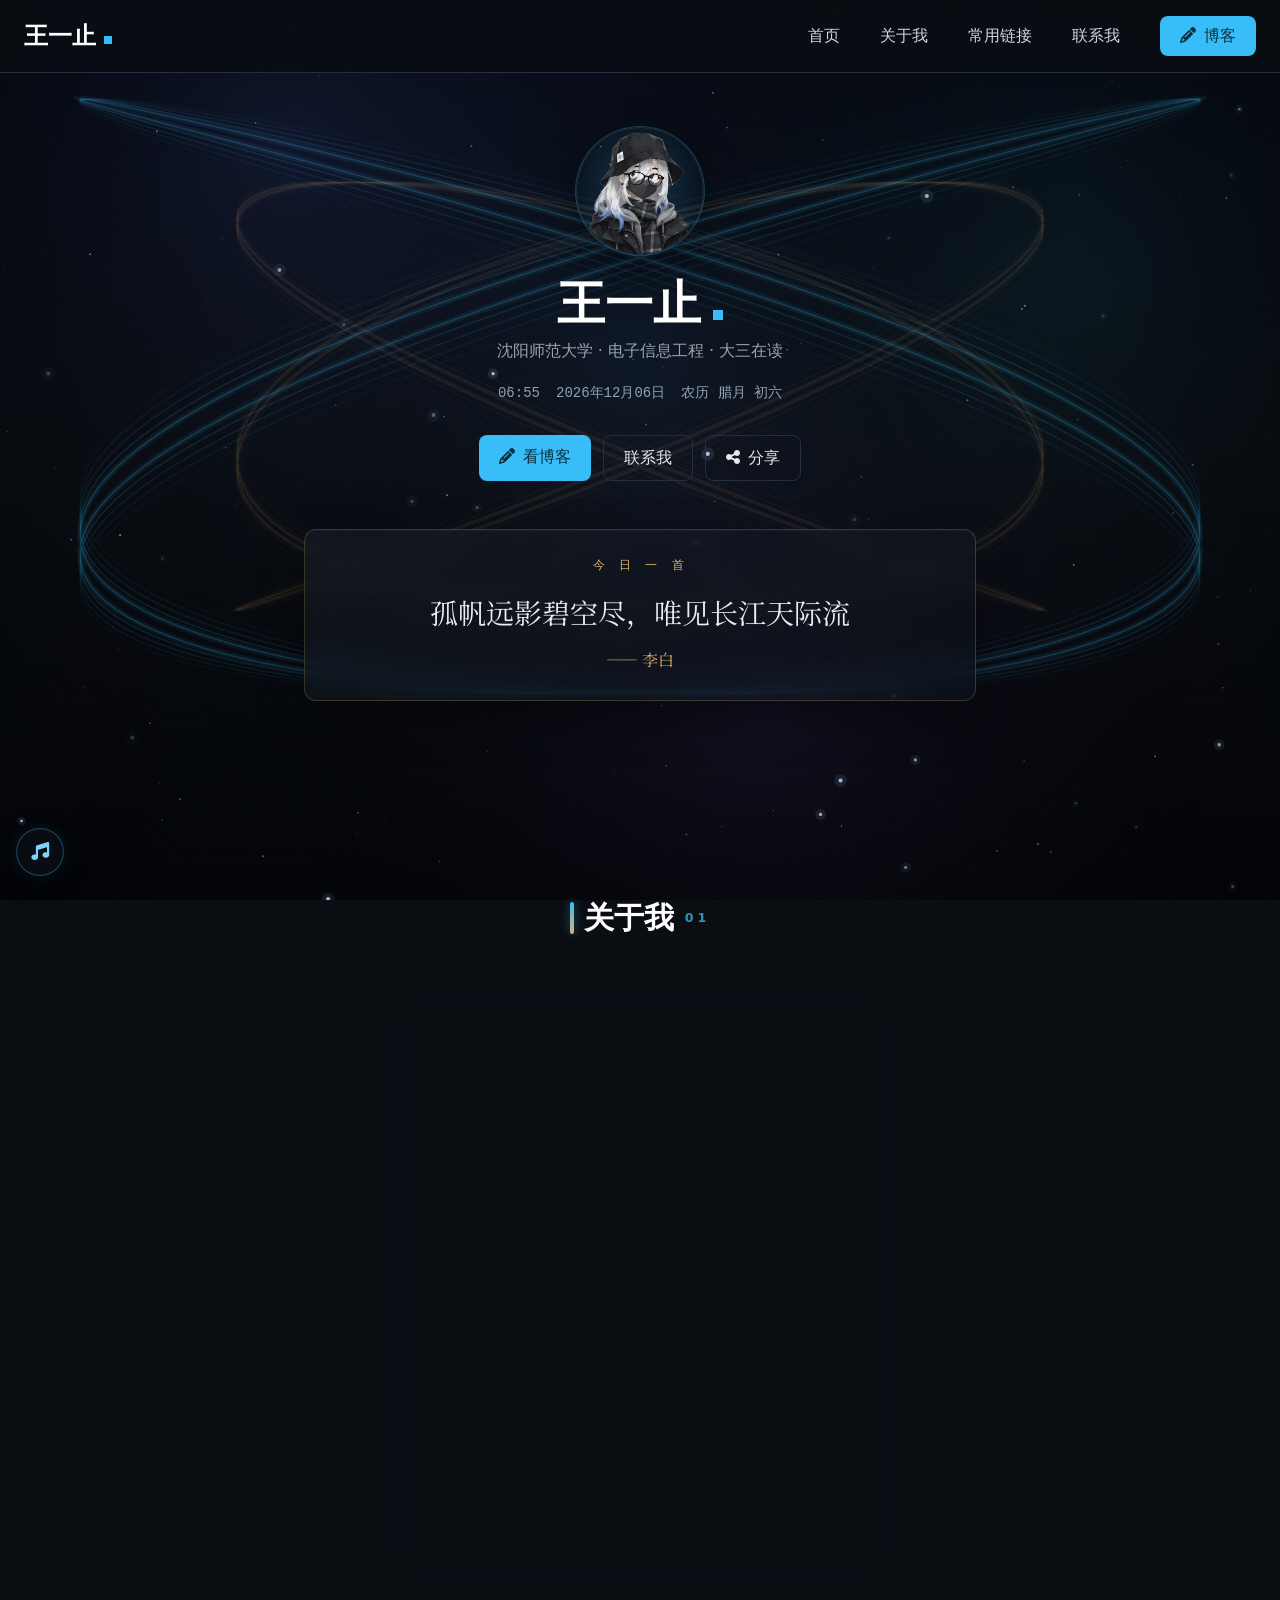
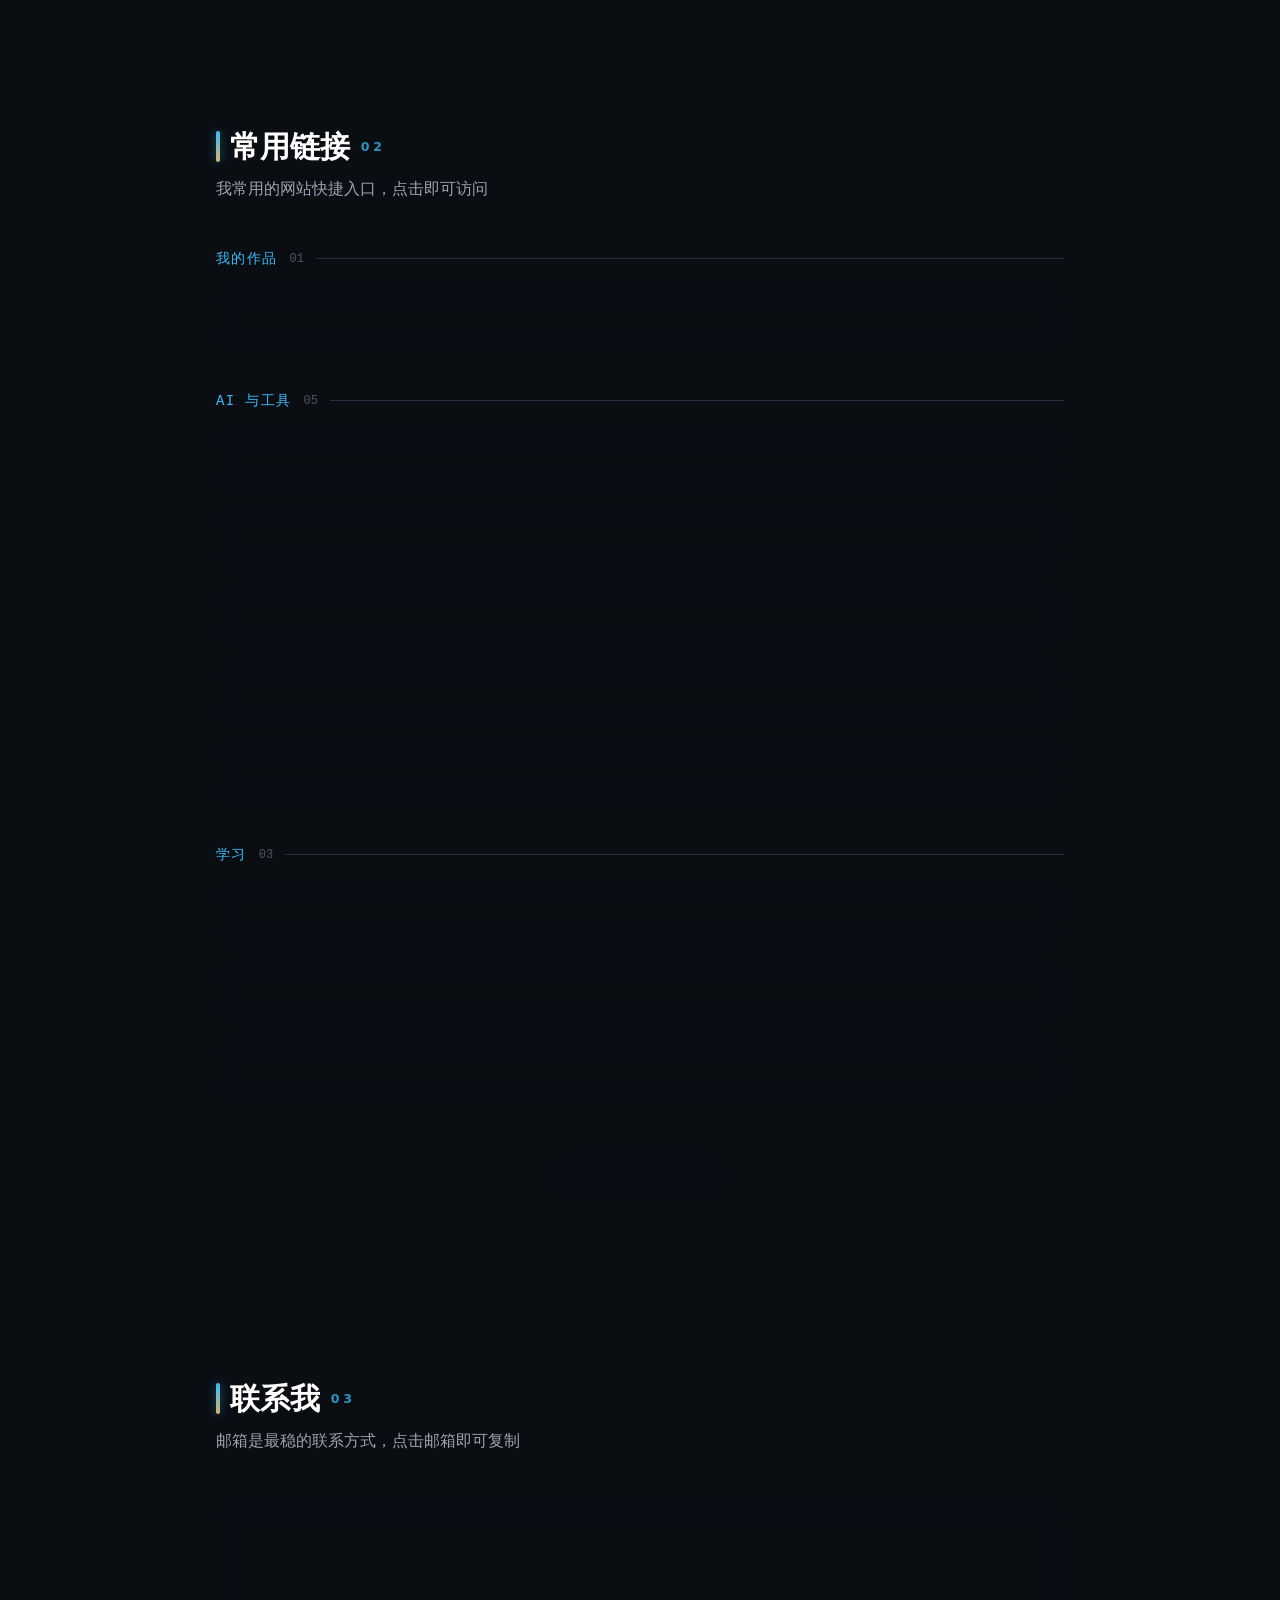
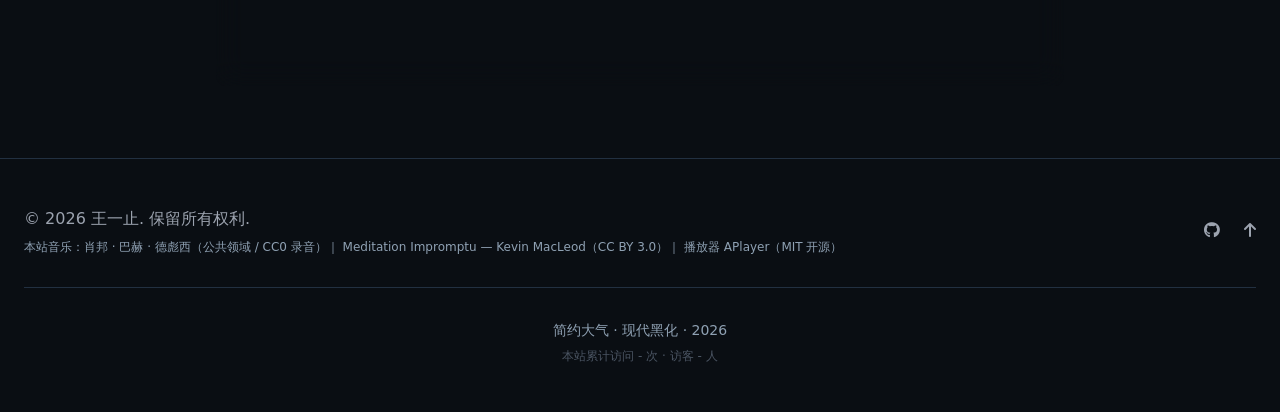
==== commit c7860ad5: "分享失败自动降级：系统分享报错时改复制链接并提示粘贴发送" ====
--- a/index.html
+++ b/index.html
@@ -1234,9 +1234,10 @@
     (function () {
         var reduced = window.matchMedia && window.matchMedia('(prefers-reduced-motion: reduce)').matches;
         var toastTimer = null;
-        function showToast() {
+        function showToast(msg) {
             var t = document.getElementById('share-toast');
             if (!t) return;
+            if (msg) t.textContent = msg;
             t.classList.add('show');
             clearTimeout(toastTimer);
             toastTimer = setTimeout(function () { t.classList.remove('show'); }, 2200);
@@ -1244,9 +1245,17 @@
         var shareBtn = document.getElementById('share-btn');
         if (shareBtn) shareBtn.addEventListener('click', function () {
             var payload = { title: document.title, text: '王一止的个人网站', url: location.href };
-            if (navigator.share) { navigator.share(payload).catch(function () {}); }
-            else if (navigator.clipboard && navigator.clipboard.writeText) { navigator.clipboard.writeText(location.href).then(showToast, showToast); }
-            else { showToast(); }
+            function copyFallback(failed) {
+                var tip = failed ? '分享没成功，链接已复制，去微信粘贴发送吧' : null;
+                if (navigator.clipboard && navigator.clipboard.writeText) { navigator.clipboard.writeText(location.href).then(function () { showToast(tip); }, function () { showToast(tip); }); }
+                else { showToast(tip); }
+            }
+            if (navigator.share) {
+                navigator.share(payload).catch(function (err) {
+                    if (!err || err.name !== 'AbortError') copyFallback(true);
+                });
+            }
+            else { copyFallback(false); }
         });
         var toTop = document.getElementById('to-top');
         if (toTop) {
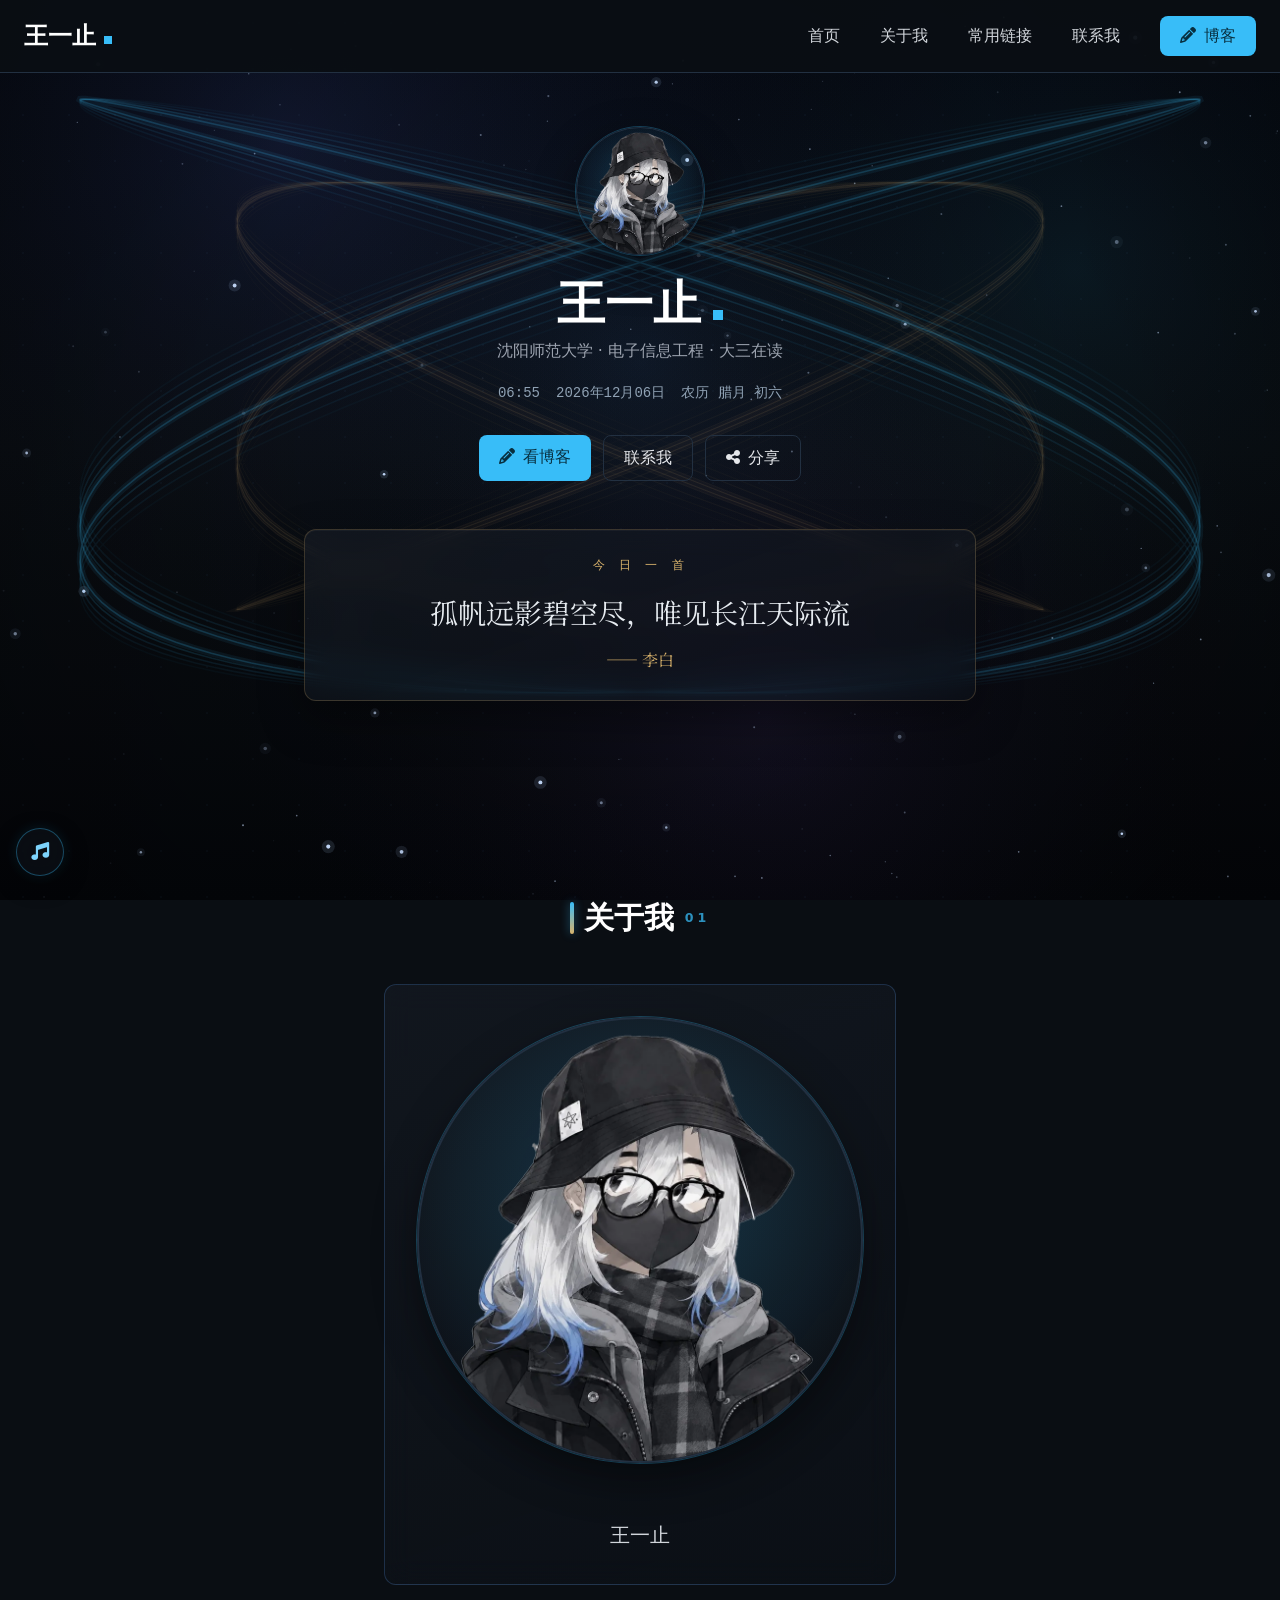
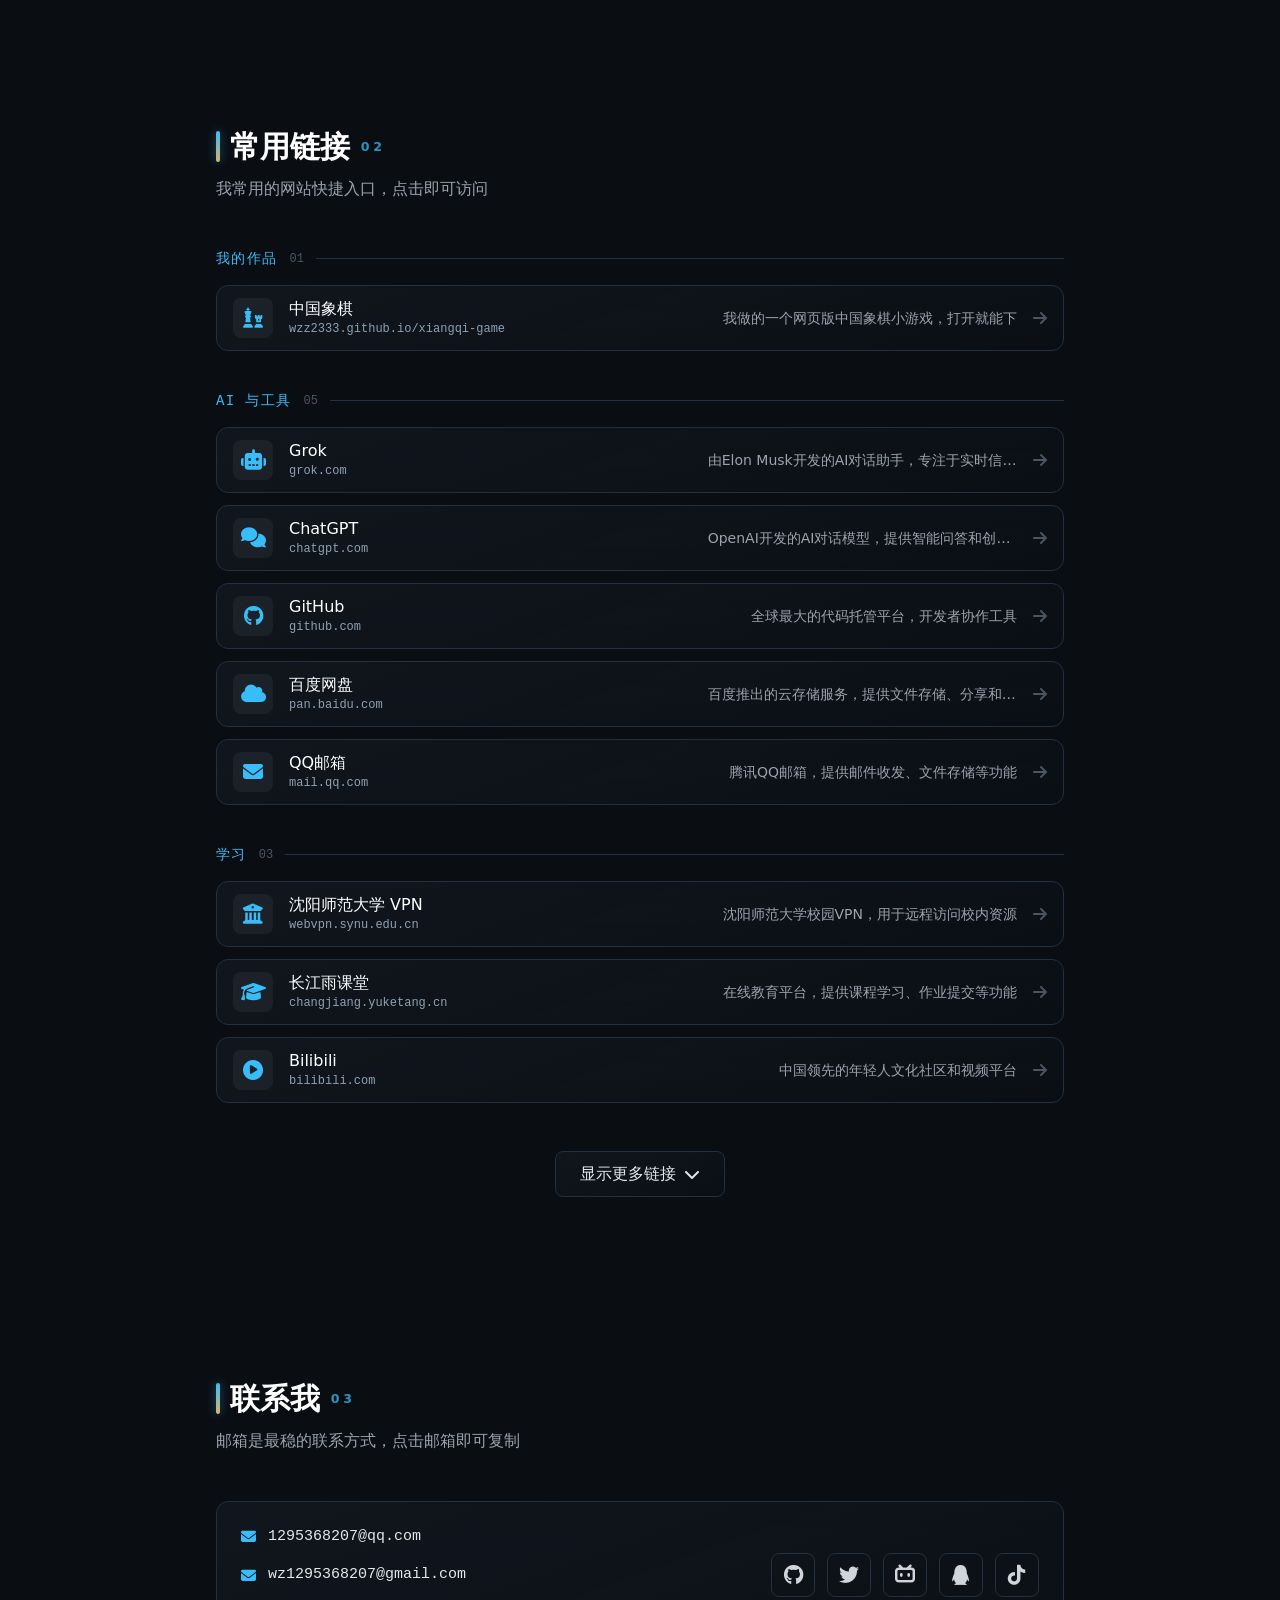
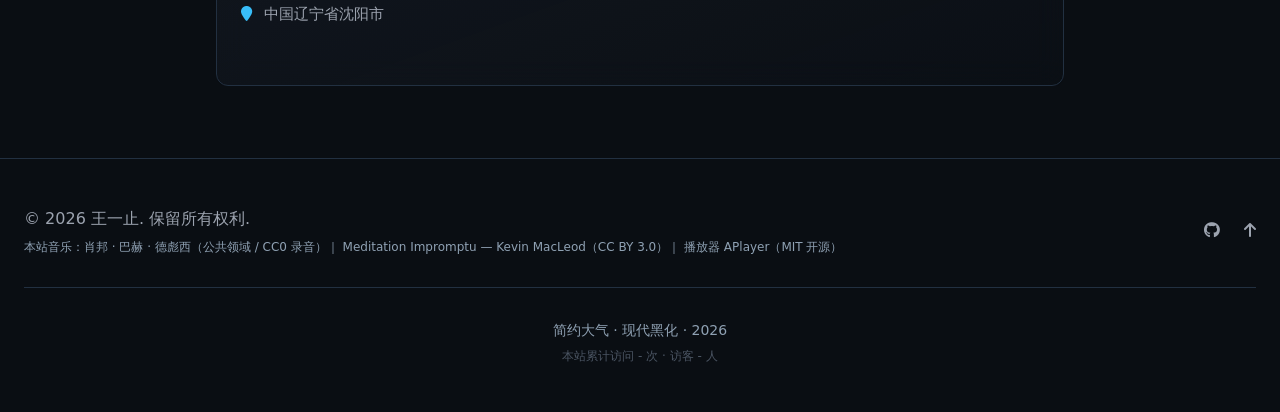
==== commit 0cbbab30: "李萨如曲线加鼠标互动：横向滑动改变相位、纵向改变幅度，停手自动回漂移" ====
--- a/index.html
+++ b/index.html
@@ -1044,6 +1044,13 @@
         }
         resize();
         window.addEventListener('resize', resize);
+        /* 指针互动：横向位置→相位，纵向位置→纵向幅度；停手 3 秒后淡出回自动漂移 */
+        var px = 0.5, py = 0.5, sx = 0.5, sy = 0.5, blend = 0, lastPointer = -10;
+        window.addEventListener('pointermove', function (e) {
+            px = e.clientX / window.innerWidth;
+            py = e.clientY / window.innerHeight;
+            lastPointer = performance.now() / 1000;
+        }, { passive: true });
         function curvePath(cx, cy, ax, ay, fa, fb, phase) {
             ctx.beginPath();
             var steps = 360;
@@ -1092,10 +1099,16 @@
                 ctx.fillStyle = 'rgba(200, 222, 255,' + a.toFixed(3) + ')';
                 ctx.fill();
             }
+            sx += (px - sx) * 0.05; sy += (py - sy) * 0.05;
+            var target = (time - lastPointer) < 3 ? 1 : 0;
+            blend += (target - blend) * 0.03;
+            var phB = time * 0.12 + blend * sx * 6.2832;
+            var phG = -time * 0.07 - blend * sx * 4.3982;
             var cx = W / 2, cy = H * 0.44;
             var ax = Math.min(W * 0.44, 560), ay = Math.min(H * 0.33, 360);
-            drawCurve({ cx: cx, cy: cy, ax: ax * 0.72, ay: ay * 0.72, fa: 5, fb: 4, rgb: '217,179,108', alpha: 0.10, width: 1.1, dir: -1 }, -time * 0.07);
-            drawCurve({ cx: cx, cy: cy, ax: ax, ay: ay, fa: 3, fb: 2, rgb: '56,189,248', alpha: 0.20, width: 1.6, dir: 1 }, time * 0.12);
+            var ayM = ay * (1 + blend * (sy - 0.5) * 0.35);
+            drawCurve({ cx: cx, cy: cy, ax: ax * 0.72, ay: ayM * 0.72, fa: 5, fb: 4, rgb: '217,179,108', alpha: 0.10, width: 1.1, dir: -1 }, phG);
+            drawCurve({ cx: cx, cy: cy, ax: ax, ay: ayM, fa: 3, fb: 2, rgb: '56,189,248', alpha: 0.20, width: 1.6, dir: 1 }, phB);
         }
         var reduce = window.matchMedia && window.matchMedia('(prefers-reduced-motion: reduce)').matches;
         if (reduce) { draw(9); return; }
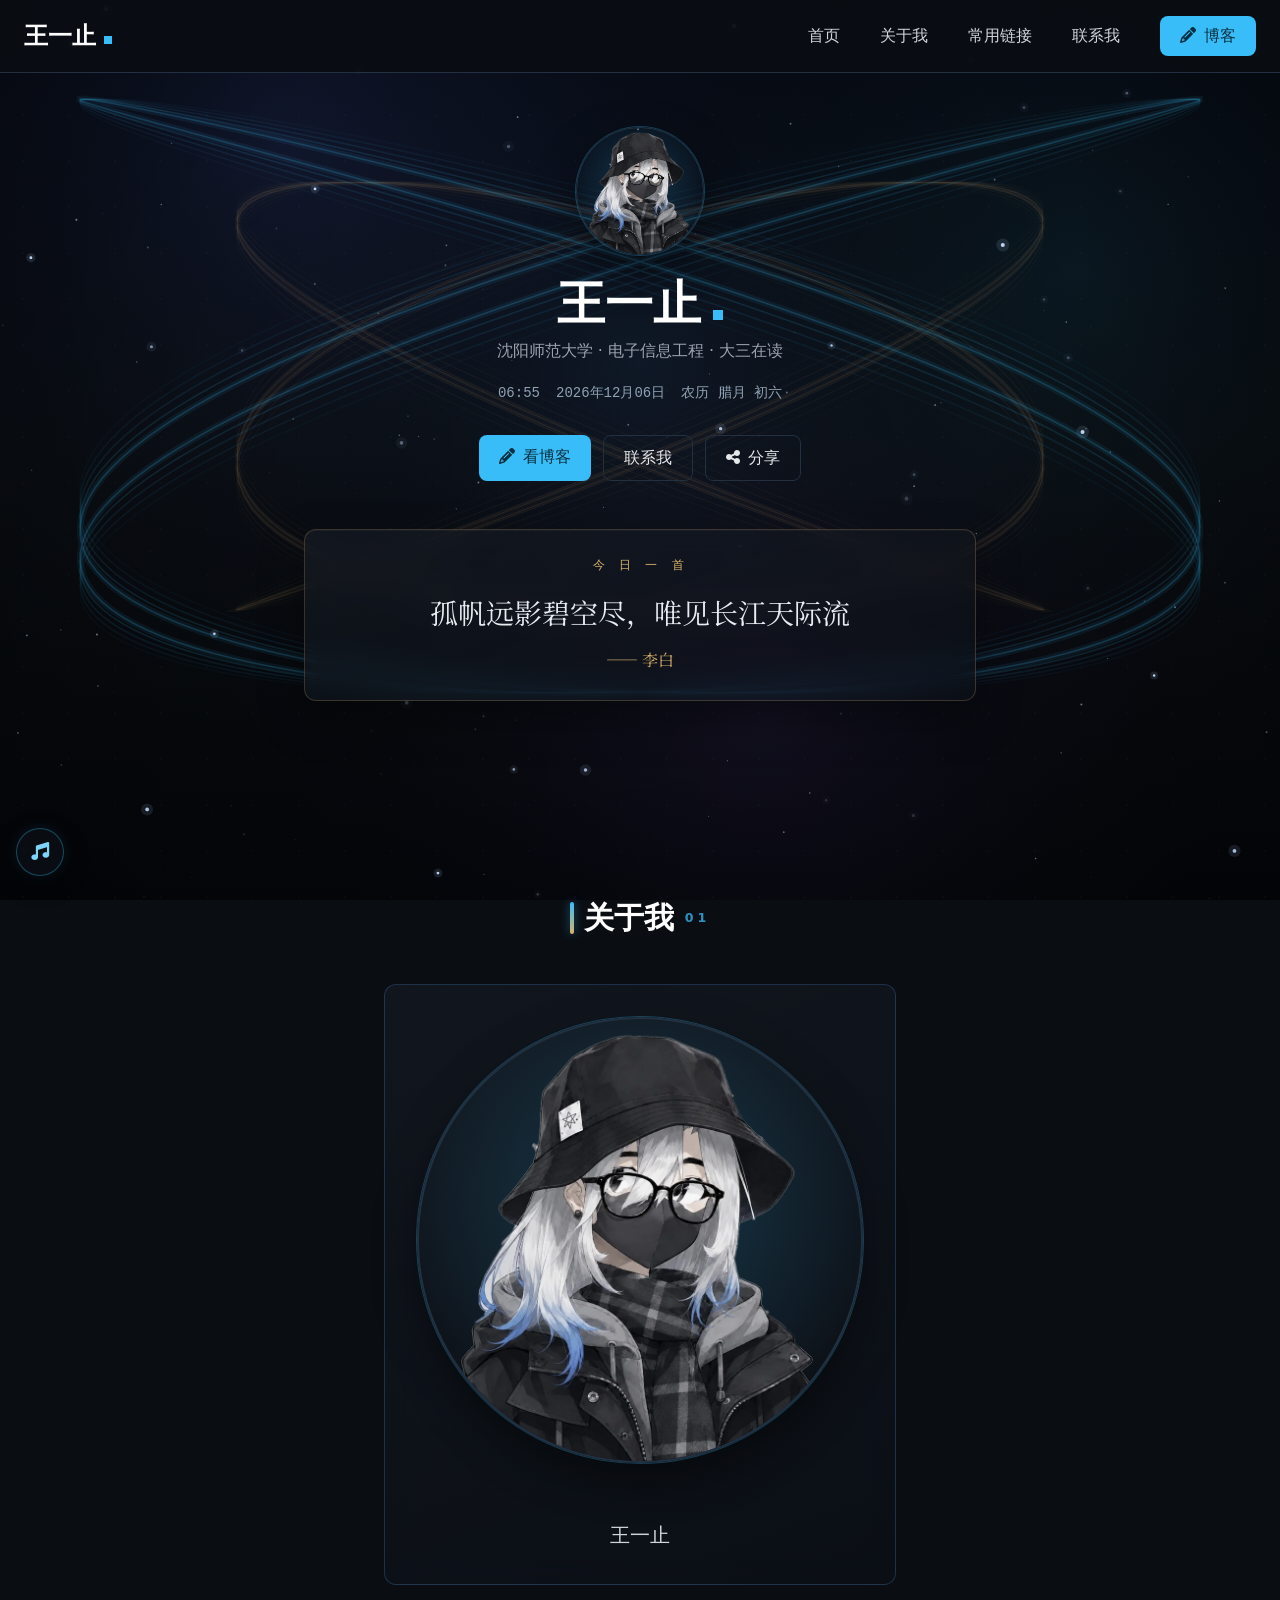
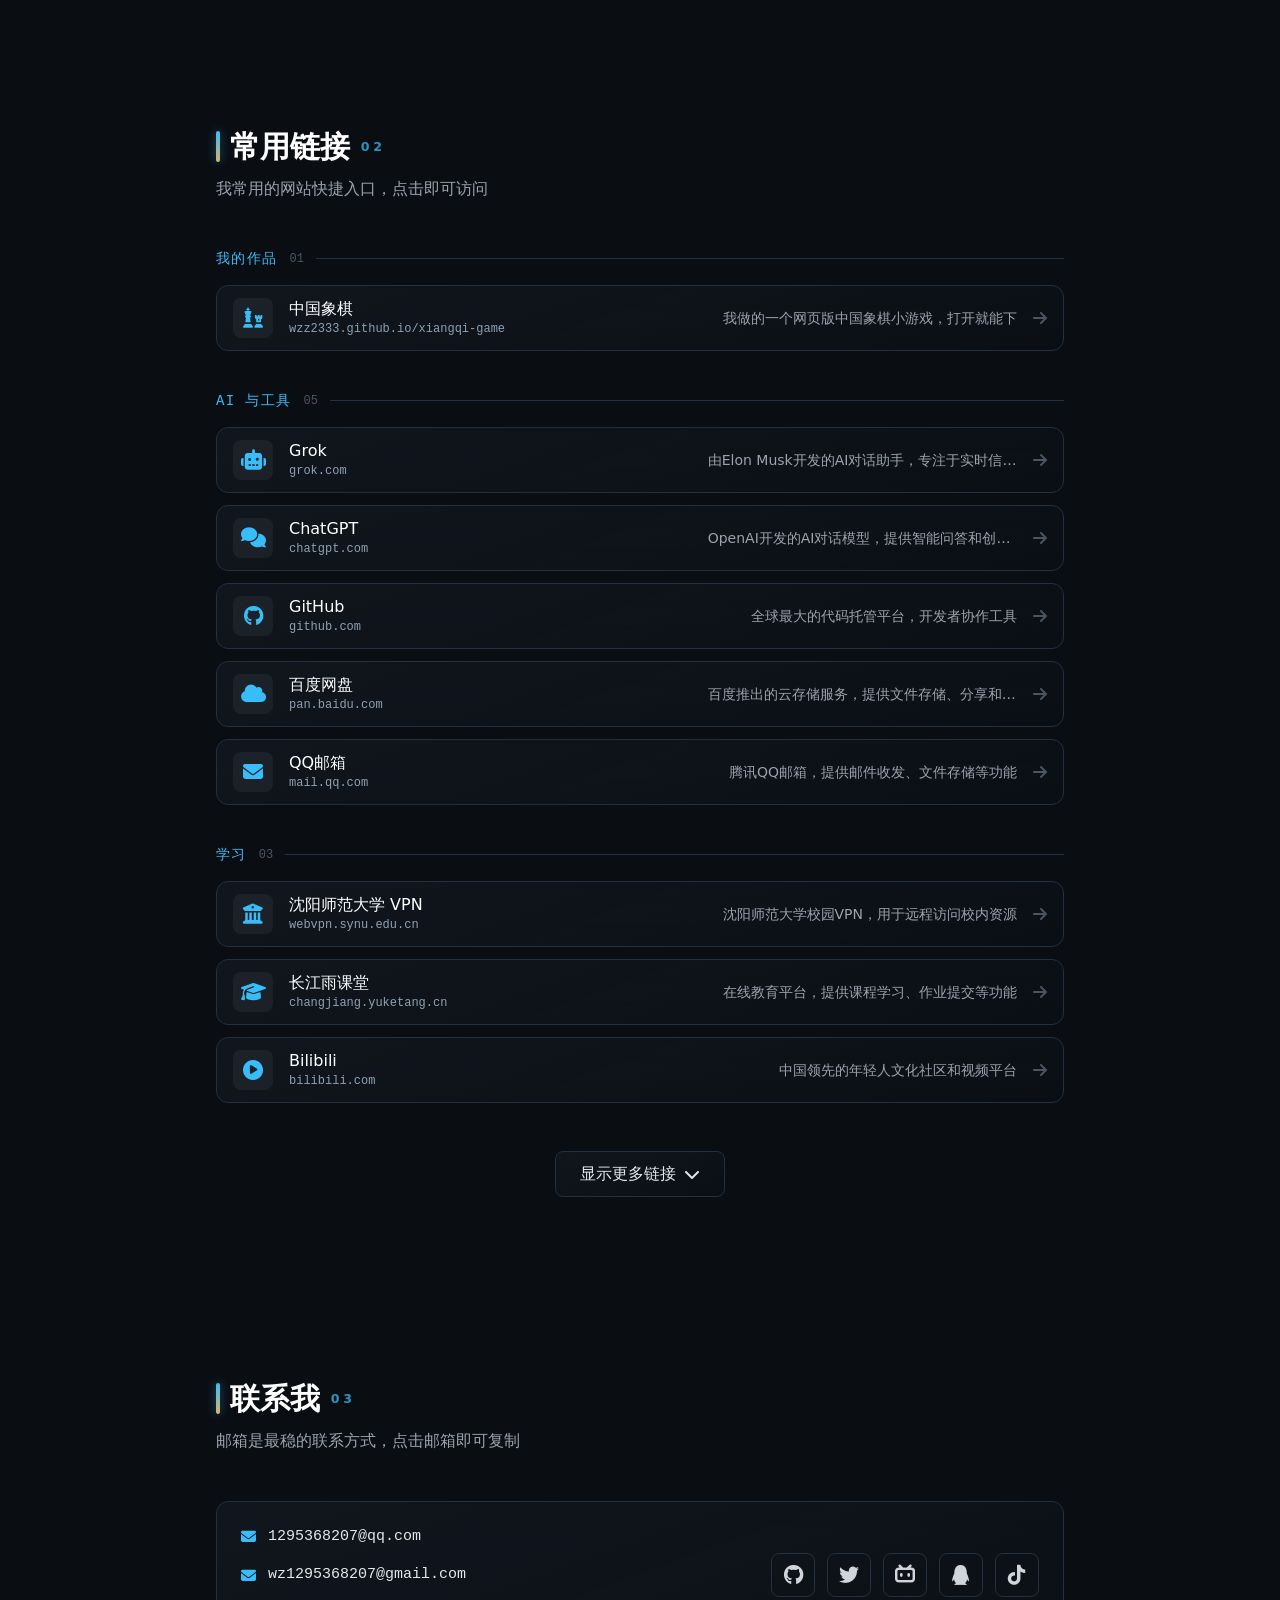
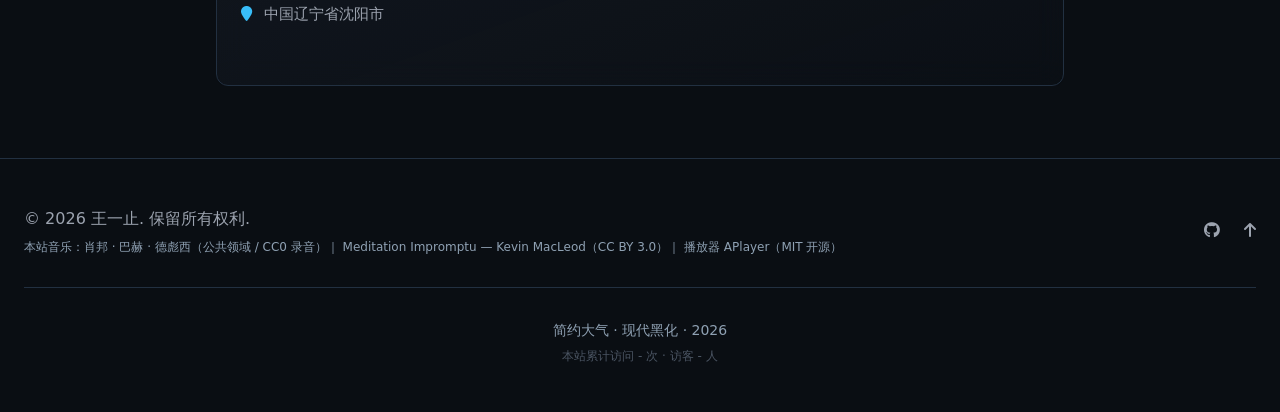
==== commit 8d337b52: "李萨如互动加强：纵向大幅度+中心位移、滚轮缩放、页面滚动相位" ====
--- a/index.html
+++ b/index.html
@@ -1045,10 +1045,14 @@
         resize();
         window.addEventListener('resize', resize);
         /* 指针互动：横向位置→相位，纵向位置→纵向幅度；停手 3 秒后淡出回自动漂移 */
-        var px = 0.5, py = 0.5, sx = 0.5, sy = 0.5, blend = 0, lastPointer = -10;
+        var px = 0.5, py = 0.5, sx = 0.5, sy = 0.5, blend = 0, lastPointer = -10, zoom = 1, zt = 1;
         window.addEventListener('pointermove', function (e) {
             px = e.clientX / window.innerWidth;
             py = e.clientY / window.innerHeight;
+            lastPointer = performance.now() / 1000;
+        }, { passive: true });
+        window.addEventListener('wheel', function (e) {
+            zt = Math.max(0.7, Math.min(1.35, zt + (e.deltaY < 0 ? 0.08 : -0.08)));
             lastPointer = performance.now() / 1000;
         }, { passive: true });
         function curvePath(cx, cy, ax, ay, fa, fb, phase) {
@@ -1100,13 +1104,15 @@
                 ctx.fill();
             }
             sx += (px - sx) * 0.05; sy += (py - sy) * 0.05;
+            zoom += (zt - zoom) * 0.06;
             var target = (time - lastPointer) < 3 ? 1 : 0;
             blend += (target - blend) * 0.03;
-            var phB = time * 0.12 + blend * sx * 6.2832;
-            var phG = -time * 0.07 - blend * sx * 4.3982;
-            var cx = W / 2, cy = H * 0.44;
-            var ax = Math.min(W * 0.44, 560), ay = Math.min(H * 0.33, 360);
-            var ayM = ay * (1 + blend * (sy - 0.5) * 0.35);
+            var sc = (window.scrollY || 0) * 0.0006;
+            var phB = time * 0.12 + blend * sx * 6.2832 + sc;
+            var phG = -time * 0.07 - blend * sx * 4.3982 - sc * 0.7;
+            var cx = W / 2, cy = H * 0.44 + blend * (sy - 0.5) * H * 0.09;
+            var ax = Math.min(W * 0.44, 560) * zoom, ay = Math.min(H * 0.33, 360) * zoom;
+            var ayM = ay * (1 + blend * (sy - 0.5) * 0.8);
             drawCurve({ cx: cx, cy: cy, ax: ax * 0.72, ay: ayM * 0.72, fa: 5, fb: 4, rgb: '217,179,108', alpha: 0.10, width: 1.1, dir: -1 }, phG);
             drawCurve({ cx: cx, cy: cy, ax: ax, ay: ayM, fa: 3, fb: 2, rgb: '56,189,248', alpha: 0.20, width: 1.6, dir: 1 }, phB);
         }
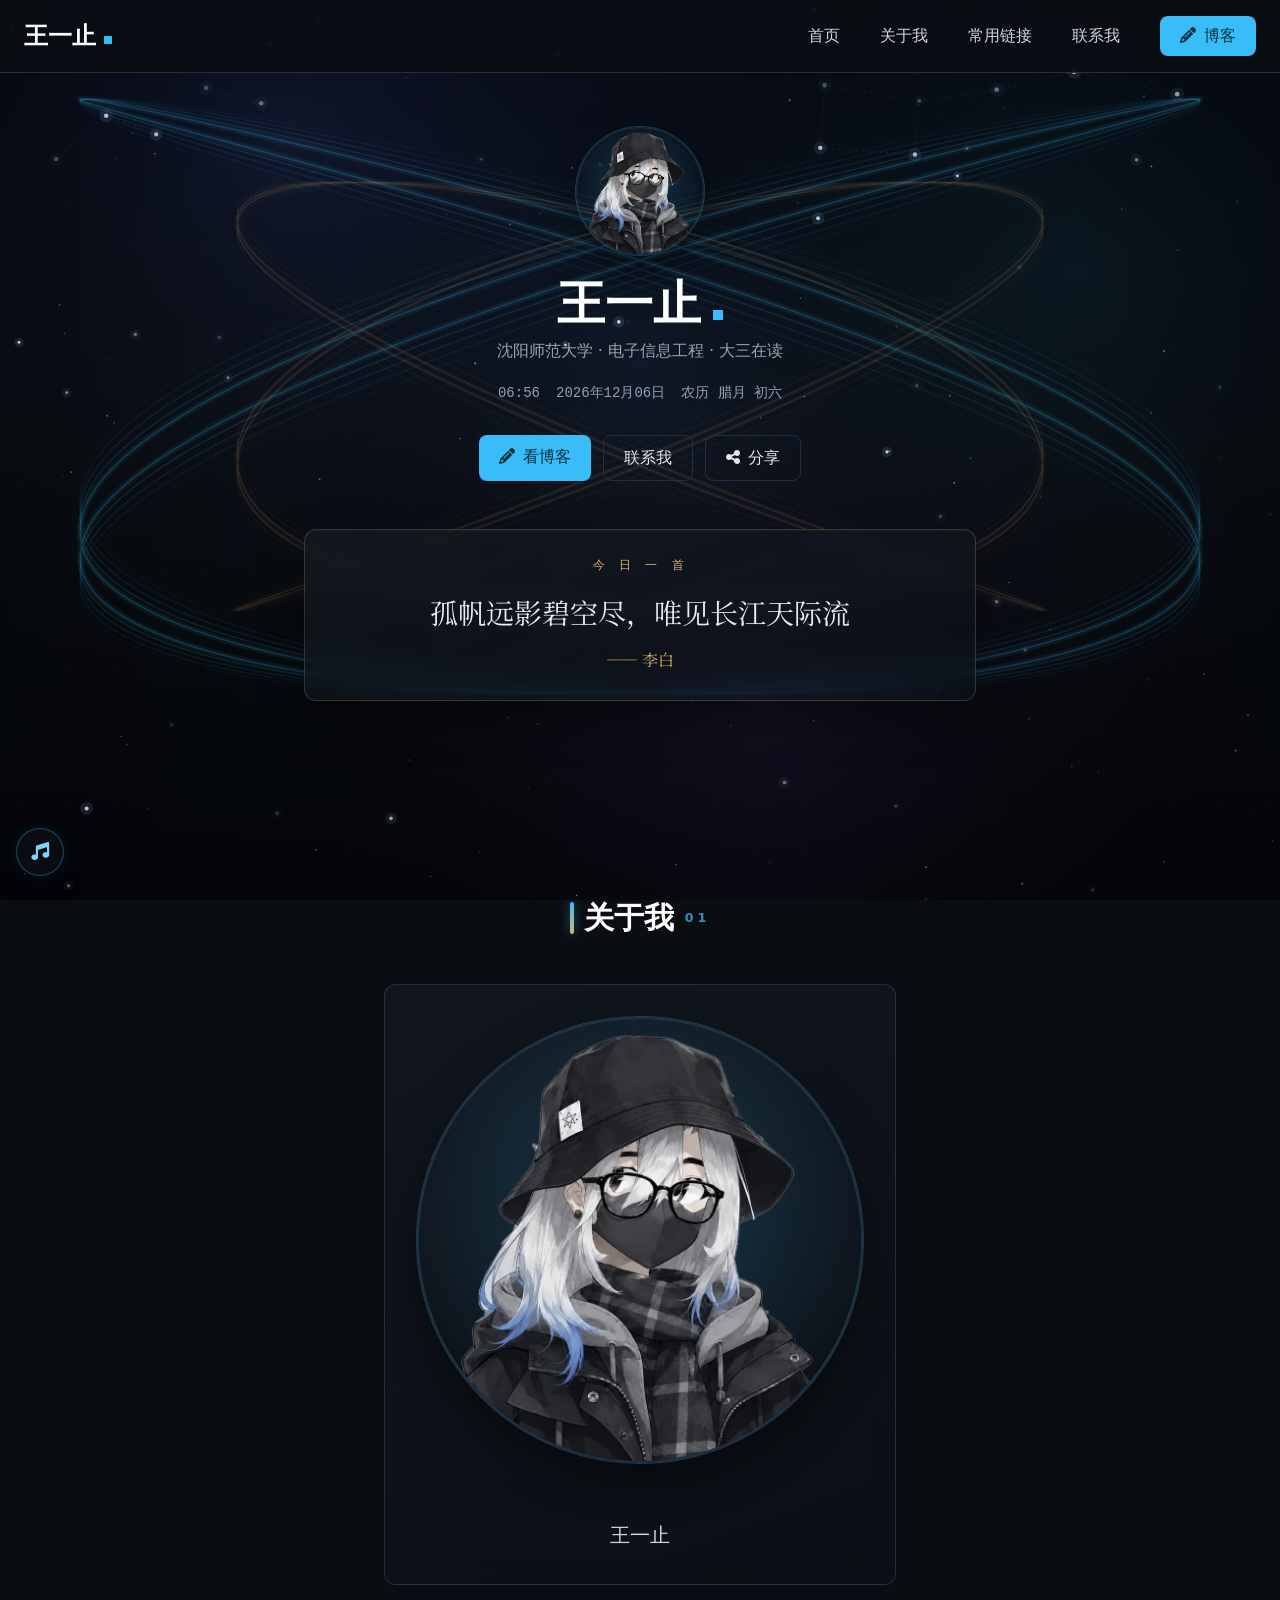
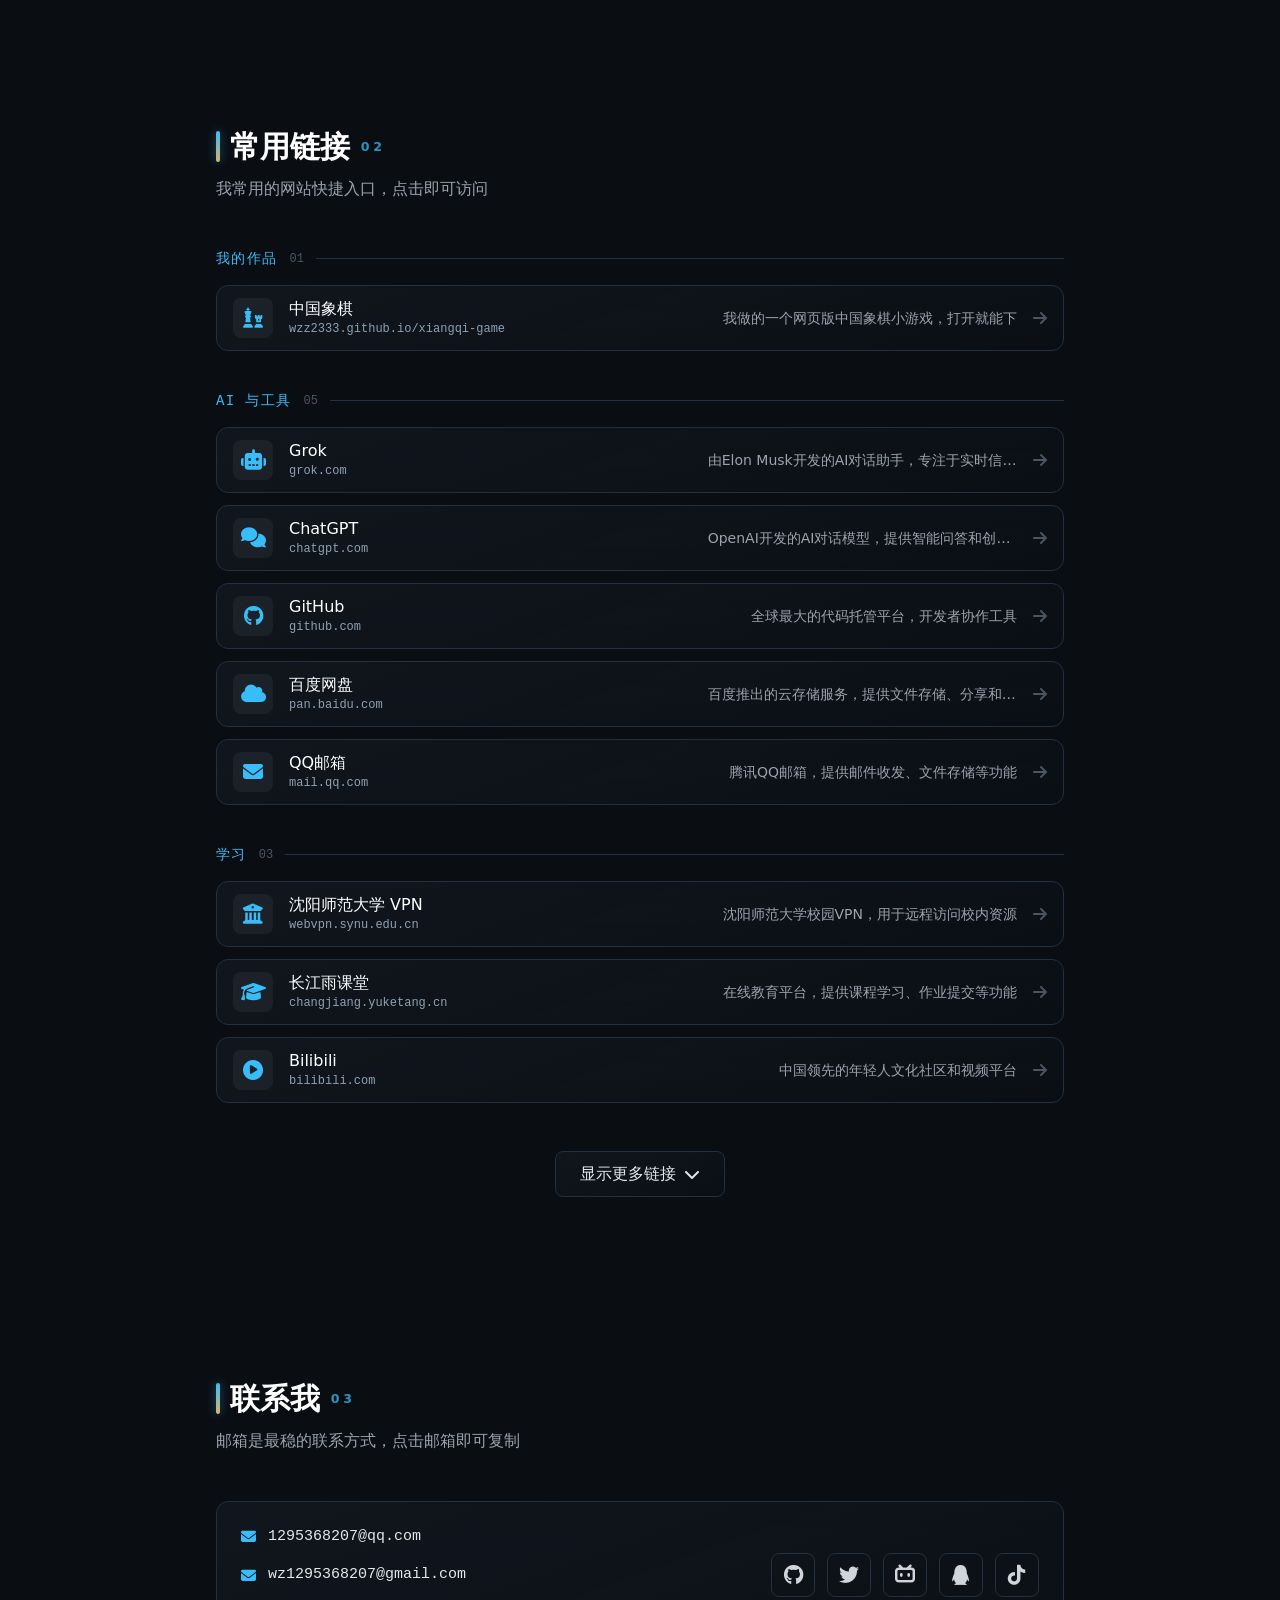
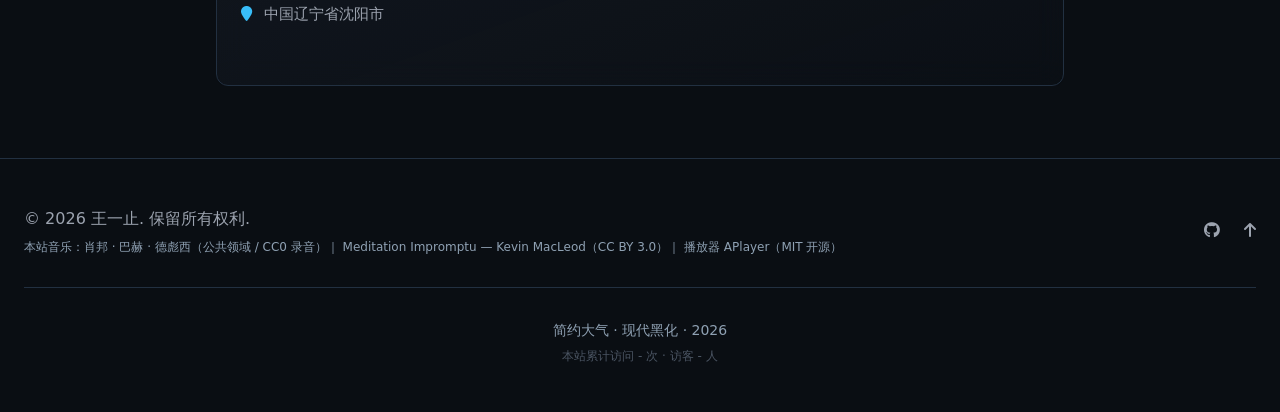
==== commit c19e73e0: "背景加星座：右上北斗七星、左上仙后座，虚线连星+按星等亮度闪烁" ====
--- a/index.html
+++ b/index.html
@@ -1033,6 +1033,40 @@
                 });
             }
         }
+        /* 星座：北斗七星（右上）与仙后座（左上）；pts 为框内归一化坐标+相对亮度，lines 为连线 */
+        var DIPPER = {
+            box: function () { var w = Math.min(W * 0.34, 430); return { x: W - w - W * 0.04, y: H * 0.05, w: w, h: w * 0.52 }; },
+            pts: [[0.06, 0.18, 1.0], [0.05, 0.46, 0.85], [0.27, 0.49, 0.85], [0.28, 0.25, 0.6], [0.46, 0.20, 1.0], [0.64, 0.12, 0.9], [0.88, 0.22, 0.95]],
+            lines: [[0, 1], [1, 2], [2, 3], [3, 0], [3, 4], [4, 5], [5, 6]]
+        };
+        var CASSIOPEIA = {
+            box: function () { var w = Math.min(W * 0.20, 250); return { x: W * 0.04, y: H * 0.07, w: w, h: w * 0.62 }; },
+            pts: [[0.02, 0.62, 0.85], [0.22, 0.34, 0.9], [0.42, 0.46, 0.8], [0.62, 0.16, 0.95], [0.84, 0.26, 0.85]],
+            lines: [[0, 1], [1, 2], [2, 3], [3, 4]]
+        };
+        function drawConstellation(c, time) {
+            var b = c.box(), i, p, x, y, a, r;
+            ctx.save();
+            ctx.strokeStyle = 'rgba(160, 200, 255, 0.10)';
+            ctx.lineWidth = 1;
+            ctx.setLineDash([2, 4]);
+            ctx.beginPath();
+            for (i = 0; i < c.lines.length; i++) {
+                p = c.pts[c.lines[i][0]]; ctx.moveTo(b.x + p[0] * b.w, b.y + p[1] * b.h);
+                p = c.pts[c.lines[i][1]]; ctx.lineTo(b.x + p[0] * b.w, b.y + p[1] * b.h);
+            }
+            ctx.stroke();
+            ctx.restore();
+            for (i = 0; i < c.pts.length; i++) {
+                p = c.pts[i]; x = b.x + p[0] * b.w; y = b.y + p[1] * b.h;
+                a = 0.55 + 0.35 * Math.sin(time * 0.9 + i * 1.7);
+                r = 1.1 + p[2] * 1.3;
+                ctx.beginPath(); ctx.arc(x, y, r * 3.0, 0, 6.2832);
+                ctx.fillStyle = 'rgba(180, 210, 255,' + (a * 0.12).toFixed(3) + ')'; ctx.fill();
+                ctx.beginPath(); ctx.arc(x, y, r, 0, 6.2832);
+                ctx.fillStyle = 'rgba(215, 232, 255,' + a.toFixed(3) + ')'; ctx.fill();
+            }
+        }
         function resize() {
             W = window.innerWidth; H = window.innerHeight;
             canvas.width = Math.round(W * DPR);
@@ -1103,6 +1137,8 @@
                 ctx.fillStyle = 'rgba(200, 222, 255,' + a.toFixed(3) + ')';
                 ctx.fill();
             }
+            drawConstellation(DIPPER, time);
+            drawConstellation(CASSIOPEIA, time);
             sx += (px - sx) * 0.05; sy += (py - sy) * 0.05;
             zoom += (zt - zoom) * 0.06;
             var target = (time - lastPointer) < 3 ? 1 : 0;
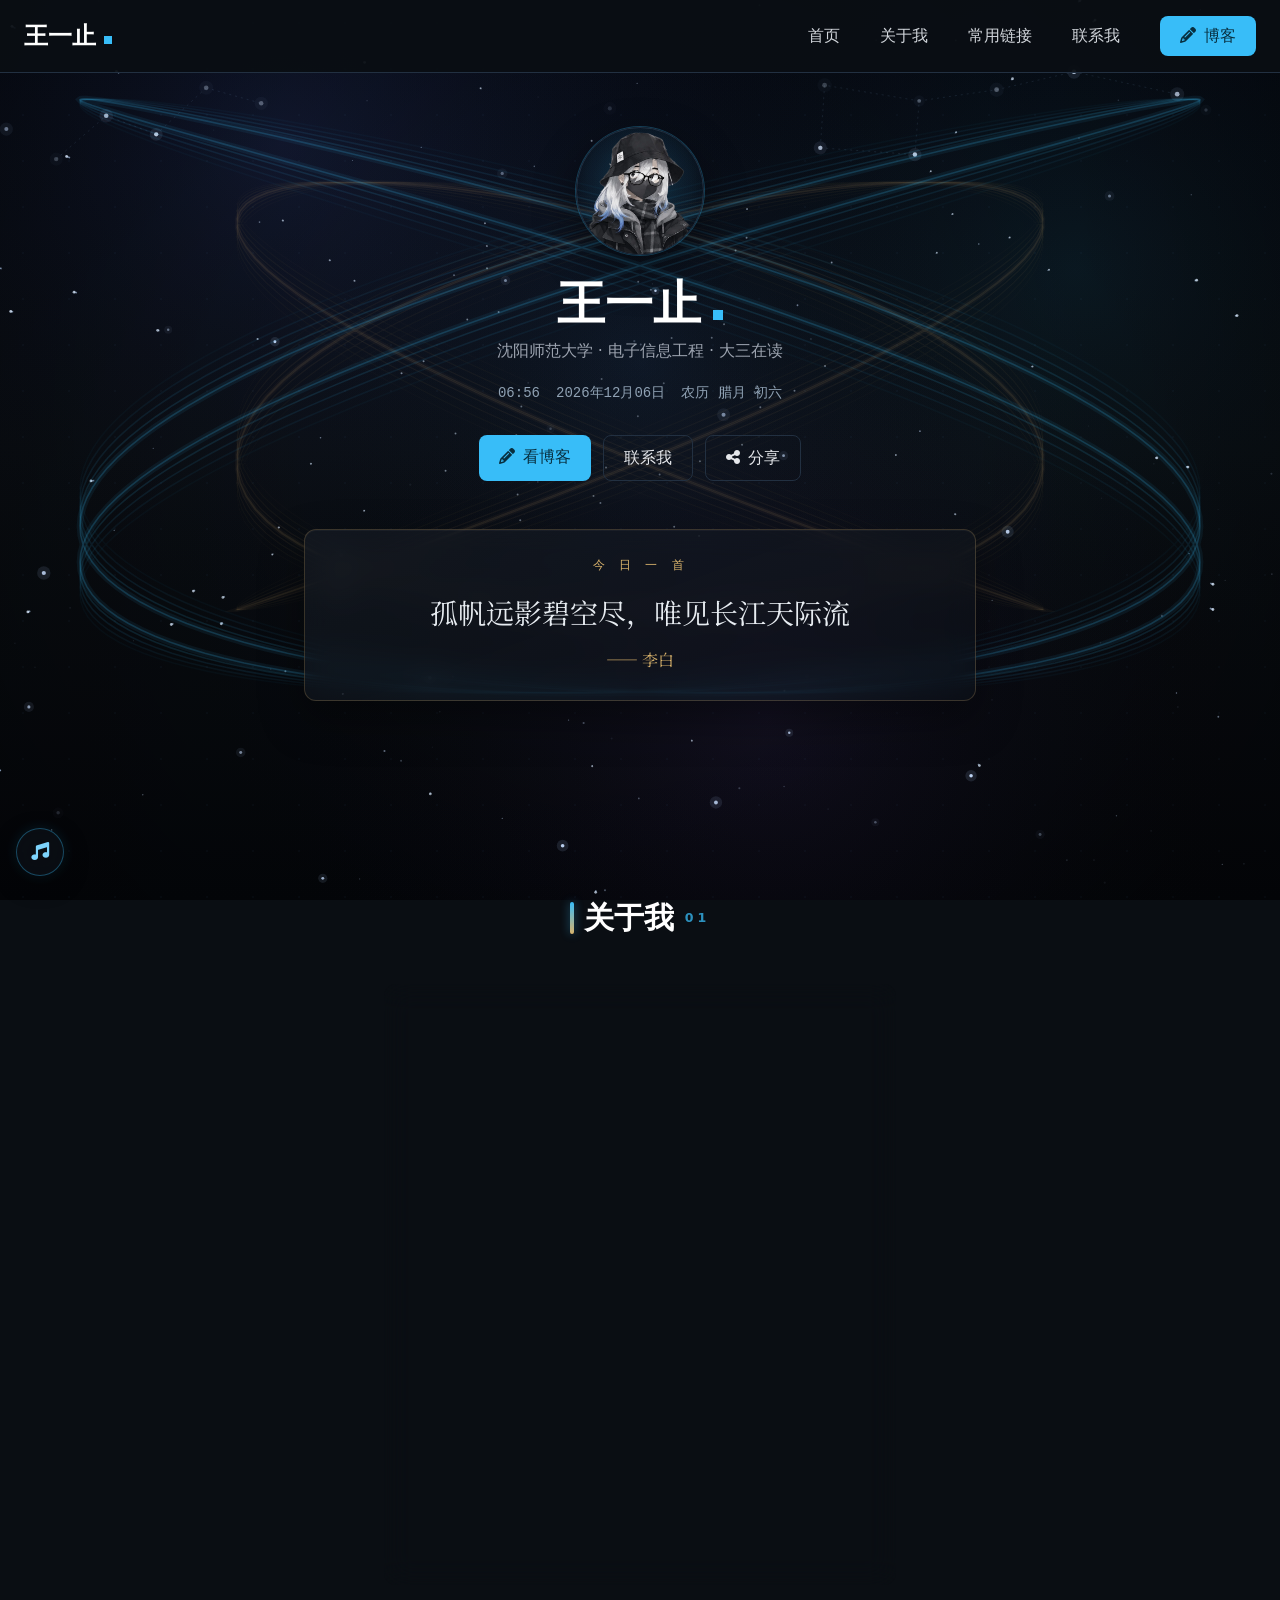
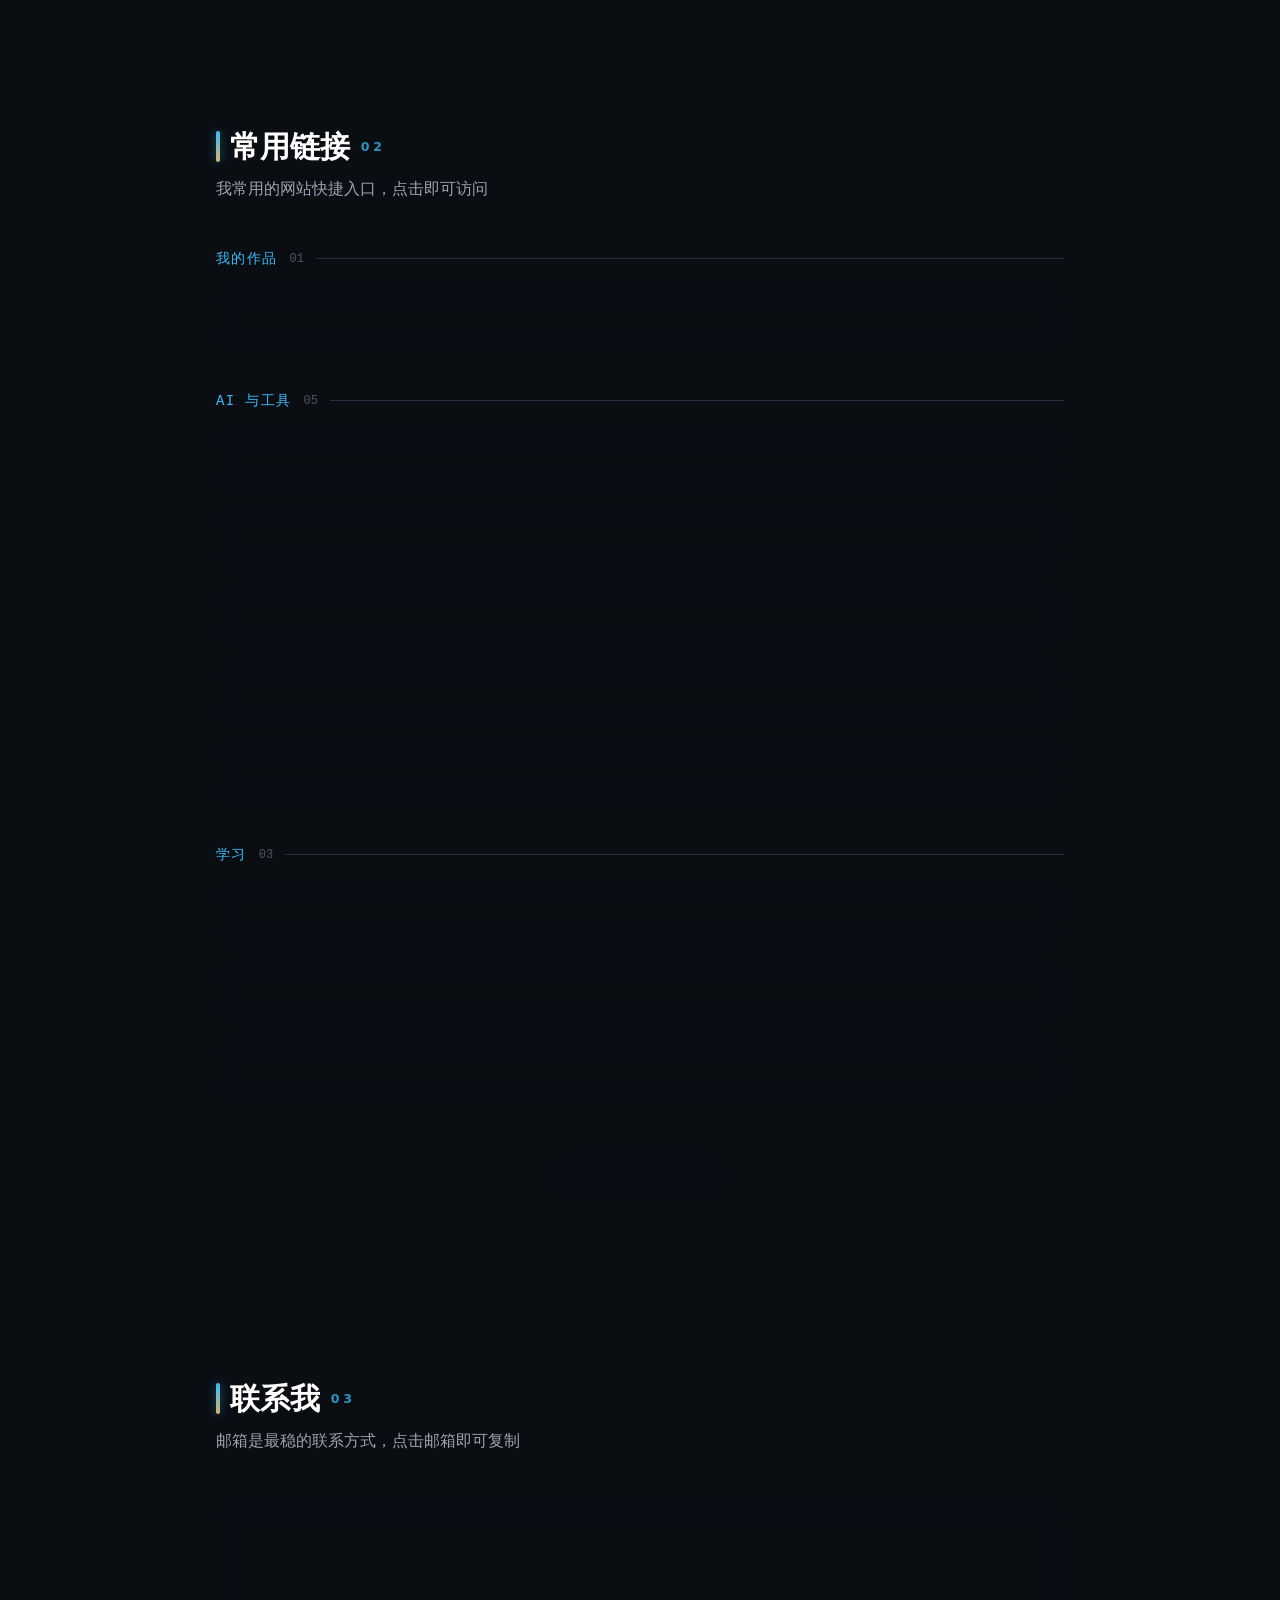
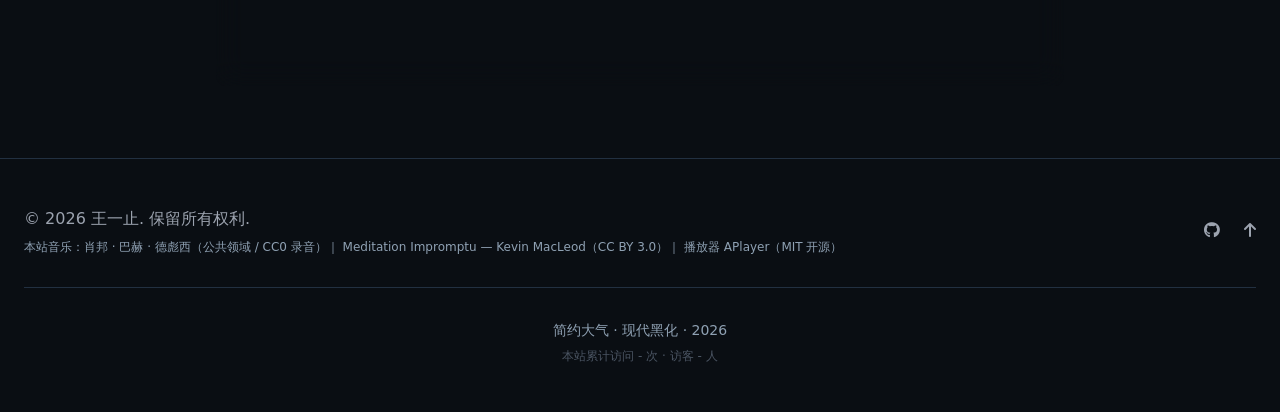
==== commit fe2fc300: "背景加星际穿越式飞行星流：星点向外加速飞掠拉光轨，按住可加速" ====
--- a/index.html
+++ b/index.html
@@ -1021,7 +1021,7 @@
         }
         function makeStars() {
             stars = [];
-            var n = Math.round(Math.min(170, W / 8));
+            var n = Math.round(Math.min(120, W / 10));
             for (var i = 0; i < n; i++) {
                 var near = Math.random() < 0.25;
                 stars.push({
@@ -1074,7 +1074,7 @@
             canvas.style.width = W + 'px';
             canvas.style.height = H + 'px';
             ctx.setTransform(DPR, 0, 0, DPR, 0, 0);
-            makeBackdrop(); makeStars();
+            makeBackdrop(); makeStars(); makeWarp();
         }
         resize();
         window.addEventListener('resize', resize);
@@ -1089,6 +1089,18 @@
             zt = Math.max(0.7, Math.min(1.35, zt + (e.deltaY < 0 ? 0.08 : -0.08)));
             lastPointer = performance.now() / 1000;
         }, { passive: true });
+        /* 星际穿越式飞行星流：星点从中心向外加速飞掠、拉出光轨；按住指针=油门加速 */
+        var wstars = [], pressing = false, throttle = 0;
+        function makeWarp() {
+            wstars = [];
+            var n = Math.round(Math.min(130, Math.max(46, W / 9)));
+            for (var i = 0; i < n; i++) {
+                wstars.push({ a: Math.random() * 6.2832, r: 12 + Math.random() * Math.hypot(W, H) / 2, s: 0.7 + Math.random() * 0.6 });
+            }
+        }
+        window.addEventListener('pointerdown', function () { pressing = true; lastPointer = performance.now() / 1000; }, { passive: true });
+        window.addEventListener('pointerup', function () { pressing = false; }, { passive: true });
+        window.addEventListener('pointercancel', function () { pressing = false; }, { passive: true });
         function curvePath(cx, cy, ax, ay, fa, fb, phase) {
             ctx.beginPath();
             var steps = 360;
@@ -1120,6 +1132,25 @@
         function draw(time) {
             ctx.clearRect(0, 0, W, H);
             if (bgCanvas) ctx.drawImage(bgCanvas, 0, 0, W, H);
+            var wcx = W / 2, wcy = H * 0.44, maxR = Math.hypot(W, H) / 2;
+            throttle += ((pressing ? 1 : 0) - throttle) * 0.045;
+            var spd = 1 + throttle * 5;
+            for (var wi = 0; wi < wstars.length; wi++) {
+                var ws = wstars[wi];
+                var r0 = ws.r;
+                ws.r += ws.r * 0.0035 * spd * ws.s * (0.3 + (ws.r / maxR) * 1.4) + 0.12 * spd;
+                if (ws.r > maxR + 24) { ws.a = Math.random() * 6.2832; ws.r = 10 + Math.random() * 26; ws.s = 0.7 + Math.random() * 0.6; r0 = ws.r; }
+                var ca = Math.cos(ws.a), sa = Math.sin(ws.a);
+                var al = Math.min(0.75, 0.10 + (ws.r / maxR) * 0.62);
+                ctx.beginPath();
+                ctx.moveTo(wcx + ca * r0, wcy + sa * r0);
+                ctx.lineTo(wcx + ca * ws.r, wcy + sa * ws.r);
+                ctx.strokeStyle = 'rgba(190, 218, 255,' + al.toFixed(3) + ')';
+                ctx.lineWidth = ws.r > maxR * 0.55 ? 1.6 : 1;
+                ctx.stroke();
+                ctx.beginPath(); ctx.arc(wcx + ca * ws.r, wcy + sa * ws.r, ws.r > maxR * 0.55 ? 1.4 : 1, 0, 6.2832);
+                ctx.fillStyle = 'rgba(220, 236, 255,' + Math.min(0.95, al + 0.18).toFixed(3) + ')'; ctx.fill();
+            }
             var i, p, a;
             for (i = 0; i < stars.length; i++) {
                 p = stars[i];
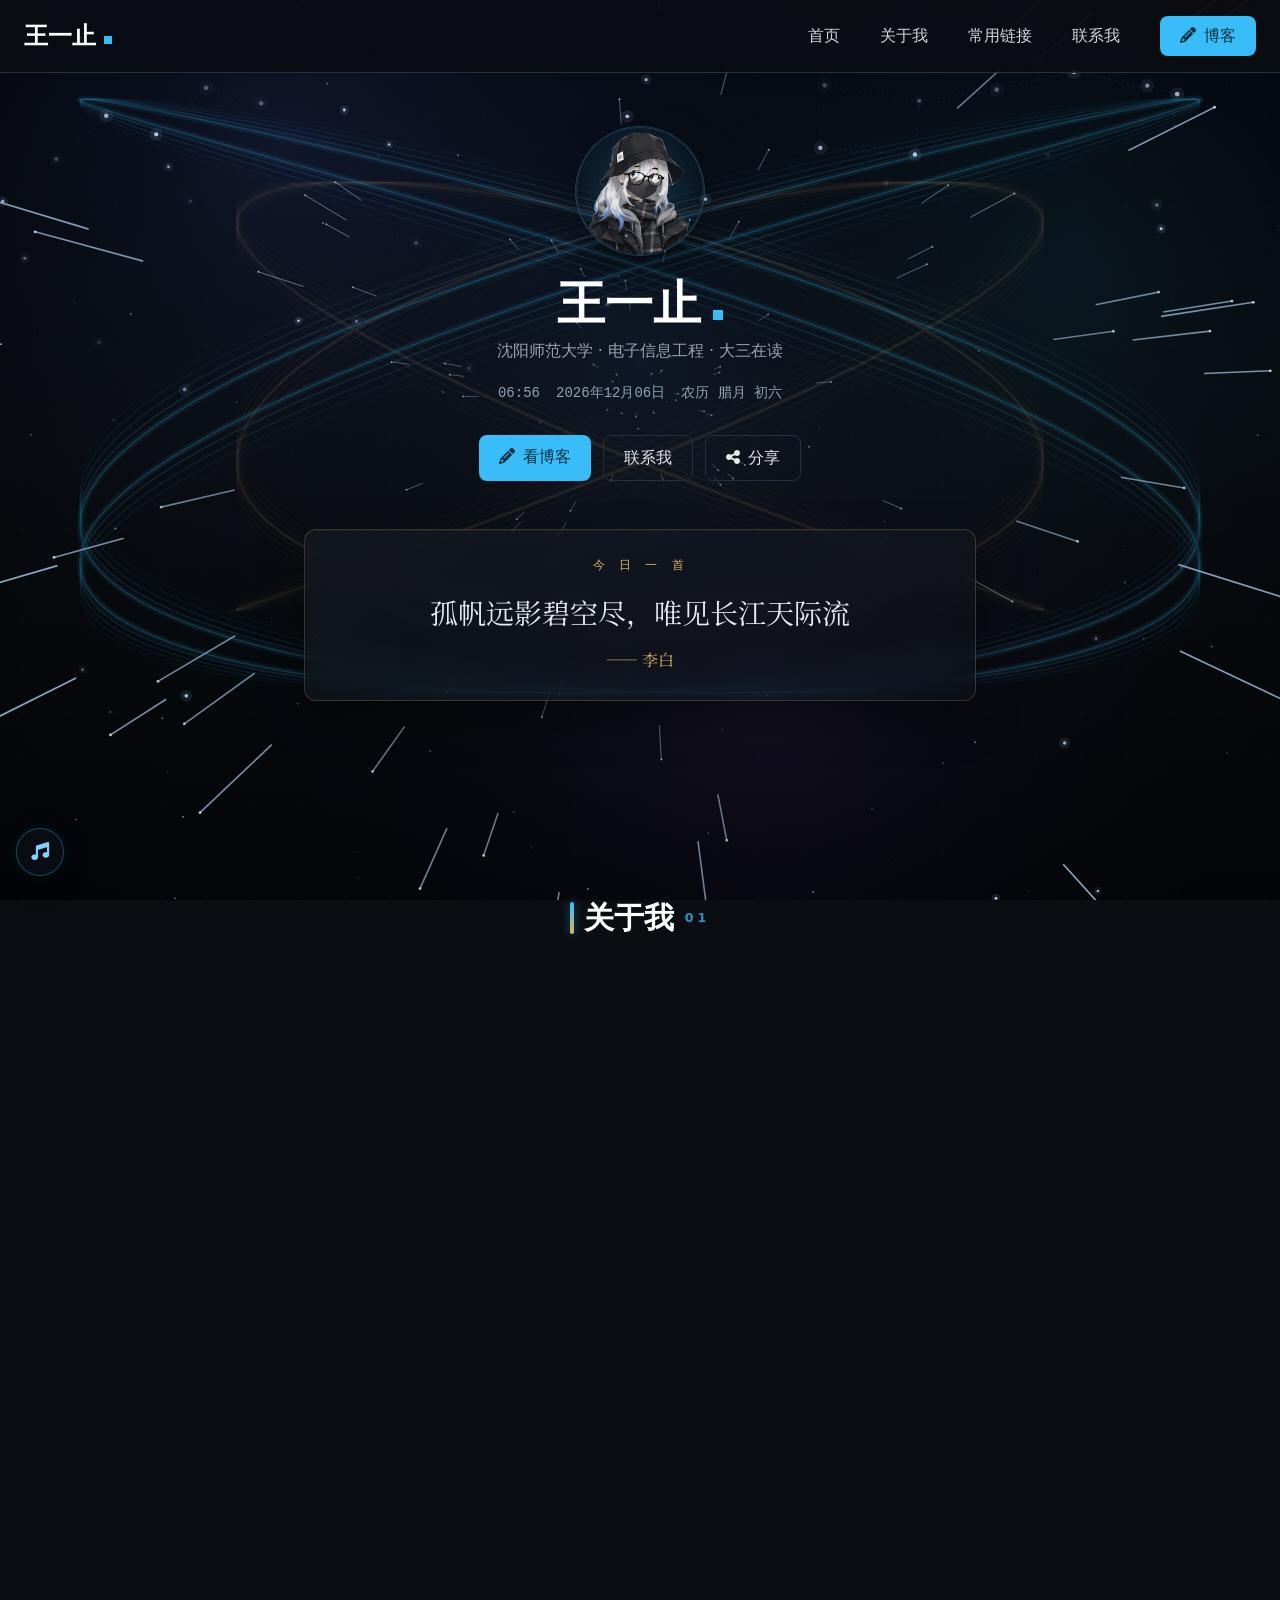
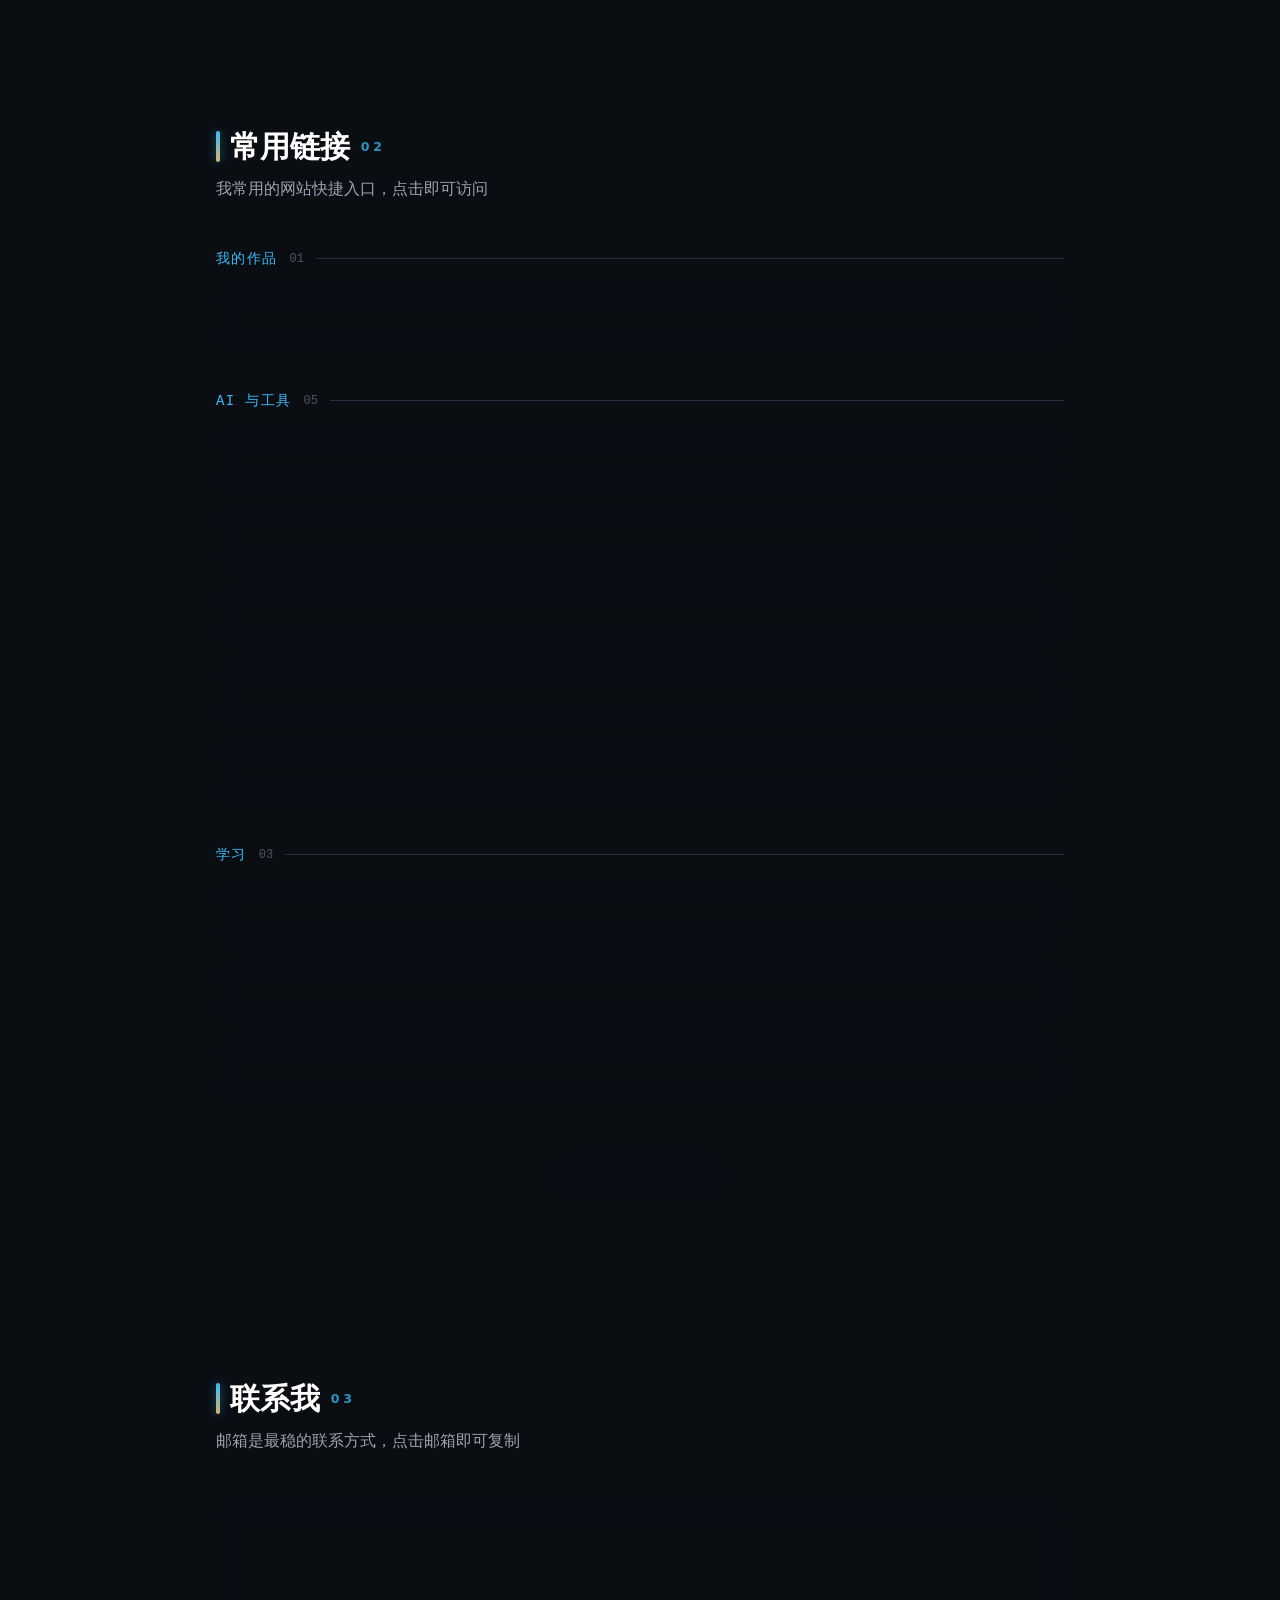
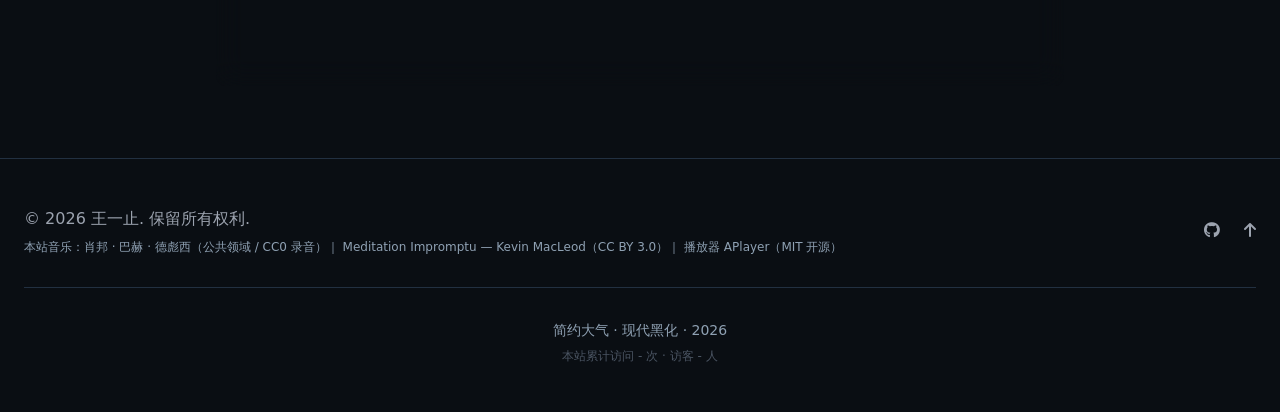
==== commit e4b29f52: "飞行星流提速：基础速度约3倍、光轨按10帧行程拉长、亮度下限抬高" ====
--- a/index.html
+++ b/index.html
@@ -1138,12 +1138,13 @@
             for (var wi = 0; wi < wstars.length; wi++) {
                 var ws = wstars[wi];
                 var r0 = ws.r;
-                ws.r += ws.r * 0.0035 * spd * ws.s * (0.3 + (ws.r / maxR) * 1.4) + 0.12 * spd;
+                ws.r += ws.r * 0.010 * spd * ws.s * (0.3 + (ws.r / maxR) * 1.4) + 0.3 * spd;
                 if (ws.r > maxR + 24) { ws.a = Math.random() * 6.2832; ws.r = 10 + Math.random() * 26; ws.s = 0.7 + Math.random() * 0.6; r0 = ws.r; }
                 var ca = Math.cos(ws.a), sa = Math.sin(ws.a);
-                var al = Math.min(0.75, 0.10 + (ws.r / maxR) * 0.62);
+                var al = Math.min(0.78, 0.16 + (ws.r / maxR) * 0.60);
+                var tail = Math.max(2, ws.r - (ws.r - r0) * 10);
                 ctx.beginPath();
-                ctx.moveTo(wcx + ca * r0, wcy + sa * r0);
+                ctx.moveTo(wcx + ca * tail, wcy + sa * tail);
                 ctx.lineTo(wcx + ca * ws.r, wcy + sa * ws.r);
                 ctx.strokeStyle = 'rgba(190, 218, 255,' + al.toFixed(3) + ')';
                 ctx.lineWidth = ws.r > maxR * 0.55 ? 1.6 : 1;
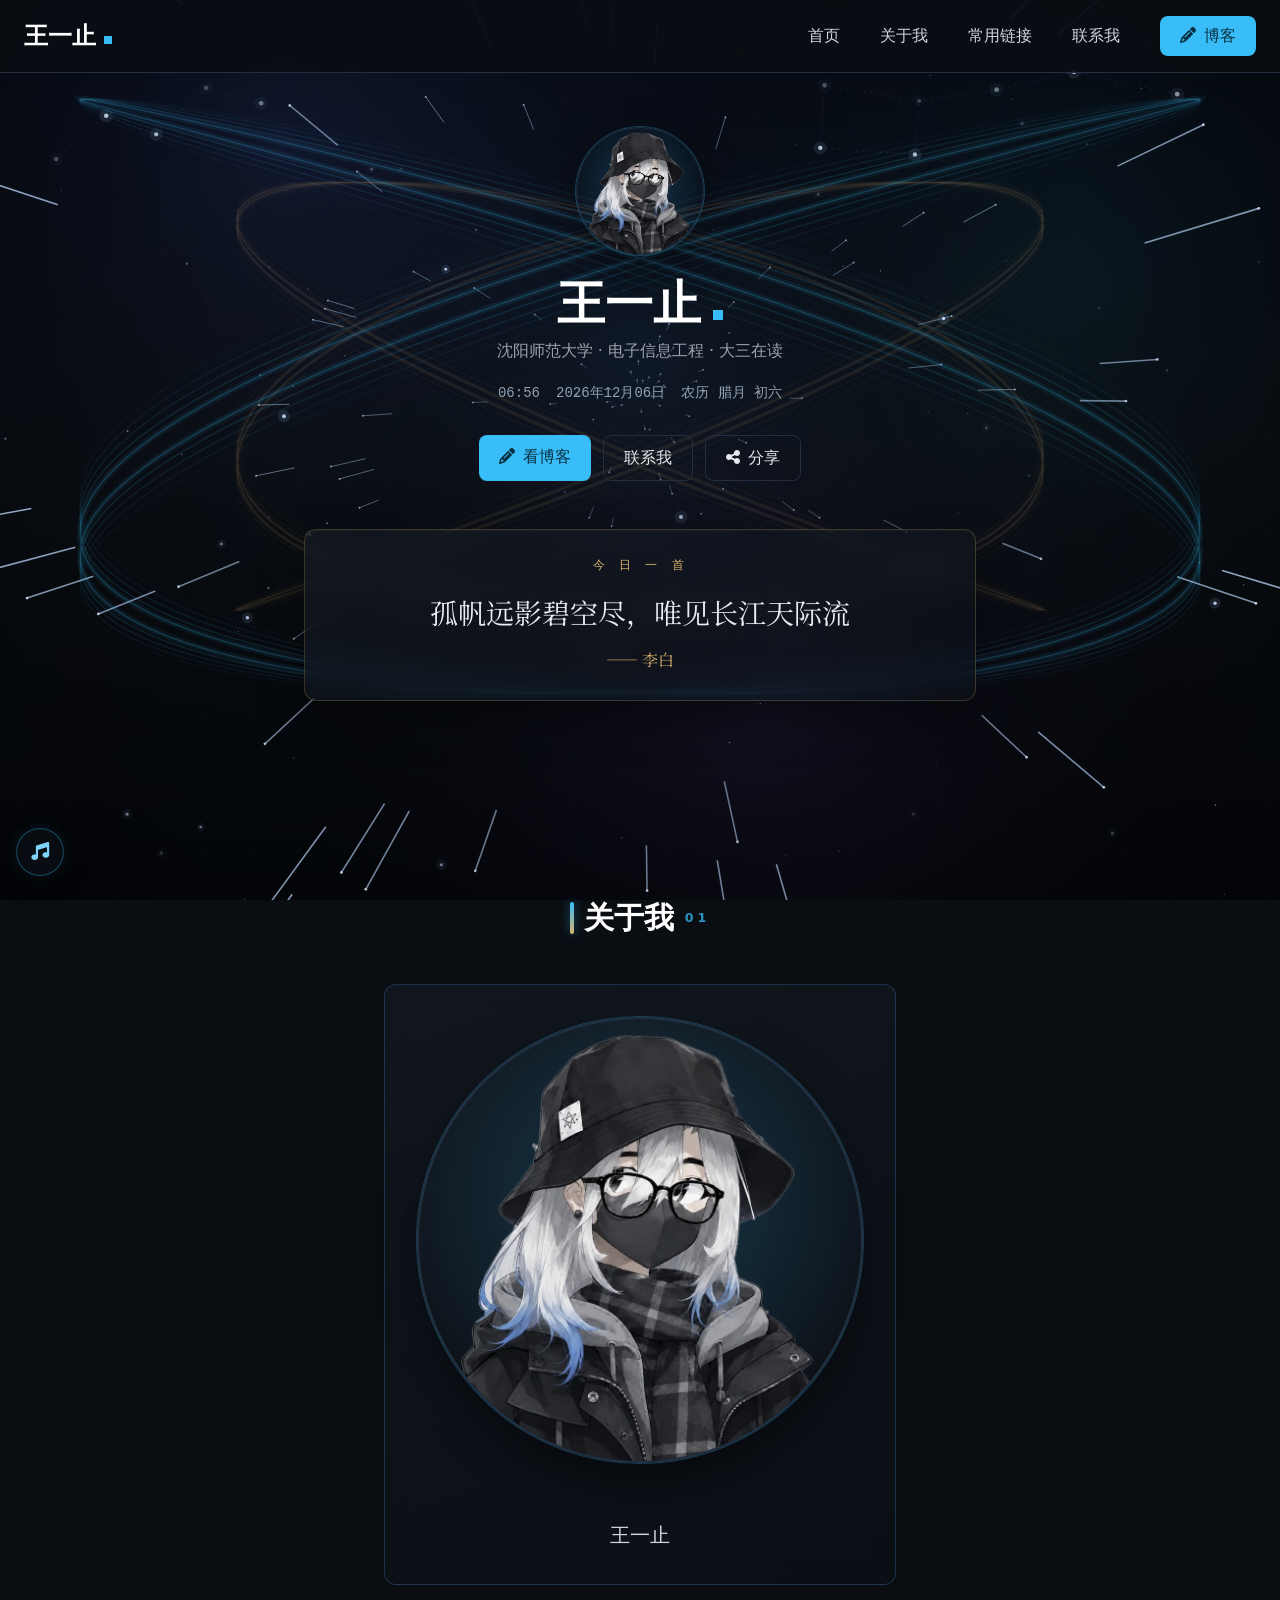
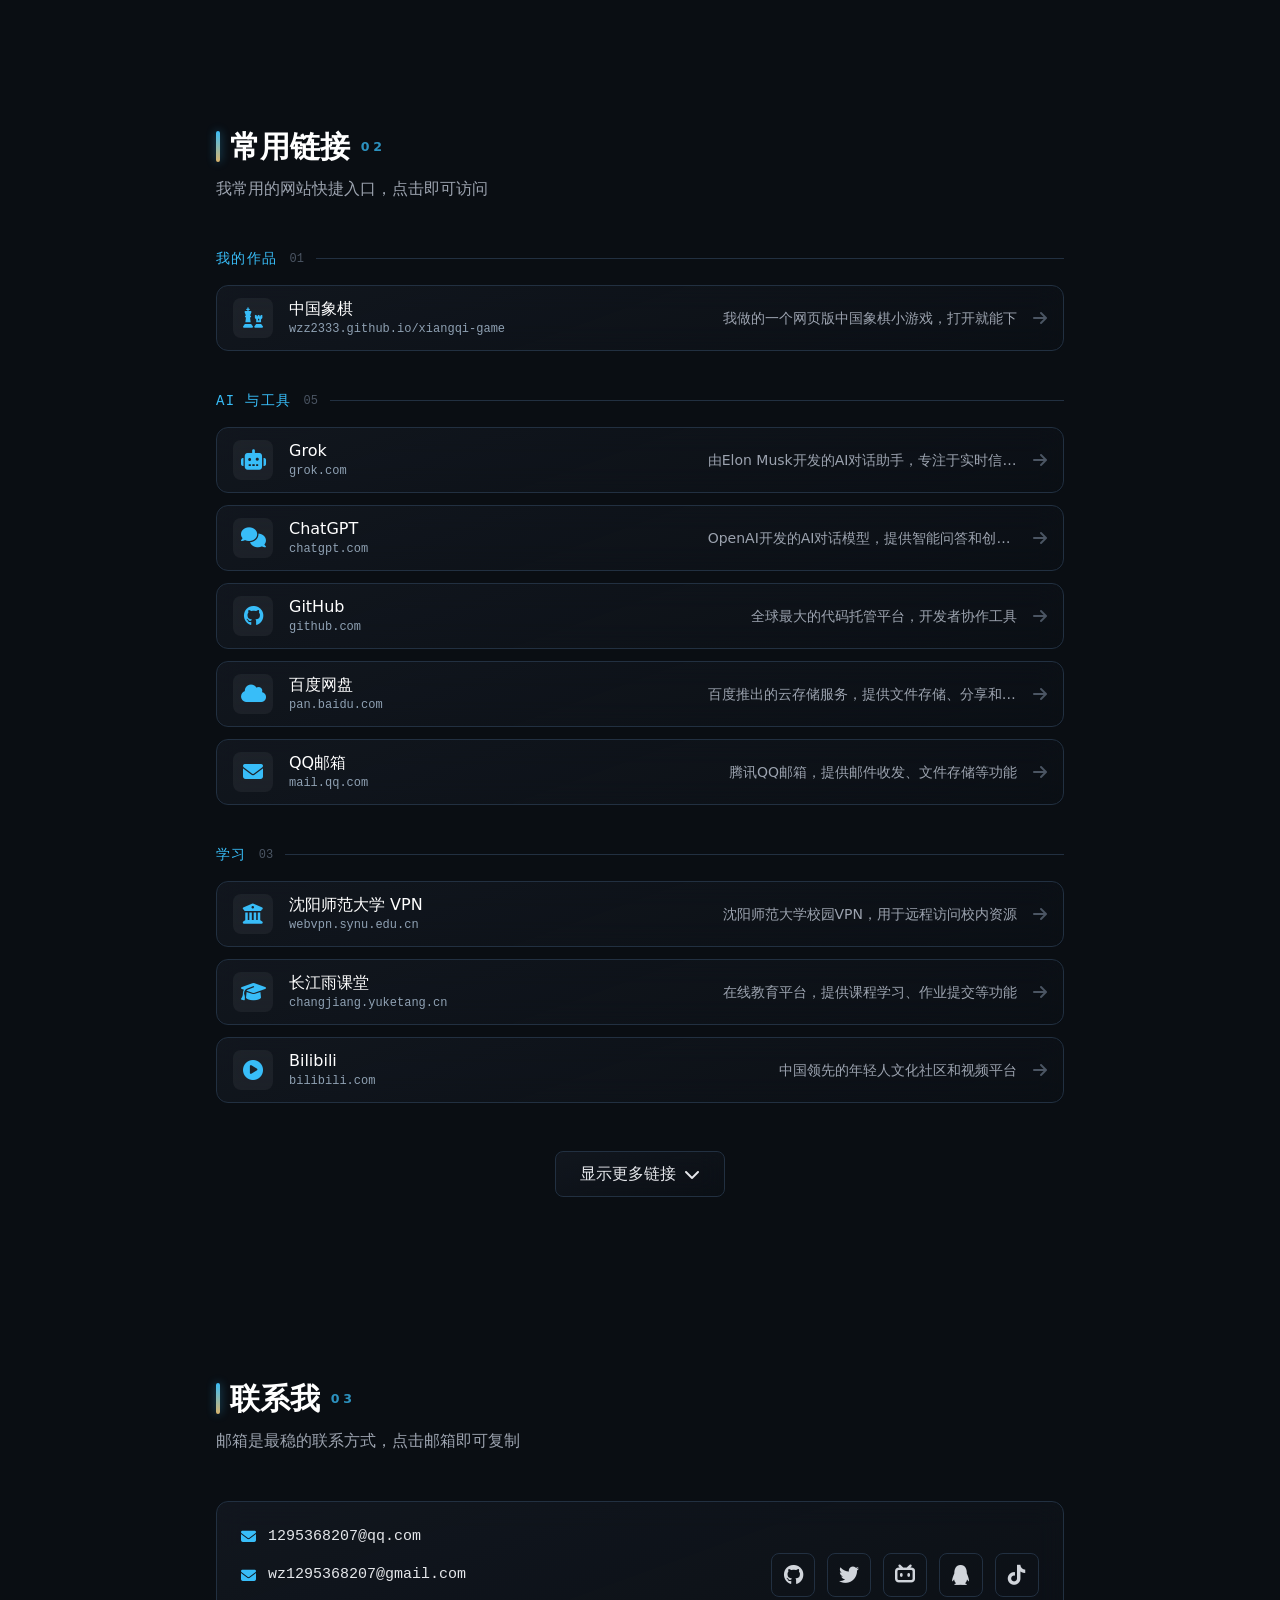
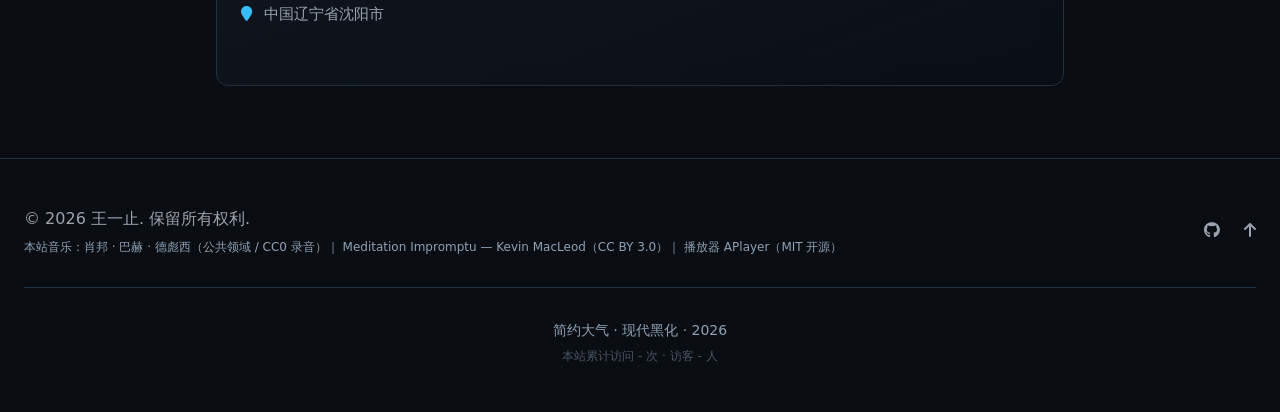
==== commit a0e802a7: "修复星流不显示：var wstars 初始化语句在 resize() 调用之后执行、把已生成星点清空，改为无初始化声明" ====
--- a/index.html
+++ b/index.html
@@ -1090,7 +1090,7 @@
             lastPointer = performance.now() / 1000;
         }, { passive: true });
         /* 星际穿越式飞行星流：星点从中心向外加速飞掠、拉出光轨；按住指针=油门加速 */
-        var wstars = [], pressing = false, throttle = 0;
+        var wstars; var pressing = false, throttle = 0;
         function makeWarp() {
             wstars = [];
             var n = Math.round(Math.min(130, Math.max(46, W / 9)));
